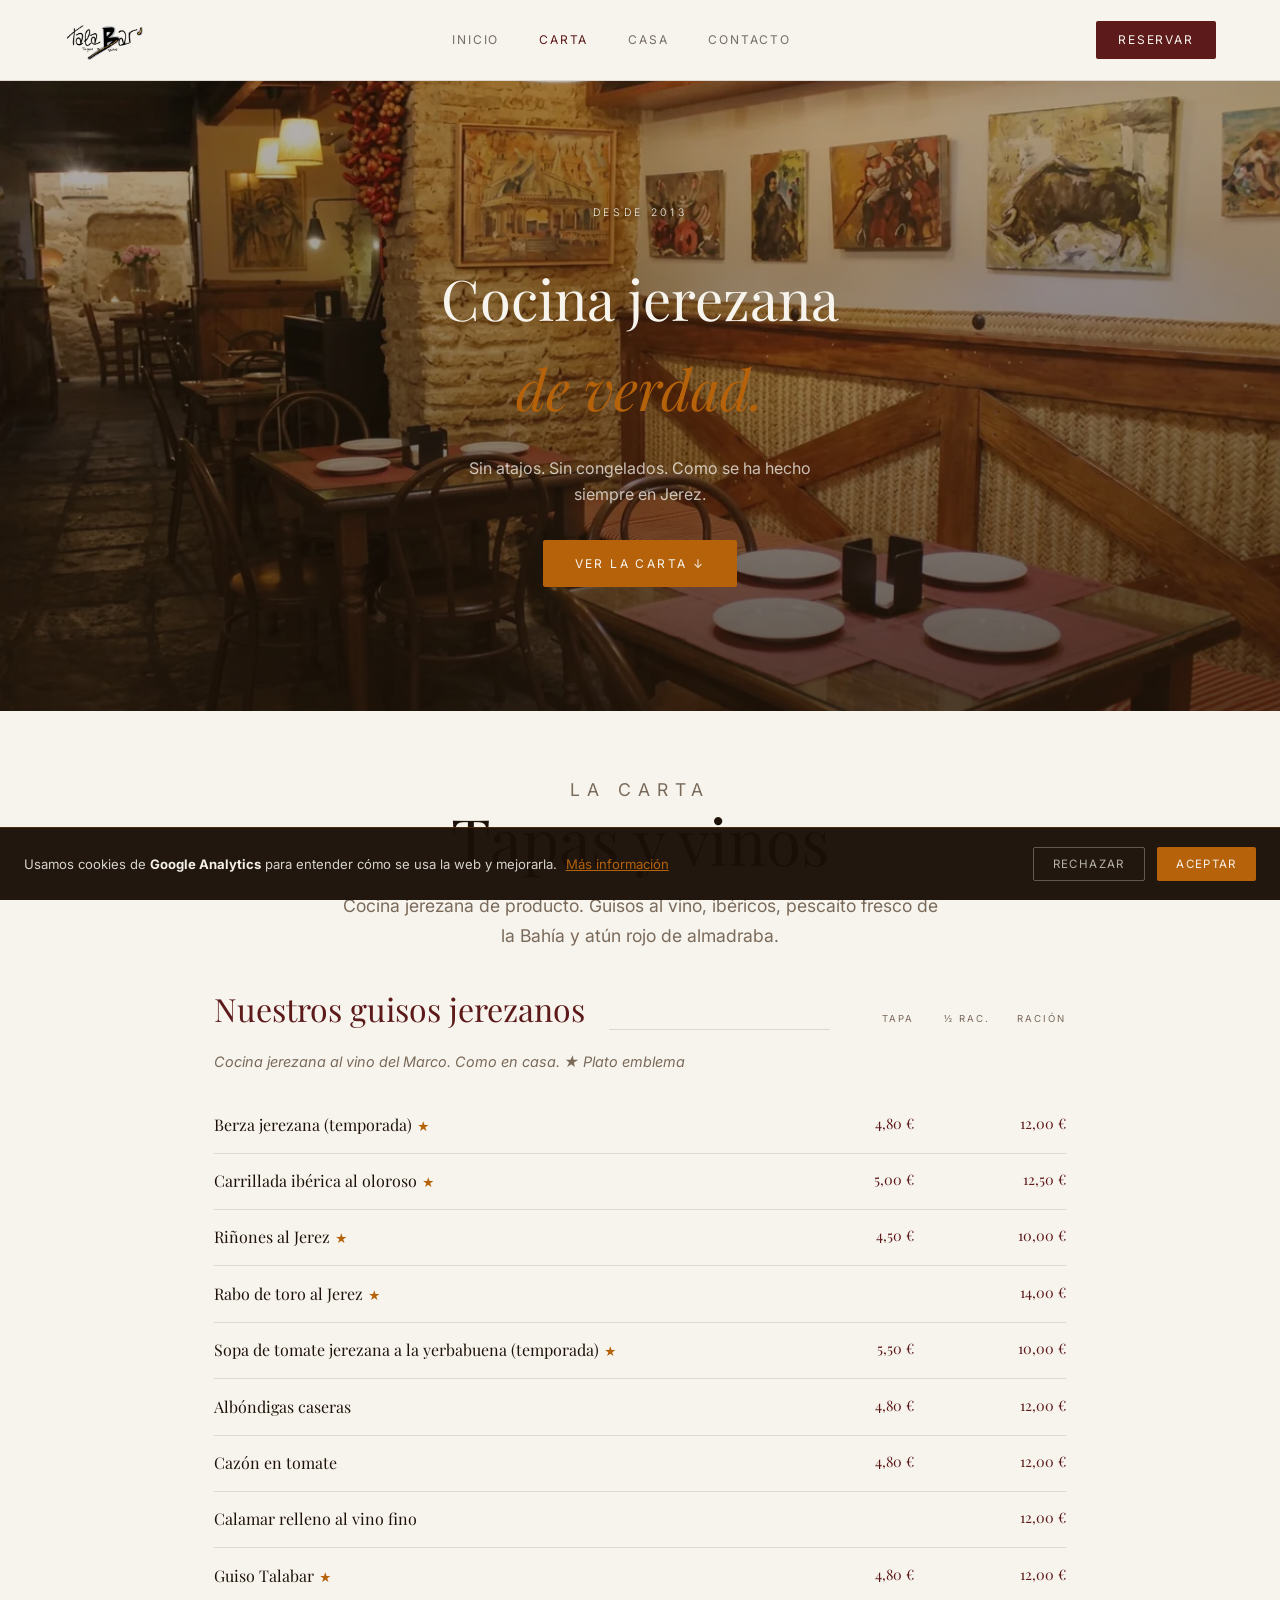
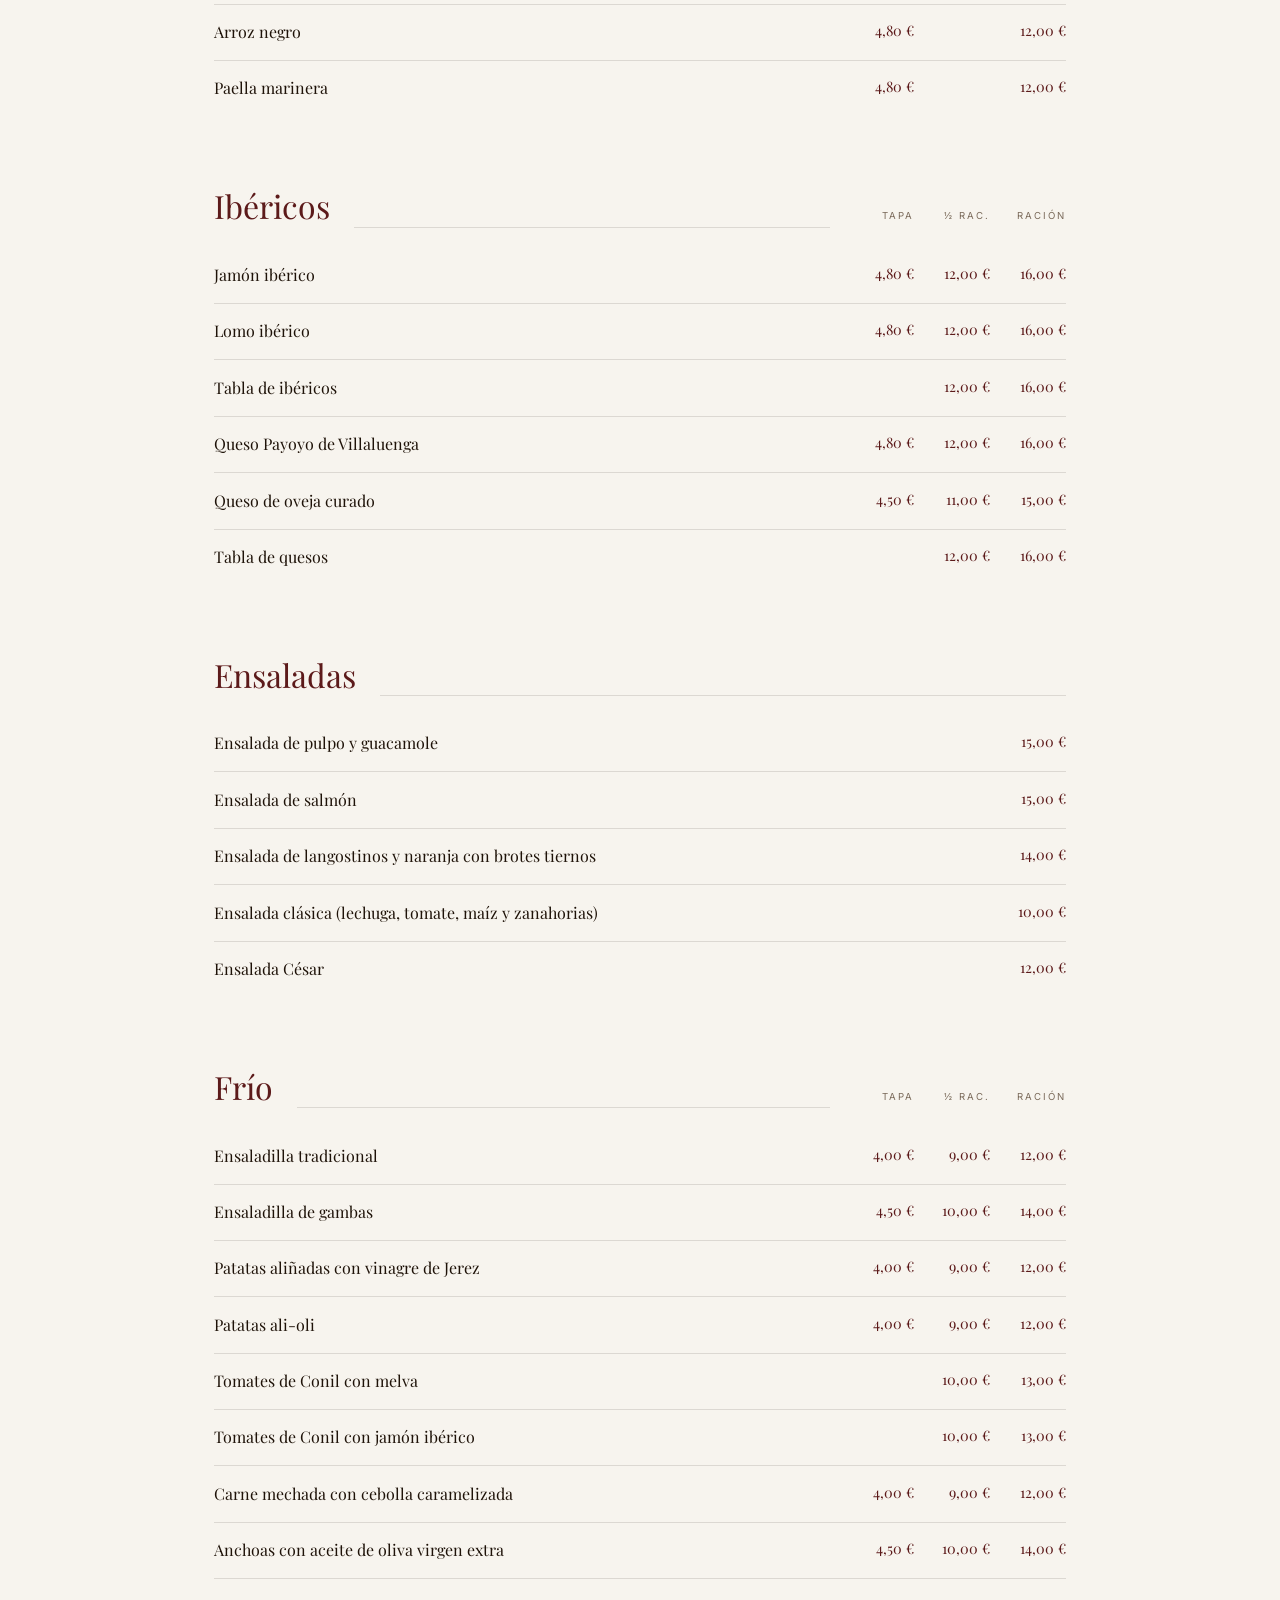
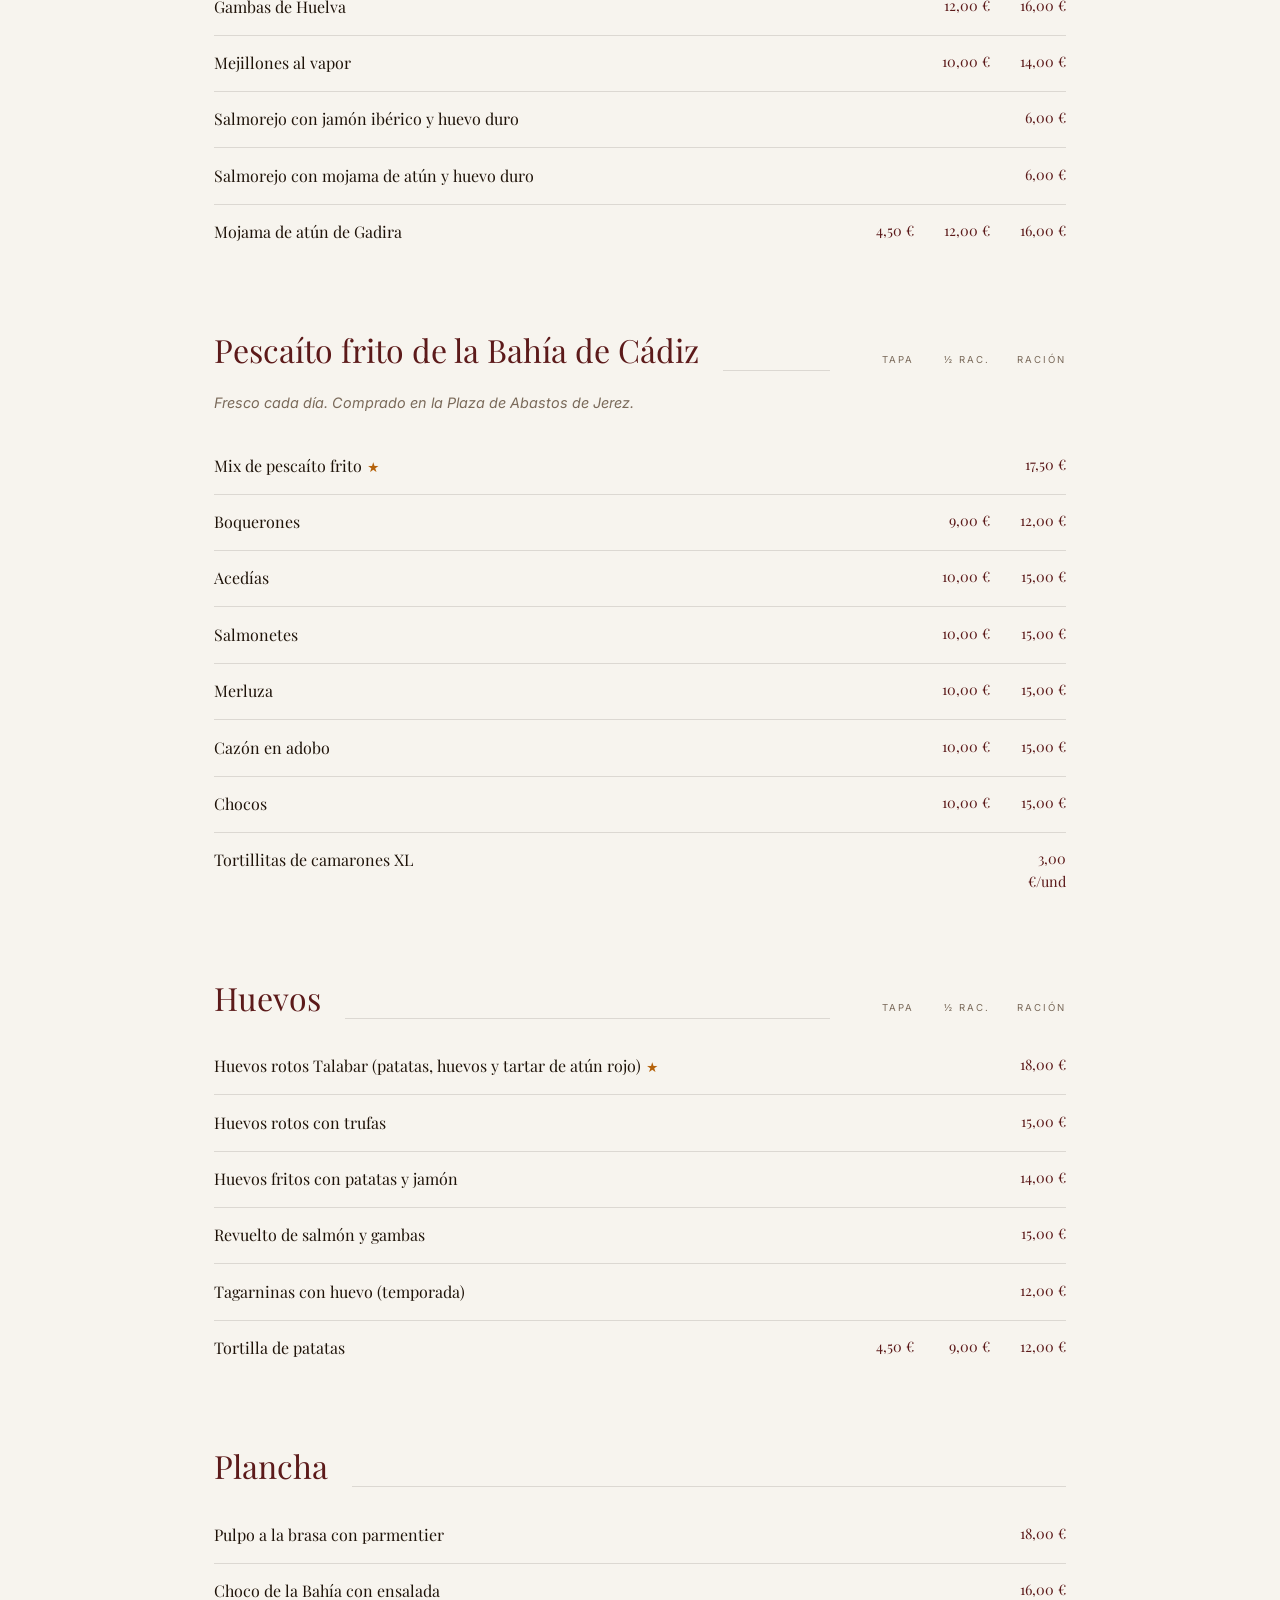
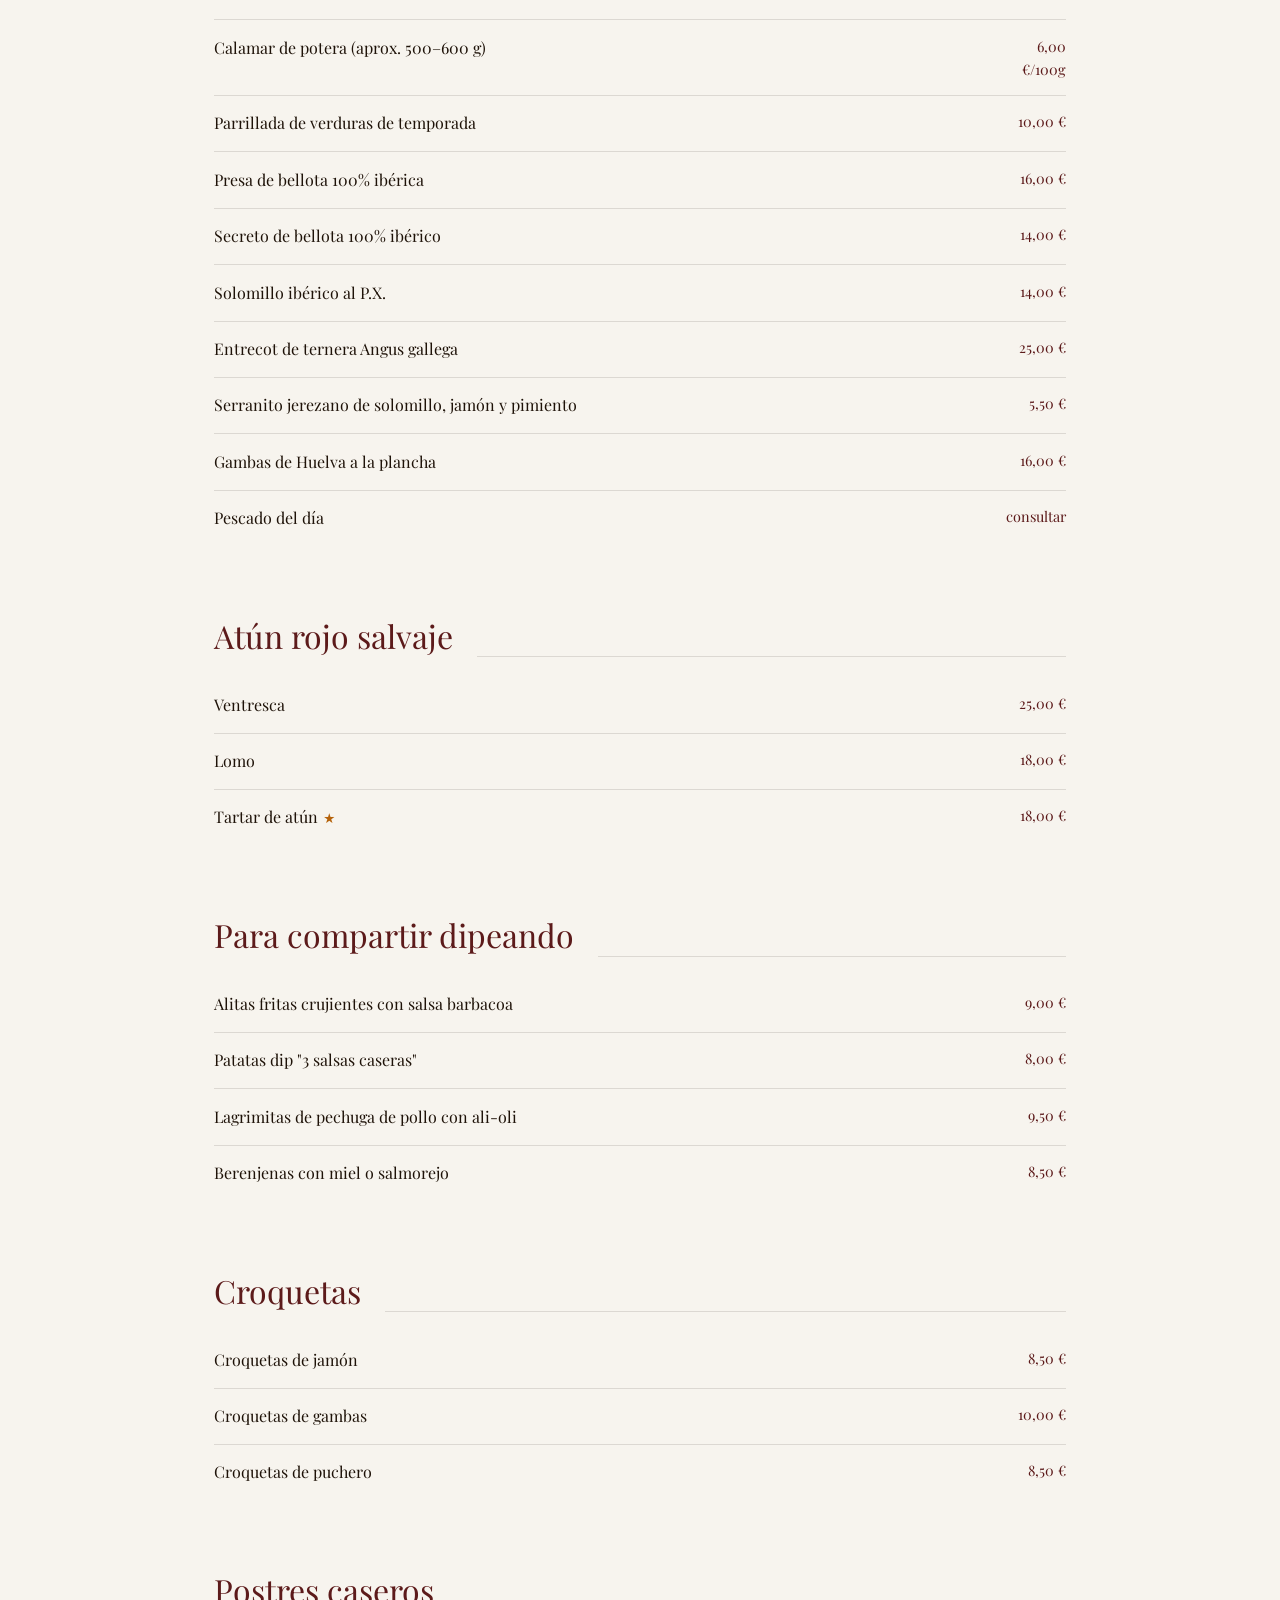
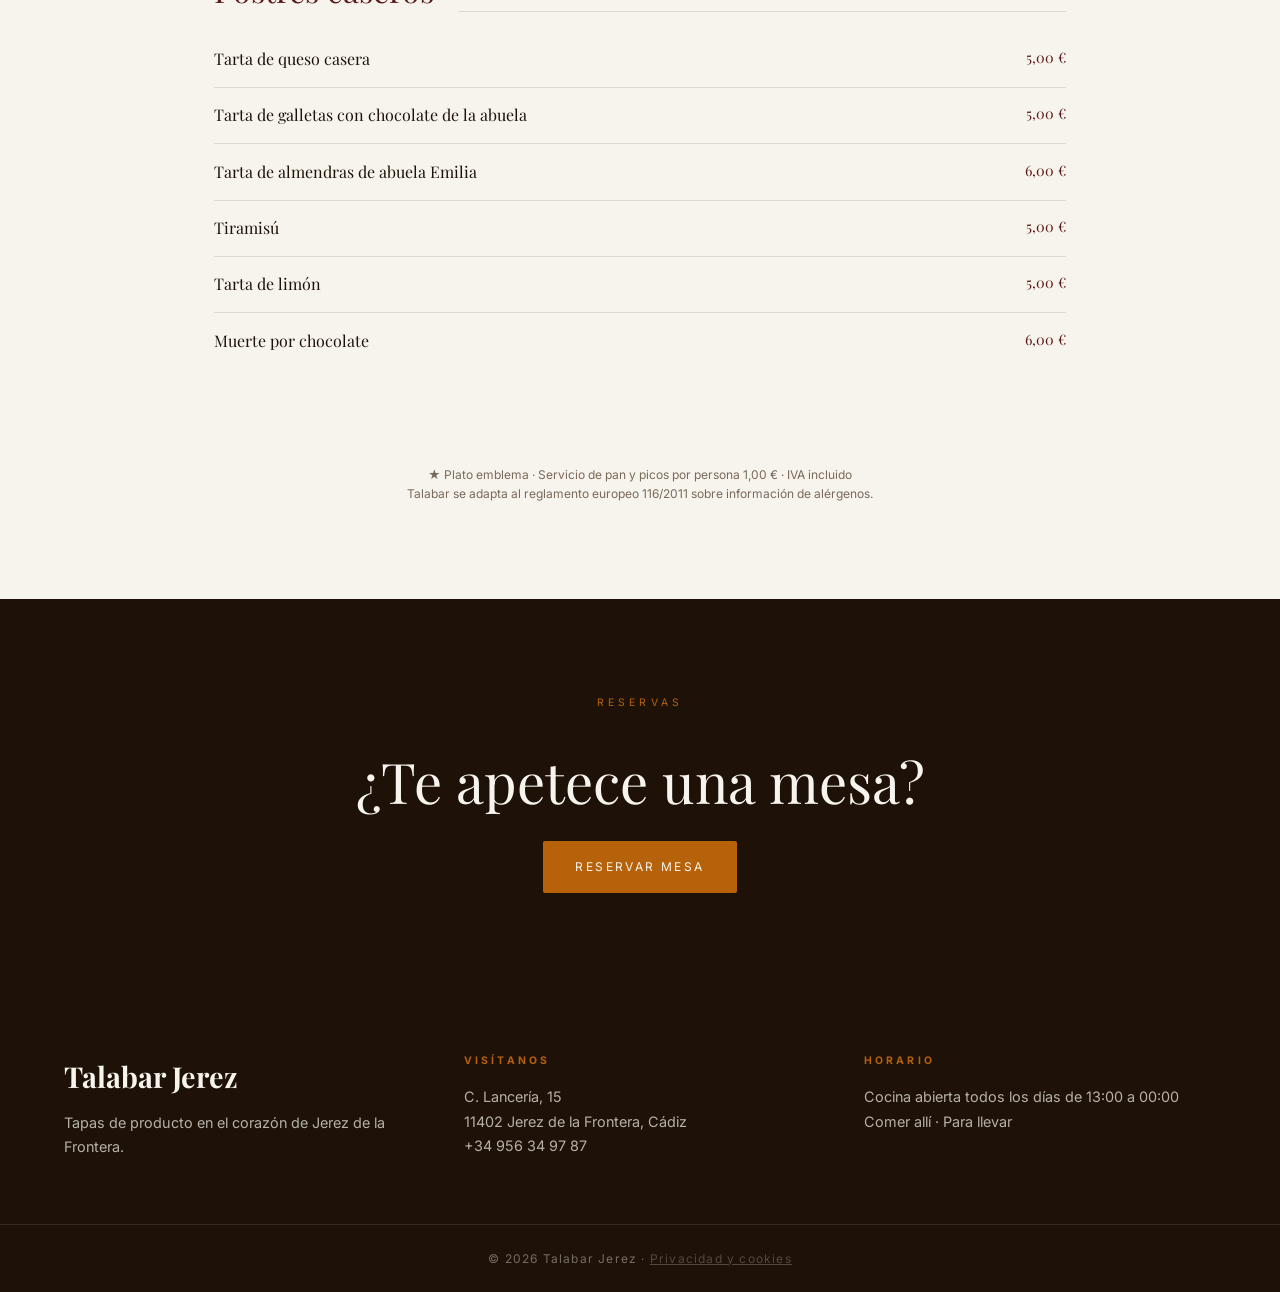
==== carta.html @ 1d08d0ac "Add files via upload" ====
<!DOCTYPE html>
<html lang="es">
<head>
  <!-- Google Tag Manager -->
  <script>(function(w,d,s,l,i){w[l]=w[l]||[];w[l].push({'gtm.start':
  new Date().getTime(),event:'gtm.js'});var f=d.getElementsByTagName(s)[0],
  j=d.createElement(s),dl=l!='dataLayer'?'&l='+l:'';j.async=true;j.src=
  'https://www.googletagmanager.com/gtm.js?id='+i+dl;f.parentNode.insertBefore(j,f);
  })(window,document,'script','dataLayer','GTM-5RXHSVJ4');</script>
  <!-- End Google Tag Manager -->

  <meta charset="utf-8"><meta name="viewport" content="width=device-width, initial-scale=1">
  <title>Carta · Talabar Jerez · Tapas, guisos y vinos de Jerez</title>
  <link rel="icon" type="image/x-icon" href="/favicon.ico">
  <link rel="icon" type="image/png" sizes="32x32" href="/favicon_32.png">
  <link rel="apple-touch-icon" sizes="180x180" href="/favicon_180.png">
  <link rel="icon" type="image/png" sizes="192x192" href="/favicon_192.png">
  <meta name="description" content="Carta completa de Talabar Jerez. Guisos jerezanos, ibéricos, pescaíto frito de la Bahía, huevos rotos, atún rojo y vinos de Jerez. C/ Lancería 15, Jerez de la Frontera.">
  <link rel="canonical" href="https://www.talabarjerez.com/carta.html">
  <link rel="preconnect" href="https://fonts.googleapis.com"><link rel="preconnect" href="https://fonts.gstatic.com" crossorigin><link href="https://fonts.googleapis.com/css2?family=Playfair+Display:ital,wght@0,400;0,600;1,400&family=Inter:wght@300;400;500&display=swap" rel="stylesheet"><link rel="stylesheet" href="style.css">
  <style>
    .carta-video {
      position: relative; width: 100%; height: 70vh; overflow: hidden;
      display: flex; align-items: center; justify-content: center;
    }
    .carta-video video {
      position: absolute; inset: 0; width: 100%; height: 100%;
      object-fit: cover; object-position: center;
    }
    .carta-video-overlay {
      position: relative; z-index: 2; text-align: center; padding: 2rem;
      background: linear-gradient(to bottom, rgba(30,18,8,0.3), rgba(30,18,8,0.7));
      width: 100%; height: 100%;
      display: flex; flex-direction: column; align-items: center; justify-content: center;
    }
  </style>
</head>
<body>
  <!-- Google Tag Manager (noscript) -->
  <noscript><iframe src="https://www.googletagmanager.com/ns.html?id=GTM-5RXHSVJ4"
  height="0" width="0" style="display:none;visibility:hidden"></iframe></noscript>
  <!-- End Google Tag Manager (noscript) -->

<header class="site-header"><div class="header-inner"><a href="/" aria-label="Talabar Jerez · Inicio"><img src="assets/logo.png" alt="Talabar · Tapas y vinos" class="logo"></a><nav class="main-nav"><a href="/" class="nav-link">Inicio</a>
      <a href="carta.html" class="nav-link active">Carta</a>
      <a href="casa.html" class="nav-link">Casa</a>
      <a href="contacto.html" class="nav-link">Contacto</a>
      </nav><a href="https://www.google.com/maps/reserve/v/dine/c/JcPCmgne7hU?source=pa&opi=89978449&hl=es-ES&gei=a0D_adntGJH-7M8Pyf-qqA4&sourceurl=https://www.google.com/search?q%3DTalabar%2BJerez%26stick%3DH4sIAAAAAAAA_-mgU1IxqEgxSEk2szQ0TbU0NjJMSbMyqLBINjWwNE1JMku2SDGxSDJaxMobkpiTmJRYpOCVWpRaBQB--NW2OAAAAA%26hl%3Des%26mat%3DCdPg5TbiYVehElcBTVDHnqG5Q6qwDD0koafIUenS075q8fnCwpQP_mUkiYWlAa-7-dK5sOdyFyAcqyFVtwDy60oJXaP-Bj78RO6tAwNab1A-1w59ZReJ9SiqOZ72VCgSKno%26authuser%3D0%26ved%3D2ahUKEwjGgpzRsKyUAxWfTqQEHT1LE_sQ-MgIegQIGRAm" class="btn-reservar" target="_blank" rel="noopener">Reservar</a><button class="menu-toggle" aria-label="Menú" onclick="toggleMenu()">&#9776;</button></div><div class="mobile-nav" id="mobileNav"><a href="/" class="nav-link">Inicio</a><a href="carta.html" class="nav-link">Carta</a><a href="casa.html" class="nav-link">Casa</a><a href="contacto.html" class="nav-link">Contacto</a><a href="https://www.google.com/maps/reserve/v/dine/c/JcPCmgne7hU?source=pa&opi=89978449&hl=es-ES&gei=a0D_adntGJH-7M8Pyf-qqA4&sourceurl=https://www.google.com/search?q%3DTalabar%2BJerez%26stick%3DH4sIAAAAAAAA_-mgU1IxqEgxSEk2szQ0TbU0NjJMSbMyqLBINjWwNE1JMku2SDGxSDJaxMobkpiTmJRYpOCVWpRaBQB--NW2OAAAAA%26hl%3Des%26mat%3DCdPg5TbiYVehElcBTVDHnqG5Q6qwDD0koafIUenS075q8fnCwpQP_mUkiYWlAa-7-dK5sOdyFyAcqyFVtwDy60oJXaP-Bj78RO6tAwNab1A-1w59ZReJ9SiqOZ72VCgSKno%26authuser%3D0%26ved%3D2ahUKEwjGgpzRsKyUAxWfTqQEHT1LE_sQ-MgIegQIGRAm" class="btn-reservar" style="margin-top:1rem;display:inline-block" target="_blank" rel="noopener">Reservar</a></div></header>
<main>
  <section class="carta-video">
  <video autoplay muted loop playsinline poster="assets/talabar-interior.webp">
    <source src="assets/talabar-cocina.mp4" type="video/mp4">
  </video>
  <div class="carta-video-overlay">
    <p class="eyebrow" style="text-shadow: 0 1px 4px rgba(0,0,0,0.8); color: #f5f0e8; font-weight: 300;" style="color:rgba(247,244,238,0.8)">Desde 2013</p>
    <h2 style="font-family:'Playfair Display',serif;color:#f7f4ee;font-size:clamp(2rem,5vw,3.5rem);font-weight:400;margin:0.5rem 0">Cocina jerezana<br><em style="color:#b5620a">de verdad.</em></h2>
    <p style="color:rgba(247,244,238,0.75);font-size:1rem;max-width:400px;margin:1rem auto 2rem">Sin atajos. Sin congelados. Como se ha hecho siempre en Jerez.</p>
    <a href="#guisos" style="background:#b5620a;color:#f7f4ee;padding:0.9rem 2rem;font-size:0.75rem;letter-spacing:0.2em;text-transform:uppercase;border-radius:2px;display:inline-block">Ver la carta ↓</a>
  </div>
</section>

  <div class="page-hero" style="padding-top:4rem;padding-bottom:2rem">
    <p class="label">La carta</p>
    <h1>Tapas y vinos</h1>
    <p>Cocina jerezana de producto. Guisos al vino, ibéricos, pescaíto fresco de la Bahía y atún rojo de almadraba.</p>
  </div>

  <div class="carta-body">
    <div id="guisos"><section class="carta-section"><div class="carta-section-header"><h2>Nuestros guisos jerezanos</h2><div class="carta-line"></div><div class="carta-cols-header"><span>Tapa</span><span>½ Rac.</span><span>Ración</span></div></div><p class="carta-intro">Cocina jerezana al vino del Marco. Como en casa. ★ Plato emblema</p><div class="carta-item"><div class="carta-item-name"><h3>Berza jerezana (temporada)</h3><span class="star">★</span></div><div class="carta-item-prices"><span>4,80 €</span><span></span><span>12,00 €</span></div></div><div class="carta-item"><div class="carta-item-name"><h3>Carrillada ibérica al oloroso</h3><span class="star">★</span></div><div class="carta-item-prices"><span>5,00 €</span><span></span><span>12,50 €</span></div></div><div class="carta-item"><div class="carta-item-name"><h3>Riñones al Jerez</h3><span class="star">★</span></div><div class="carta-item-prices"><span>4,50 €</span><span></span><span>10,00 €</span></div></div><div class="carta-item"><div class="carta-item-name"><h3>Rabo de toro al Jerez</h3><span class="star">★</span></div><div class="carta-item-prices"><span></span><span></span><span>14,00 €</span></div></div><div class="carta-item"><div class="carta-item-name"><h3>Sopa de tomate jerezana a la yerbabuena (temporada)</h3><span class="star">★</span></div><div class="carta-item-prices"><span>5,50 €</span><span></span><span>10,00 €</span></div></div><div class="carta-item"><div class="carta-item-name"><h3>Albóndigas caseras</h3></div><div class="carta-item-prices"><span>4,80 €</span><span></span><span>12,00 €</span></div></div><div class="carta-item"><div class="carta-item-name"><h3>Cazón en tomate</h3></div><div class="carta-item-prices"><span>4,80 €</span><span></span><span>12,00 €</span></div></div><div class="carta-item"><div class="carta-item-name"><h3>Calamar relleno al vino fino</h3></div><div class="carta-item-prices"><span></span><span></span><span>12,00 €</span></div></div><div class="carta-item"><div class="carta-item-name"><h3>Guiso Talabar</h3><span class="star">★</span></div><div class="carta-item-prices"><span>4,80 €</span><span></span><span>12,00 €</span></div></div><div class="carta-item"><div class="carta-item-name"><h3>Arroz negro</h3></div><div class="carta-item-prices"><span>4,80 €</span><span></span><span>12,00 €</span></div></div><div class="carta-item"><div class="carta-item-name"><h3>Paella marinera</h3></div><div class="carta-item-prices"><span>4,80 €</span><span></span><span>12,00 €</span></div></div></section></div>
    <section class="carta-section"><div class="carta-section-header"><h2>Ibéricos</h2><div class="carta-line"></div><div class="carta-cols-header"><span>Tapa</span><span>½ Rac.</span><span>Ración</span></div></div><div class="carta-item"><div class="carta-item-name"><h3>Jamón ibérico</h3></div><div class="carta-item-prices"><span>4,80 €</span><span>12,00 €</span><span>16,00 €</span></div></div><div class="carta-item"><div class="carta-item-name"><h3>Lomo ibérico</h3></div><div class="carta-item-prices"><span>4,80 €</span><span>12,00 €</span><span>16,00 €</span></div></div><div class="carta-item"><div class="carta-item-name"><h3>Tabla de ibéricos</h3></div><div class="carta-item-prices"><span></span><span>12,00 €</span><span>16,00 €</span></div></div><div class="carta-item"><div class="carta-item-name"><h3>Queso Payoyo de Villaluenga</h3></div><div class="carta-item-prices"><span>4,80 €</span><span>12,00 €</span><span>16,00 €</span></div></div><div class="carta-item"><div class="carta-item-name"><h3>Queso de oveja curado</h3></div><div class="carta-item-prices"><span>4,50 €</span><span>11,00 €</span><span>15,00 €</span></div></div><div class="carta-item"><div class="carta-item-name"><h3>Tabla de quesos</h3></div><div class="carta-item-prices"><span></span><span>12,00 €</span><span>16,00 €</span></div></div></section>
    <section class="carta-section"><div class="carta-section-header"><h2>Ensaladas</h2><div class="carta-line"></div></div><div class="carta-item"><div class="carta-item-name"><h3>Ensalada de pulpo y guacamole</h3></div><div class="carta-item-prices"><span></span><span></span><span>15,00 €</span></div></div><div class="carta-item"><div class="carta-item-name"><h3>Ensalada de salmón</h3></div><div class="carta-item-prices"><span></span><span></span><span>15,00 €</span></div></div><div class="carta-item"><div class="carta-item-name"><h3>Ensalada de langostinos y naranja con brotes tiernos</h3></div><div class="carta-item-prices"><span></span><span></span><span>14,00 €</span></div></div><div class="carta-item"><div class="carta-item-name"><h3>Ensalada clásica (lechuga, tomate, maíz y zanahorias)</h3></div><div class="carta-item-prices"><span></span><span></span><span>10,00 €</span></div></div><div class="carta-item"><div class="carta-item-name"><h3>Ensalada César</h3></div><div class="carta-item-prices"><span></span><span></span><span>12,00 €</span></div></div></section>
    <section class="carta-section"><div class="carta-section-header"><h2>Frío</h2><div class="carta-line"></div><div class="carta-cols-header"><span>Tapa</span><span>½ Rac.</span><span>Ración</span></div></div><div class="carta-item"><div class="carta-item-name"><h3>Ensaladilla tradicional</h3></div><div class="carta-item-prices"><span>4,00 €</span><span>9,00 €</span><span>12,00 €</span></div></div><div class="carta-item"><div class="carta-item-name"><h3>Ensaladilla de gambas</h3></div><div class="carta-item-prices"><span>4,50 €</span><span>10,00 €</span><span>14,00 €</span></div></div><div class="carta-item"><div class="carta-item-name"><h3>Patatas aliñadas con vinagre de Jerez</h3></div><div class="carta-item-prices"><span>4,00 €</span><span>9,00 €</span><span>12,00 €</span></div></div><div class="carta-item"><div class="carta-item-name"><h3>Patatas ali-oli</h3></div><div class="carta-item-prices"><span>4,00 €</span><span>9,00 €</span><span>12,00 €</span></div></div><div class="carta-item"><div class="carta-item-name"><h3>Tomates de Conil con melva</h3></div><div class="carta-item-prices"><span></span><span>10,00 €</span><span>13,00 €</span></div></div><div class="carta-item"><div class="carta-item-name"><h3>Tomates de Conil con jamón ibérico</h3></div><div class="carta-item-prices"><span></span><span>10,00 €</span><span>13,00 €</span></div></div><div class="carta-item"><div class="carta-item-name"><h3>Carne mechada con cebolla caramelizada</h3></div><div class="carta-item-prices"><span>4,00 €</span><span>9,00 €</span><span>12,00 €</span></div></div><div class="carta-item"><div class="carta-item-name"><h3>Anchoas con aceite de oliva virgen extra</h3></div><div class="carta-item-prices"><span>4,50 €</span><span>10,00 €</span><span>14,00 €</span></div></div><div class="carta-item"><div class="carta-item-name"><h3>Gambas de Huelva</h3></div><div class="carta-item-prices"><span></span><span>12,00 €</span><span>16,00 €</span></div></div><div class="carta-item"><div class="carta-item-name"><h3>Mejillones al vapor</h3></div><div class="carta-item-prices"><span></span><span>10,00 €</span><span>14,00 €</span></div></div><div class="carta-item"><div class="carta-item-name"><h3>Salmorejo con jamón ibérico y huevo duro</h3></div><div class="carta-item-prices"><span></span><span></span><span>6,00 €</span></div></div><div class="carta-item"><div class="carta-item-name"><h3>Salmorejo con mojama de atún y huevo duro</h3></div><div class="carta-item-prices"><span></span><span></span><span>6,00 €</span></div></div><div class="carta-item"><div class="carta-item-name"><h3>Mojama de atún de Gadira</h3></div><div class="carta-item-prices"><span>4,50 €</span><span>12,00 €</span><span>16,00 €</span></div></div></section>
    <section class="carta-section"><div class="carta-section-header"><h2>Pescaíto frito de la Bahía de Cádiz</h2><div class="carta-line"></div><div class="carta-cols-header"><span>Tapa</span><span>½ Rac.</span><span>Ración</span></div></div><p class="carta-intro">Fresco cada día. Comprado en la Plaza de Abastos de Jerez.</p><div class="carta-item"><div class="carta-item-name"><h3>Mix de pescaíto frito</h3><span class="star">★</span></div><div class="carta-item-prices"><span></span><span></span><span>17,50 €</span></div></div><div class="carta-item"><div class="carta-item-name"><h3>Boquerones</h3></div><div class="carta-item-prices"><span></span><span>9,00 €</span><span>12,00 €</span></div></div><div class="carta-item"><div class="carta-item-name"><h3>Acedías</h3></div><div class="carta-item-prices"><span></span><span>10,00 €</span><span>15,00 €</span></div></div><div class="carta-item"><div class="carta-item-name"><h3>Salmonetes</h3></div><div class="carta-item-prices"><span></span><span>10,00 €</span><span>15,00 €</span></div></div><div class="carta-item"><div class="carta-item-name"><h3>Merluza</h3></div><div class="carta-item-prices"><span></span><span>10,00 €</span><span>15,00 €</span></div></div><div class="carta-item"><div class="carta-item-name"><h3>Cazón en adobo</h3></div><div class="carta-item-prices"><span></span><span>10,00 €</span><span>15,00 €</span></div></div><div class="carta-item"><div class="carta-item-name"><h3>Chocos</h3></div><div class="carta-item-prices"><span></span><span>10,00 €</span><span>15,00 €</span></div></div><div class="carta-item"><div class="carta-item-name"><h3>Tortillitas de camarones XL</h3></div><div class="carta-item-prices"><span></span><span></span><span>3,00 €/und</span></div></div></section>
    <section class="carta-section"><div class="carta-section-header"><h2>Huevos</h2><div class="carta-line"></div><div class="carta-cols-header"><span>Tapa</span><span>½ Rac.</span><span>Ración</span></div></div><div class="carta-item"><div class="carta-item-name"><h3>Huevos rotos Talabar (patatas, huevos y tartar de atún rojo)</h3><span class="star">★</span></div><div class="carta-item-prices"><span></span><span></span><span>18,00 €</span></div></div><div class="carta-item"><div class="carta-item-name"><h3>Huevos rotos con trufas</h3></div><div class="carta-item-prices"><span></span><span></span><span>15,00 €</span></div></div><div class="carta-item"><div class="carta-item-name"><h3>Huevos fritos con patatas y jamón</h3></div><div class="carta-item-prices"><span></span><span></span><span>14,00 €</span></div></div><div class="carta-item"><div class="carta-item-name"><h3>Revuelto de salmón y gambas</h3></div><div class="carta-item-prices"><span></span><span></span><span>15,00 €</span></div></div><div class="carta-item"><div class="carta-item-name"><h3>Tagarninas con huevo (temporada)</h3></div><div class="carta-item-prices"><span></span><span></span><span>12,00 €</span></div></div><div class="carta-item"><div class="carta-item-name"><h3>Tortilla de patatas</h3></div><div class="carta-item-prices"><span>4,50 €</span><span>9,00 €</span><span>12,00 €</span></div></div></section>
    <section class="carta-section"><div class="carta-section-header"><h2>Plancha</h2><div class="carta-line"></div></div><div class="carta-item"><div class="carta-item-name"><h3>Pulpo a la brasa con parmentier</h3></div><div class="carta-item-prices"><span></span><span></span><span>18,00 €</span></div></div><div class="carta-item"><div class="carta-item-name"><h3>Choco de la Bahía con ensalada</h3></div><div class="carta-item-prices"><span></span><span></span><span>16,00 €</span></div></div><div class="carta-item"><div class="carta-item-name"><h3>Calamar de potera (aprox. 500–600 g)</h3></div><div class="carta-item-prices"><span></span><span></span><span>6,00 €/100g</span></div></div><div class="carta-item"><div class="carta-item-name"><h3>Parrillada de verduras de temporada</h3></div><div class="carta-item-prices"><span></span><span></span><span>10,00 €</span></div></div><div class="carta-item"><div class="carta-item-name"><h3>Presa de bellota 100% ibérica</h3></div><div class="carta-item-prices"><span></span><span></span><span>16,00 €</span></div></div><div class="carta-item"><div class="carta-item-name"><h3>Secreto de bellota 100% ibérico</h3></div><div class="carta-item-prices"><span></span><span></span><span>14,00 €</span></div></div><div class="carta-item"><div class="carta-item-name"><h3>Solomillo ibérico al P.X.</h3></div><div class="carta-item-prices"><span></span><span></span><span>14,00 €</span></div></div><div class="carta-item"><div class="carta-item-name"><h3>Entrecot de ternera Angus gallega</h3></div><div class="carta-item-prices"><span></span><span></span><span>25,00 €</span></div></div><div class="carta-item"><div class="carta-item-name"><h3>Serranito jerezano de solomillo, jamón y pimiento</h3></div><div class="carta-item-prices"><span></span><span></span><span>5,50 €</span></div></div><div class="carta-item"><div class="carta-item-name"><h3>Gambas de Huelva a la plancha</h3></div><div class="carta-item-prices"><span></span><span></span><span>16,00 €</span></div></div><div class="carta-item"><div class="carta-item-name"><h3>Pescado del día</h3></div><div class="carta-item-prices"><span></span><span></span><span>consultar</span></div></div></section>
    <section class="carta-section"><div class="carta-section-header"><h2>Atún rojo salvaje</h2><div class="carta-line"></div></div><div class="carta-item"><div class="carta-item-name"><h3>Ventresca</h3></div><div class="carta-item-prices"><span></span><span></span><span>25,00 €</span></div></div><div class="carta-item"><div class="carta-item-name"><h3>Lomo</h3></div><div class="carta-item-prices"><span></span><span></span><span>18,00 €</span></div></div><div class="carta-item"><div class="carta-item-name"><h3>Tartar de atún</h3><span class="star">★</span></div><div class="carta-item-prices"><span></span><span></span><span>18,00 €</span></div></div></section>
    <section class="carta-section"><div class="carta-section-header"><h2>Para compartir dipeando</h2><div class="carta-line"></div></div><div class="carta-item"><div class="carta-item-name"><h3>Alitas fritas crujientes con salsa barbacoa</h3></div><div class="carta-item-prices"><span></span><span></span><span>9,00 €</span></div></div><div class="carta-item"><div class="carta-item-name"><h3>Patatas dip "3 salsas caseras"</h3></div><div class="carta-item-prices"><span></span><span></span><span>8,00 €</span></div></div><div class="carta-item"><div class="carta-item-name"><h3>Lagrimitas de pechuga de pollo con ali-oli</h3></div><div class="carta-item-prices"><span></span><span></span><span>9,50 €</span></div></div><div class="carta-item"><div class="carta-item-name"><h3>Berenjenas con miel o salmorejo</h3></div><div class="carta-item-prices"><span></span><span></span><span>8,50 €</span></div></div></section>
    <section class="carta-section"><div class="carta-section-header"><h2>Croquetas</h2><div class="carta-line"></div></div><div class="carta-item"><div class="carta-item-name"><h3>Croquetas de jamón</h3></div><div class="carta-item-prices"><span></span><span></span><span>8,50 €</span></div></div><div class="carta-item"><div class="carta-item-name"><h3>Croquetas de gambas</h3></div><div class="carta-item-prices"><span></span><span></span><span>10,00 €</span></div></div><div class="carta-item"><div class="carta-item-name"><h3>Croquetas de puchero</h3></div><div class="carta-item-prices"><span></span><span></span><span>8,50 €</span></div></div></section>
    <section class="carta-section"><div class="carta-section-header"><h2>Postres caseros</h2><div class="carta-line"></div></div><div class="carta-item"><div class="carta-item-name"><h3>Tarta de queso casera</h3></div><div class="carta-item-prices"><span></span><span></span><span>5,00 €</span></div></div><div class="carta-item"><div class="carta-item-name"><h3>Tarta de galletas con chocolate de la abuela</h3></div><div class="carta-item-prices"><span></span><span></span><span>5,00 €</span></div></div><div class="carta-item"><div class="carta-item-name"><h3>Tarta de almendras de abuela Emilia</h3></div><div class="carta-item-prices"><span></span><span></span><span>6,00 €</span></div></div><div class="carta-item"><div class="carta-item-name"><h3>Tiramisú</h3></div><div class="carta-item-prices"><span></span><span></span><span>5,00 €</span></div></div><div class="carta-item"><div class="carta-item-name"><h3>Tarta de limón</h3></div><div class="carta-item-prices"><span></span><span></span><span>5,00 €</span></div></div><div class="carta-item"><div class="carta-item-name"><h3>Muerte por chocolate</h3></div><div class="carta-item-prices"><span></span><span></span><span>6,00 €</span></div></div></section>
    <p class="carta-nota">★ Plato emblema · Servicio de pan y picos por persona 1,00 € · IVA incluido<br>Talabar se adapta al reglamento europeo 116/2011 sobre información de alérgenos.</p>
  </div>

  <div class="cta-section">
    <p class="label accent">Reservas</p>
    <h2>¿Te apetece una mesa?</h2>
    <a href="https://www.google.com/maps/reserve/v/dine/c/JcPCmgne7hU?source=pa&opi=89978449&hl=es-ES&gei=a0D_adntGJH-7M8Pyf-qqA4&sourceurl=https://www.google.com/search?q%3DTalabar%2BJerez%26stick%3DH4sIAAAAAAAA_-mgU1IxqEgxSEk2szQ0TbU0NjJMSbMyqLBINjWwNE1JMku2SDGxSDJaxMobkpiTmJRYpOCVWpRaBQB--NW2OAAAAA%26hl%3Des%26mat%3DCdPg5TbiYVehElcBTVDHnqG5Q6qwDD0koafIUenS075q8fnCwpQP_mUkiYWlAa-7-dK5sOdyFyAcqyFVtwDy60oJXaP-Bj78RO6tAwNab1A-1w59ZReJ9SiqOZ72VCgSKno%26authuser%3D0%26ved%3D2ahUKEwjGgpzRsKyUAxWfTqQEHT1LE_sQ-MgIegQIGRAm" class="btn-primary" target="_blank" rel="noopener">Reservar mesa</a>
  </div>
</main>
<footer class="site-footer"><div class="footer-inner"><div><h3>Talabar Jerez</h3><p>Tapas de producto en el corazón de Jerez de la Frontera.</p></div><div><h4>Visítanos</h4><p>C. Lancería, 15<br>11402 Jerez de la Frontera, Cádiz<br><a href="tel:+34956349787">+34 956 34 97 87</a></p></div><div><h4>Horario</h4><p>Cocina abierta todos los días de 13:00 a 00:00<br>Comer allí · Para llevar</p></div></div><div class="footer-copy">© 2026 Talabar Jerez · <a href="/privacidad.html" style="color:inherit;opacity:0.6;text-decoration:underline">Privacidad y cookies</a></div></footer><script>function toggleMenu(){document.getElementById('mobileNav').classList.toggle('open');}</script>






<!-- BOTÓN STICKY RESERVA MÓVIL -->
<style>
#sticky-reserva {
  position: fixed;
  bottom: 1.2rem;
  left: 1rem;
  right: 1rem;
  z-index: 8888;
  background: #5c1a1a;
  color: #f5f0e8;
  text-decoration: none;
  padding: 1rem;
  font-family: 'Inter', sans-serif;
  font-size: 0.75rem;
  font-weight: 500;
  letter-spacing: 0.18em;
  text-transform: uppercase;
  border-radius: 2px;
  box-shadow: 0 4px 24px rgba(0,0,0,0.3);
  text-align: center;
  box-sizing: border-box;
  display: none;
}
</style>
<a href="https://www.google.com/maps/reserve/v/dine/c/JcPCmgne7hU?source=pa&opi=89978449&hl=es-ES&gei=a0D_adntGJH-7M8Pyf-qqA4&sourceurl=https://www.google.com/search?q%3DTalabar%2BJerez%26stick%3DH4sIAAAAAAAA_-mgU1IxqEgxSEk2szQ0TbU0NjJMSbMyqLBINjWwNE1JMku2SDGxSDJaxMobkpiTmJRYpOCVWpRaBQB--NW2OAAAAA%26hl%3Des%26mat%3DCdPg5TbiYVehElcBTVDHnqG5Q6qwDD0koafIUenS075q8fnCwpQP_mUkiYWlAa-7-dK5sOdyFyAcqyFVtwDy60oJXaP-Bj78RO6tAwNab1A-1w59ZReJ9SiqOZ72VCgSKno%26authuser%3D0%26ved%3D2ahUKEwjGgpzRsKyUAxWfTqQEHT1LE_sQ-MgIegQIGRAm" id="sticky-reserva" target="_blank" rel="noopener">Reservar mesa</a>
<script>
(function() {
  var btn = document.getElementById('sticky-reserva');
  function check() {
    if (window.innerWidth <= 768) {
      btn.style.display = 'block';
    } else {
      btn.style.display = 'none';
    }
  }
  window.addEventListener('load', check);
  window.addEventListener('resize', check);
  check();
})();
</script>

<!-- BANNER DE COOKIES -->
<div id="cookie-banner" style="display:none;position:fixed;bottom:0;left:0;right:0;z-index:9999;background:rgba(26,16,8,0.97);color:#f5f0e8;padding:1.2rem 1.5rem;align-items:center;justify-content:space-between;flex-wrap:wrap;gap:1rem;border-top:1px solid rgba(181,98,10,0.3);">
  <p style="margin:0;font-size:0.82rem;line-height:1.6;max-width:700px;font-family:'Inter',sans-serif;color:rgba(247,244,238,0.85);">
    Usamos cookies de <strong style="color:#f5f0e8">Google Analytics</strong> para entender cómo se usa la web y mejorarla.
    <a href="/privacidad.html" style="color:#b5620a;text-decoration:underline;margin-left:0.3rem">Más información</a>
  </p>
  <div style="display:flex;gap:0.75rem;flex-shrink:0">
    <button onclick="cerrarCookies()" style="background:transparent;border:1px solid rgba(247,244,238,0.3);color:rgba(247,244,238,0.7);padding:0.55rem 1.2rem;font-size:0.72rem;letter-spacing:0.12em;text-transform:uppercase;cursor:pointer;border-radius:2px;font-family:'Inter',sans-serif;">Rechazar</button>
    <button onclick="cerrarCookies()" style="background:#b5620a;border:none;color:#f5f0e8;padding:0.55rem 1.2rem;font-size:0.72rem;letter-spacing:0.12em;text-transform:uppercase;cursor:pointer;border-radius:2px;font-family:'Inter',sans-serif;">Aceptar</button>
  </div>
</div>
<script>
(function() {
  try {
    var consent = localStorage.getItem('talabar_cookie_consent');
    if (!consent) {
      setTimeout(function() {
        var b = document.getElementById('cookie-banner');
        if (b) b.style.display = 'flex';
      }, 1000);
    }
  } catch(e) {}
  window.cerrarCookies = function() {
    try { localStorage.setItem('talabar_cookie_consent', 'done'); } catch(e) {}
    var b = document.getElementById('cookie-banner');
    if (b) b.style.display = 'none';
  };
})();
  // Sticky header shadow on scroll
  const siteHeader = document.querySelector(".site-header");
  window.addEventListener("scroll", () => {
    siteHeader.classList.toggle("scrolled", window.scrollY > 10);
  }, { passive: true });
</script>
</body>
</html>
---- style.css ----
/* ===== RESET & BASE ===== */
*, *::before, *::after { box-sizing: border-box; margin: 0; padding: 0; }
html { scroll-behavior: smooth; }
body { overflow-x: hidden; }
body {
  overflow-x: hidden;
  font-family: 'Inter', sans-serif;
  font-weight: 400;
  background: #f7f4ee;
  color: #1e1208;
  line-height: 1.6;
}
img { display: block; max-width: 100%; }
a { color: inherit; text-decoration: none; }

/* ===== VARIABLES ===== */
:root {
  --cream: #f7f4ee;
  --dark: #1e1208;
  --wine: #5c1a1a;
  --amber: #b5620a;
  --muted: #7a6a5a;
  --border: rgba(30,18,8,0.12);
  --font-display: 'Playfair Display', serif;
}

/* ===== HEADER ===== */
.site-header {
  position: sticky; top: 0; z-index: 100;
  background: rgba(247,244,238,0.92);
  backdrop-filter: blur(12px);
  border-bottom: 1px solid var(--border);
  transition: box-shadow 0.3s ease;
}
.site-header.scrolled {
  box-shadow: 0 2px 16px rgba(30,18,8,0.12);
}
.header-inner {
  max-width: 1200px; margin: 0 auto;
  padding: 1rem 1.5rem;
  display: flex; align-items: center; justify-content: space-between;
}
.logo { height: 48px; width: auto; }
.main-nav { display: flex; gap: 2.5rem; }
.nav-link {
  font-size: 0.75rem; letter-spacing: 0.15em; text-transform: uppercase;
  color: rgba(30,18,8,0.6); transition: color 0.2s;
}
.nav-link:hover, .nav-link.active { color: var(--wine); }
.btn-reservar {
  background: var(--wine); color: var(--cream);
  padding: 0.6rem 1.4rem; font-size: 0.75rem;
  letter-spacing: 0.15em; text-transform: uppercase;
  border-radius: 2px; transition: background 0.2s;
}
.btn-reservar:hover { background: #4a1414; }
.menu-toggle {
  display: none; background: none; border: none;
  font-size: 1.4rem; cursor: pointer; color: var(--dark);
}
.mobile-nav {
  display: none; flex-direction: column; gap: 1rem;
  padding: 1.5rem; border-top: 1px solid var(--border);
}
.mobile-nav.open { display: flex; }

@media (max-width: 768px) {
  .main-nav, .btn-reservar { display: none; }
  .menu-toggle { display: block; }
}

/* ===== HERO ===== */
.hero {
  position: relative; min-height: 92vh;
  display: flex; align-items: flex-end; overflow: hidden;
}
.hero-img {
  position: absolute; inset: 0;
  width: 100%; height: 100%; object-fit: cover;
}
.hero-overlay {
  position: absolute; inset: 0;
  background: linear-gradient(to bottom, rgba(30,18,8,0.35) 0%, rgba(30,18,8,0.3) 40%, rgba(30,18,8,0.92) 100%);
}
.hero-content {
  position: relative; max-width: 1200px; margin: 0 auto;
  padding: 10rem 1.5rem 6rem; width: 100%;
}
.eyebrow {
  font-size: 0.65rem; letter-spacing: 0.35em; text-transform: uppercase;
  color: var(--amber); margin-bottom: 1.5rem;
  text-shadow: 0 1px 6px rgba(0,0,0,0.85), 0 0 20px rgba(0,0,0,0.5);
  font-weight: 300;
}
.hero-content h1 {
  font-family: var(--font-display);
  font-size: clamp(3rem, 8vw, 5.5rem);
  font-weight: 400; line-height: 0.95;
  color: var(--cream); max-width: 900px;
}
.hero-content h1 em { color: var(--amber); font-style: italic; }
.hero-sub {
  margin-top: 2rem; max-width: 520px;
  color: rgba(247,244,238,0.82); font-size: 1.05rem; line-height: 1.65;
}
.hero-ctas { margin-top: 2.5rem; display: flex; flex-wrap: wrap; gap: 1rem; }
.btn-primary {
  background: var(--amber); color: var(--cream);
  padding: 1rem 2rem; font-size: 0.75rem;
  letter-spacing: 0.2em; text-transform: uppercase;
  border-radius: 2px; transition: background 0.2s; display: inline-block;
}
.btn-primary:hover { background: #9a520a; }
.btn-outline {
  border: 1px solid rgba(247,244,238,0.4); color: var(--cream);
  padding: 1rem 2rem; font-size: 0.75rem;
  letter-spacing: 0.2em; text-transform: uppercase;
  border-radius: 2px; transition: background 0.2s; display: inline-block;
}
.btn-outline:hover { background: rgba(247,244,238,0.1); }
.hero-stats {
  margin-top: 3.5rem; display: flex; flex-wrap: wrap;
  align-items: baseline; gap: 1.5rem;
  color: rgba(247,244,238,0.75); font-size: 0.9rem;
}
.stat-num {
  font-family: var(--font-display); font-size: 2rem; color: var(--amber);
}
.divider { width: 1px; height: 1.5rem; background: rgba(247,244,238,0.3); }
@media (max-width: 600px) { .divider { display: none; } }

/* ===== HISTORIA ===== */
.historia { padding: 7rem 1.5rem; max-width: 1000px; margin: 0 auto; overflow: hidden; }
.historia-inner { display: grid; grid-template-columns: 2fr 3fr; gap: 3rem; align-items: start; }
.label {
  font-size: 0.65rem; letter-spacing: 0.4em; text-transform: uppercase;
  color: var(--wine); margin-bottom: 1.5rem; display: block;
}
.historia-left h2 {
  font-family: var(--font-display);
  font-size: clamp(2.5rem, 5vw, 3.5rem); font-weight: 400; line-height: 1.1;
}
.historia-right p { font-size: 1.05rem; line-height: 1.7; color: rgba(30,18,8,0.82); margin-bottom: 1.2rem; }
.quote {
  font-family: var(--font-display); font-size: 1.4rem;
  color: var(--wine); font-style: italic; margin-top: 1rem !important;
}
@media (max-width: 700px) {
  .historia-inner { grid-template-columns: 1fr; }
}

/* ===== PLATOS ===== */
.platos { padding: 6rem 1.5rem; background: rgba(181,98,10,0.06); }
.platos-inner { max-width: 1200px; margin: 0 auto; }
.platos-header { text-align: center; margin-bottom: 4rem; }
.platos-header h2 {
  font-family: var(--font-display);
  font-size: clamp(2.5rem, 5vw, 3.5rem); font-weight: 400;
}
.platos-grid { display: grid; grid-template-columns: repeat(4, 1fr); gap: 2rem; }
@media (max-width: 900px) { .platos-grid { grid-template-columns: repeat(2, 1fr); } }
@media (max-width: 500px) { .platos-grid { grid-template-columns: 1fr; } }
.plato-img-wrap {
  aspect-ratio: 1; overflow: hidden; background: #e8e2d8; margin-bottom: 1.2rem;
}
.plato-img-wrap img {
  width: 100%; height: 100%; object-fit: cover;
  transition: transform 0.6s ease;
}
.plato:hover .plato-img-wrap img { transform: scale(1.05); }
.plato-info { display: flex; align-items: baseline; justify-content: flex-start; gap: 0.5rem; margin-bottom: 0.3rem; }
.plato-info h3 { font-family: var(--font-display); font-size: 1.15rem; color: var(--wine); }
.precio { font-family: var(--font-display); font-size: 0.9rem; color: rgba(30,18,8,0.6); white-space: nowrap; }
.plato-desc { font-size: 0.85rem; color: var(--muted); line-height: 1.5; }
.platos-cta { text-align: center; margin-top: 3.5rem; }
.link-arrow {
  font-size: 0.8rem; letter-spacing: 0.2em; text-transform: uppercase;
  border-bottom: 1px solid var(--wine); padding-bottom: 0.2rem;
  transition: color 0.2s;
}
.link-arrow:hover { color: var(--wine); }

/* ===== BODEGA ===== */
.bodega { padding: 7rem 1.5rem; overflow: hidden; }
.bodega-inner { max-width: 1200px; margin: 0 auto; display: grid; grid-template-columns: 1fr 1fr; gap: 4rem; align-items: center; }
@media (max-width: 800px) { .bodega-inner { grid-template-columns: 1fr; } }
.bodega-img-col { position: relative; }
.bodega-img-col img { width: 100%; aspect-ratio: 4/5; object-fit: cover; }
.bodega-quote {
  position: absolute; bottom: -1.5rem; right: -1.5rem;
  background: var(--wine); color: var(--cream);
  padding: 2rem; max-width: 260px;
  font-family: var(--font-display); font-size: 1.1rem; line-height: 1.4;
}
@media (max-width: 800px) { .bodega-quote { position: static; margin-top: 1rem; } }
.bodega-text h2 {
  font-family: var(--font-display);
  font-size: clamp(2.5rem, 5vw, 3.5rem); font-weight: 400;
  margin-bottom: 2rem; line-height: 1.1;
}
.bodega-text p { font-size: 1.05rem; line-height: 1.7; color: rgba(30,18,8,0.82); margin-bottom: 1.2rem; }
.muted { color: var(--muted) !important; font-style: italic; }
.terraza-img { margin-top: 2rem; width: 100%; aspect-ratio: 16/10; object-fit: cover; }

/* ===== CTA SECTION ===== */
.cta-section {
  padding: 6rem 1.5rem; background: var(--dark);
  color: var(--cream); text-align: center;
}
.cta-section .label.accent { color: var(--amber); }
.cta-section h2 {
  font-family: var(--font-display);
  font-size: clamp(2.5rem, 5vw, 3.5rem); font-weight: 400;
  margin-bottom: 1rem;
}
.cta-sub { color: rgba(247,244,238,0.7); font-size: 1.05rem; margin-bottom: 2.5rem; }

/* ===== FOOTER ===== */
.site-footer { background: var(--dark); color: var(--cream); }
.footer-inner {
  max-width: 1200px; margin: 0 auto;
  padding: 4rem 1.5rem;
  display: grid; grid-template-columns: repeat(3, 1fr); gap: 3rem;
}
@media (max-width: 700px) { .footer-inner { grid-template-columns: 1fr; } }
.footer-inner h3 { font-family: var(--font-display); font-size: 1.8rem; margin-bottom: 0.75rem; }
.footer-inner h4 {
  font-size: 0.65rem; letter-spacing: 0.3em; text-transform: uppercase;
  color: var(--amber); margin-bottom: 1rem;
}
.footer-inner p { color: rgba(247,244,238,0.7); font-size: 0.9rem; line-height: 1.7; }
.footer-inner a:hover { color: var(--amber); }
.footer-copy {
  border-top: 1px solid rgba(247,244,238,0.1);
  padding: 1.5rem; text-align: center;
  font-size: 0.75rem; color: rgba(247,244,238,0.4); letter-spacing: 0.1em;
}

/* ===== INNER PAGES ===== */
.page-hero {
  padding: 7rem 1.5rem 4rem; text-align: center;
  max-width: 800px; margin: 0 auto;
}
.page-hero h1 {
  font-family: var(--font-display);
  font-size: clamp(2.5rem, 6vw, 4rem); font-weight: 400;
  margin-bottom: 1rem; line-height: 1.1;
}
.page-hero h1 em { color: var(--wine); }
.page-hero p { font-size: 1.1rem; color: var(--muted); line-height: 1.7; max-width: 600px; margin: 0 auto; }

/* ===== CARTA PAGE ===== */
.carta-body { max-width: 900px; margin: 0 auto; padding: 0 1.5rem 6rem; }
.carta-section { margin-bottom: 4rem; }
.carta-section-header {
  display: flex; align-items: flex-end; gap: 1.5rem; margin-bottom: 1rem;
}
.carta-section-header h2 {
  font-family: var(--font-display); font-size: clamp(1.5rem, 3vw, 2rem);
  color: var(--wine); white-space: nowrap; font-weight: 400;
}
.carta-line { flex: 1; height: 1px; background: var(--border); margin-bottom: 4px; }
.carta-cols-header {
  display: flex; gap: 1rem; justify-content: flex-end;
  font-size: 0.6rem; letter-spacing: 0.2em; text-transform: uppercase;
  color: var(--muted); margin-bottom: 0.5rem;
}
.carta-cols-header span { width: 60px; text-align: right; }
.carta-intro { font-size: 0.9rem; color: var(--muted); font-style: italic; margin-bottom: 1.5rem; }
.carta-item {
  display: flex; gap: 1rem; align-items: flex-start;
  padding: 0.9rem 0; border-bottom: 1px solid var(--border);
}
.carta-item:last-child { border-bottom: none; }
.carta-item-name { flex: 1; }
.carta-item-name h3 { font-family: var(--font-display); font-size: 1rem; font-weight: 400; display: inline; }
.carta-item-name .star { color: var(--amber); font-size: 0.75rem; margin-left: 0.3rem; }
.carta-item-prices { display: flex; gap: 1rem; font-family: var(--font-display); font-size: 0.9rem; color: var(--wine); }
.carta-item-prices span { width: 60px; text-align: right; }
.carta-nota { font-size: 0.75rem; color: var(--muted); text-align: center; padding-top: 2rem; }

/* ===== SOBRE NOSOTROS ===== */
.sobre-text { max-width: 720px; margin: 0 auto; padding: 0 1.5rem 4rem; }
.sobre-text p { font-size: 1.1rem; line-height: 1.8; color: rgba(30,18,8,0.82); margin-bottom: 1.5rem; }
.sobre-img-full { width: 100%; height: 55vh; object-fit: cover; }
.sobre-pilares { max-width: 1100px; margin: 0 auto; padding: 5rem 1.5rem; display: grid; grid-template-columns: repeat(4,1fr); gap: 2rem; }
@media (max-width: 800px) { .sobre-pilares { grid-template-columns: repeat(2,1fr); } }
@media (max-width: 500px) { .sobre-pilares { grid-template-columns: 1fr; } }
.pilar { padding: 2rem; border: 1px solid var(--border); }
.pilar-num { font-family: var(--font-display); font-size: 2rem; color: var(--wine); margin-bottom: 0.75rem; }
.pilar h3 { font-family: var(--font-display); font-size: 1.2rem; font-weight: 400; margin-bottom: 0.5rem; }
.pilar p { font-size: 0.9rem; color: var(--muted); line-height: 1.6; }

/* ===== CONTACTO ===== */
.contacto-grid { max-width: 1000px; margin: 0 auto; padding: 0 1.5rem 4rem; display: grid; grid-template-columns: 1fr 1fr; gap: 1px; background: var(--border); }
@media (max-width: 650px) { .contacto-grid { grid-template-columns: 1fr; } }
.contacto-cell { background: var(--cream); padding: 3rem; }
.contacto-cell .cell-label { font-size: 0.65rem; letter-spacing: 0.3em; text-transform: uppercase; color: var(--muted); margin-bottom: 0.75rem; }
.contacto-cell .cell-main { font-family: var(--font-display); font-size: 1.6rem; color: var(--wine); line-height: 1.3; }
.contacto-cell .cell-main a:hover { color: var(--amber); }
.contacto-cell .cell-sub { margin-top: 0.75rem; font-size: 0.9rem; color: var(--muted); }
.contacto-cell .cell-sub a { border-bottom: 1px solid var(--wine); padding-bottom: 0.1rem; }
.map-wrap { width: 100%; height: 420px; }
.map-wrap iframe { width: 100%; height: 100%; border: 0; filter: grayscale(0.3); }

/* ===== CARTA MÓVIL ===== */
@media (max-width: 600px) {
  .carta-cols-header { display: none; }
  .carta-section-header { flex-wrap: wrap; gap: 0.5rem; }
  .carta-section-header h2 { font-size: 1.4rem; white-space: normal; }
  .carta-line { display: none; }
  .carta-item { flex-direction: column; gap: 0.3rem; }
  .carta-item-prices { justify-content: flex-start; gap: 0.75rem; font-size: 0.85rem; }
  .carta-item-prices span { width: auto; text-align: left; }
  .carta-item-prices span:empty { display: none; }
  .carta-body { padding: 0 1rem 4rem; }
}

/* ===== TABANCO SECTION ===== */
.tabanco-section {
  background: var(--dark); color: var(--cream);
  padding: 6rem 1.5rem;
}
.tabanco-inner {
  max-width: 1000px; margin: 0 auto;
  display: grid; grid-template-columns: 1fr 2fr; gap: 4rem; align-items: start;
}
@media (max-width: 700px) { .tabanco-inner { grid-template-columns: 1fr; gap: 2rem; } }
.tabanco-inner .label { color: var(--amber); }
.tabanco-inner h2 {
  font-family: var(--font-display);
  font-size: clamp(2rem, 4vw, 3rem); font-weight: 400; line-height: 1.1;
}
.tabanco-text p {
  font-size: 1.1rem; line-height: 1.8;
  color: rgba(247,244,238,0.82); margin-bottom: 1.2rem;
}
.tabanco-text p:last-child {
  font-family: var(--font-display); font-size: 1.3rem;
  color: var(--amber); font-style: italic;
}

/* ===== RESEÑAS ===== */
.resenas { padding: 7rem 1.5rem; background: rgba(181,98,10,0.04); }
.resenas-inner { max-width: 1200px; margin: 0 auto; }
.resenas-header { text-align: center; margin-bottom: 4rem; }
.resenas-header h2 {
  font-family: var(--font-display);
  font-size: clamp(2rem, 4vw, 3rem); font-weight: 400;
}
.resenas-header h2 em { color: var(--wine); font-style: italic; }
.resenas-grid {
  display: grid; grid-template-columns: repeat(3, 1fr); gap: 1.5rem;
}
@media (max-width: 900px) { .resenas-grid { grid-template-columns: repeat(2, 1fr); } }
@media (max-width: 580px) { .resenas-grid { grid-template-columns: 1fr; } }
.resena {
  background: var(--cream); border: 0.5px solid var(--border);
  padding: 2rem; display: flex; flex-direction: column; gap: 1rem;
}
.resena-stars { color: var(--amber); font-size: 1rem; letter-spacing: 0.1em; }
.resena-texto {
  font-family: var(--font-display); font-size: 0.95rem;
  line-height: 1.6; color: rgba(30,18,8,0.82); flex: 1;
  font-style: italic;
}
.resena-autor { display: flex; align-items: center; gap: 0.75rem; margin-top: auto; }
.resena-avatar {
  width: 36px; height: 36px; border-radius: 50%;
  background: var(--wine); color: var(--cream);
  display: flex; align-items: center; justify-content: center;
  font-size: 0.85rem; font-weight: 500; flex-shrink: 0;
}
.resena-nombre { font-size: 0.85rem; font-weight: 500; color: var(--dark); }
.resena-plataforma { font-size: 0.75rem; color: var(--muted); }
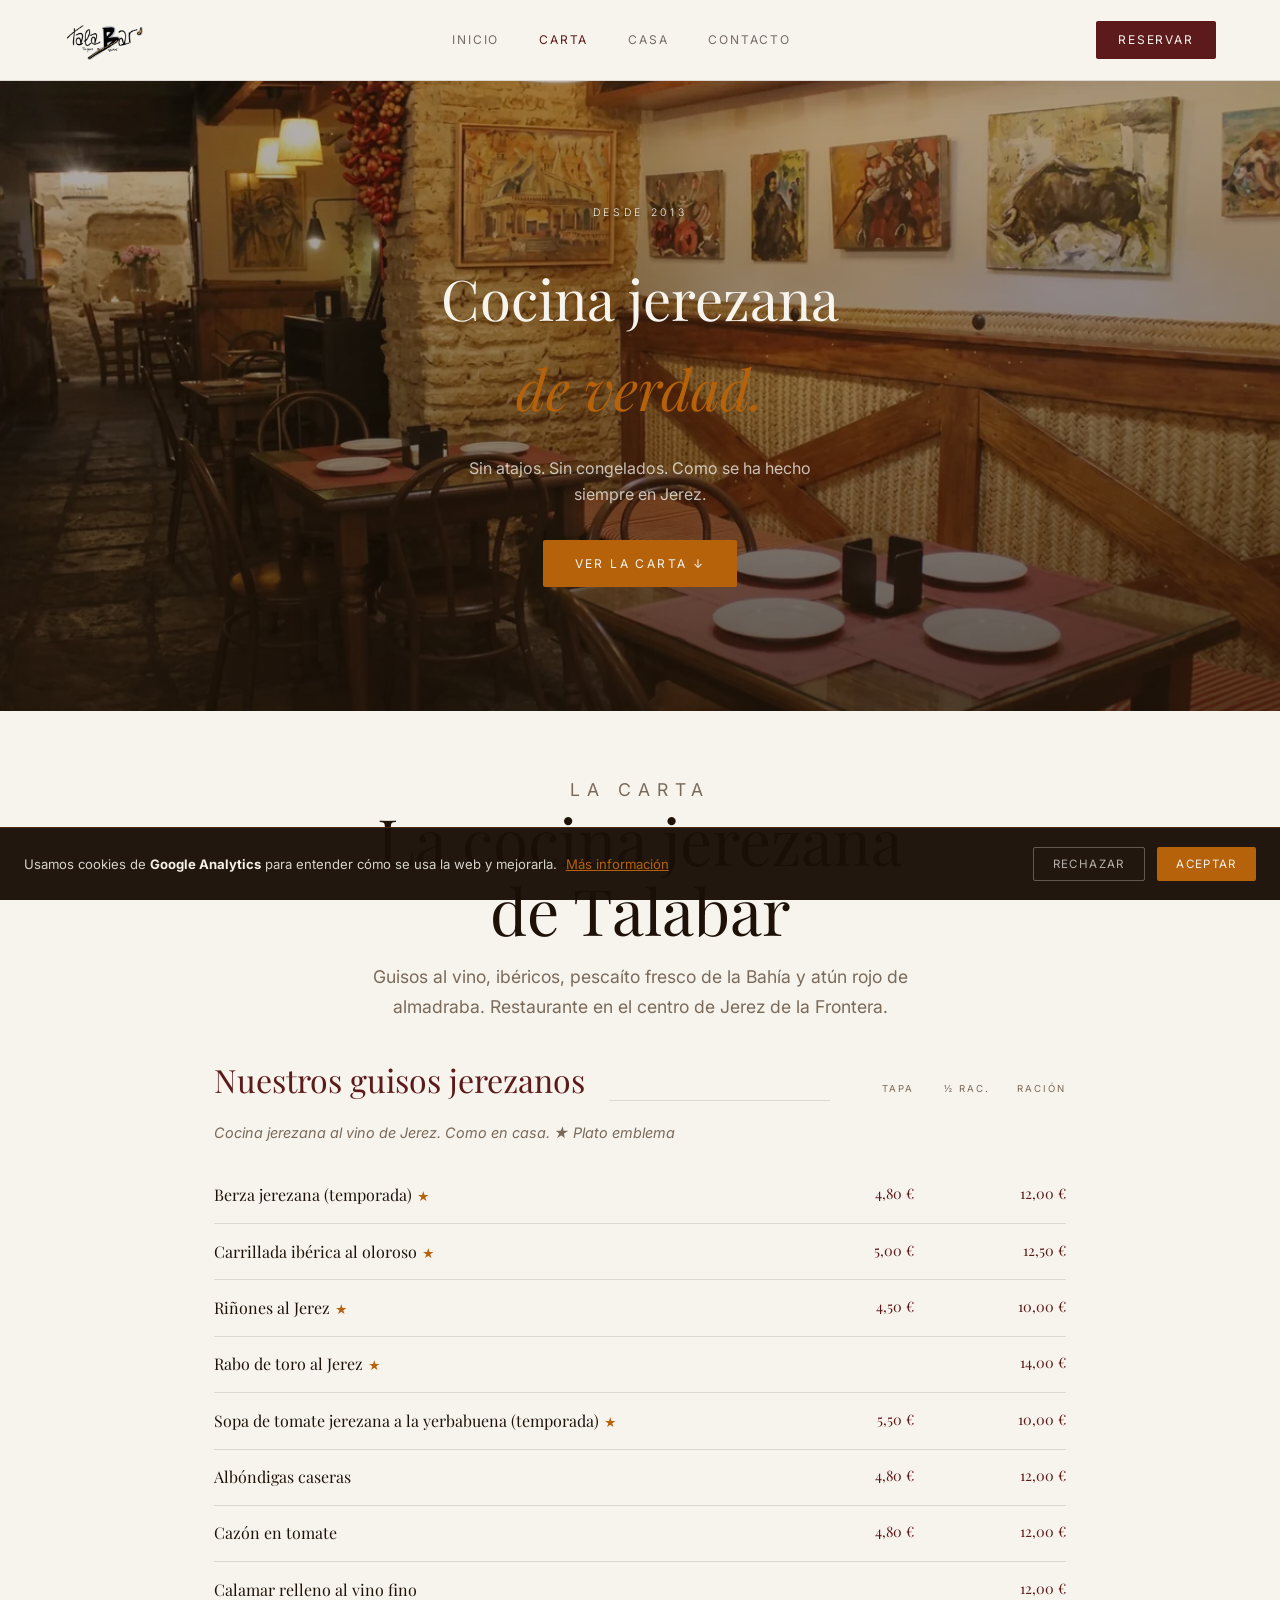
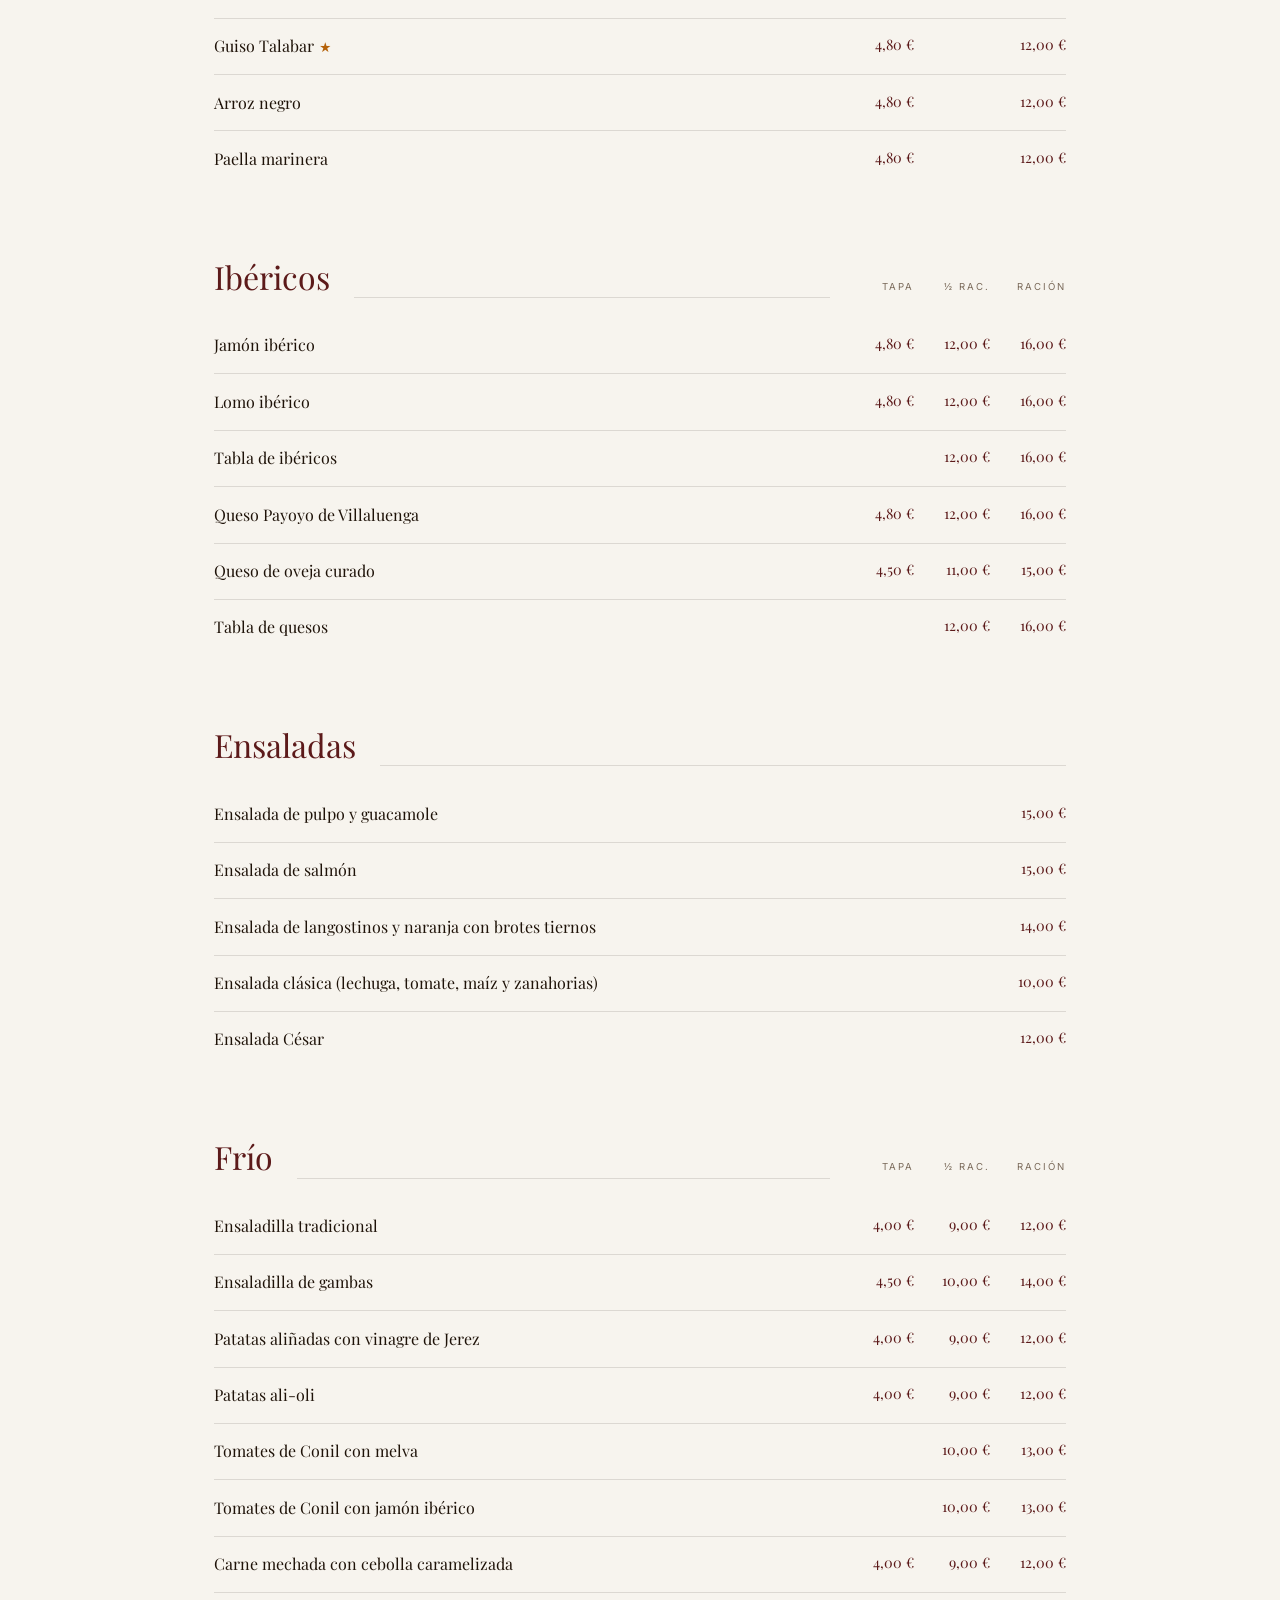
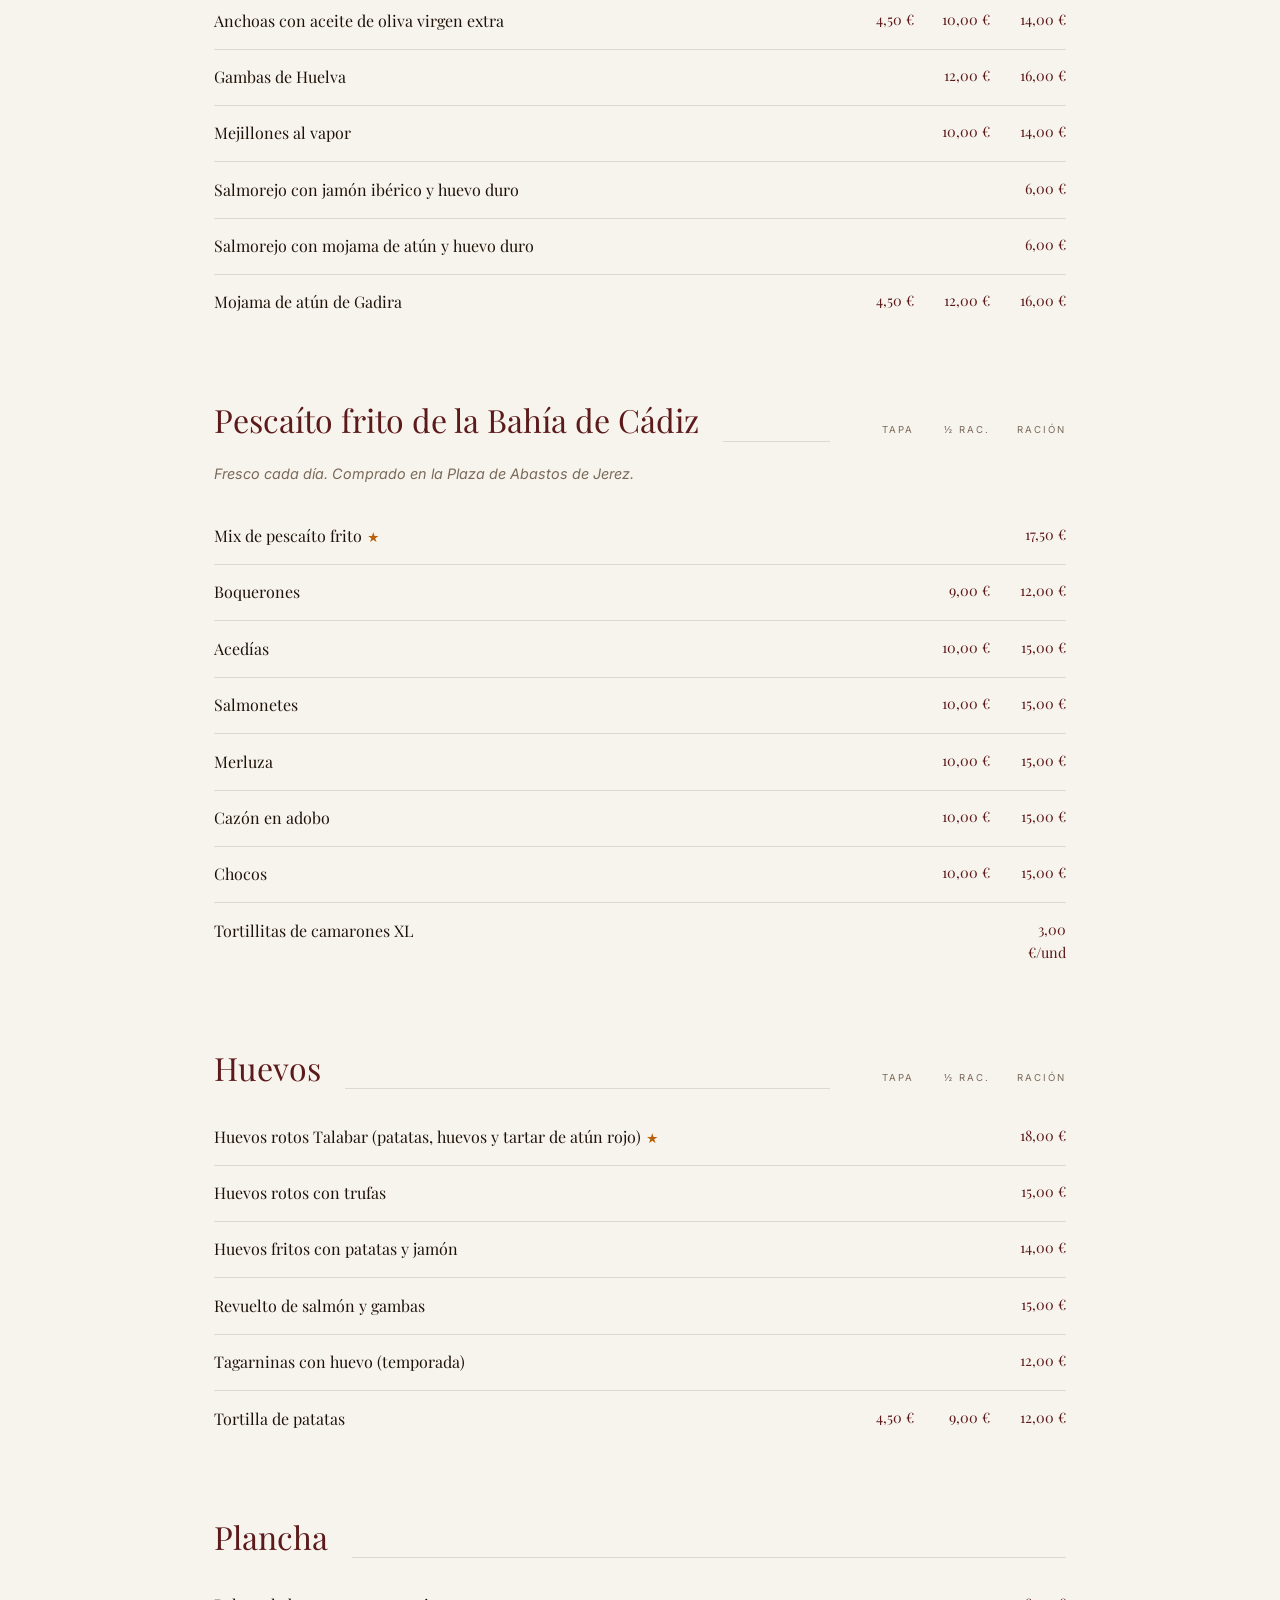
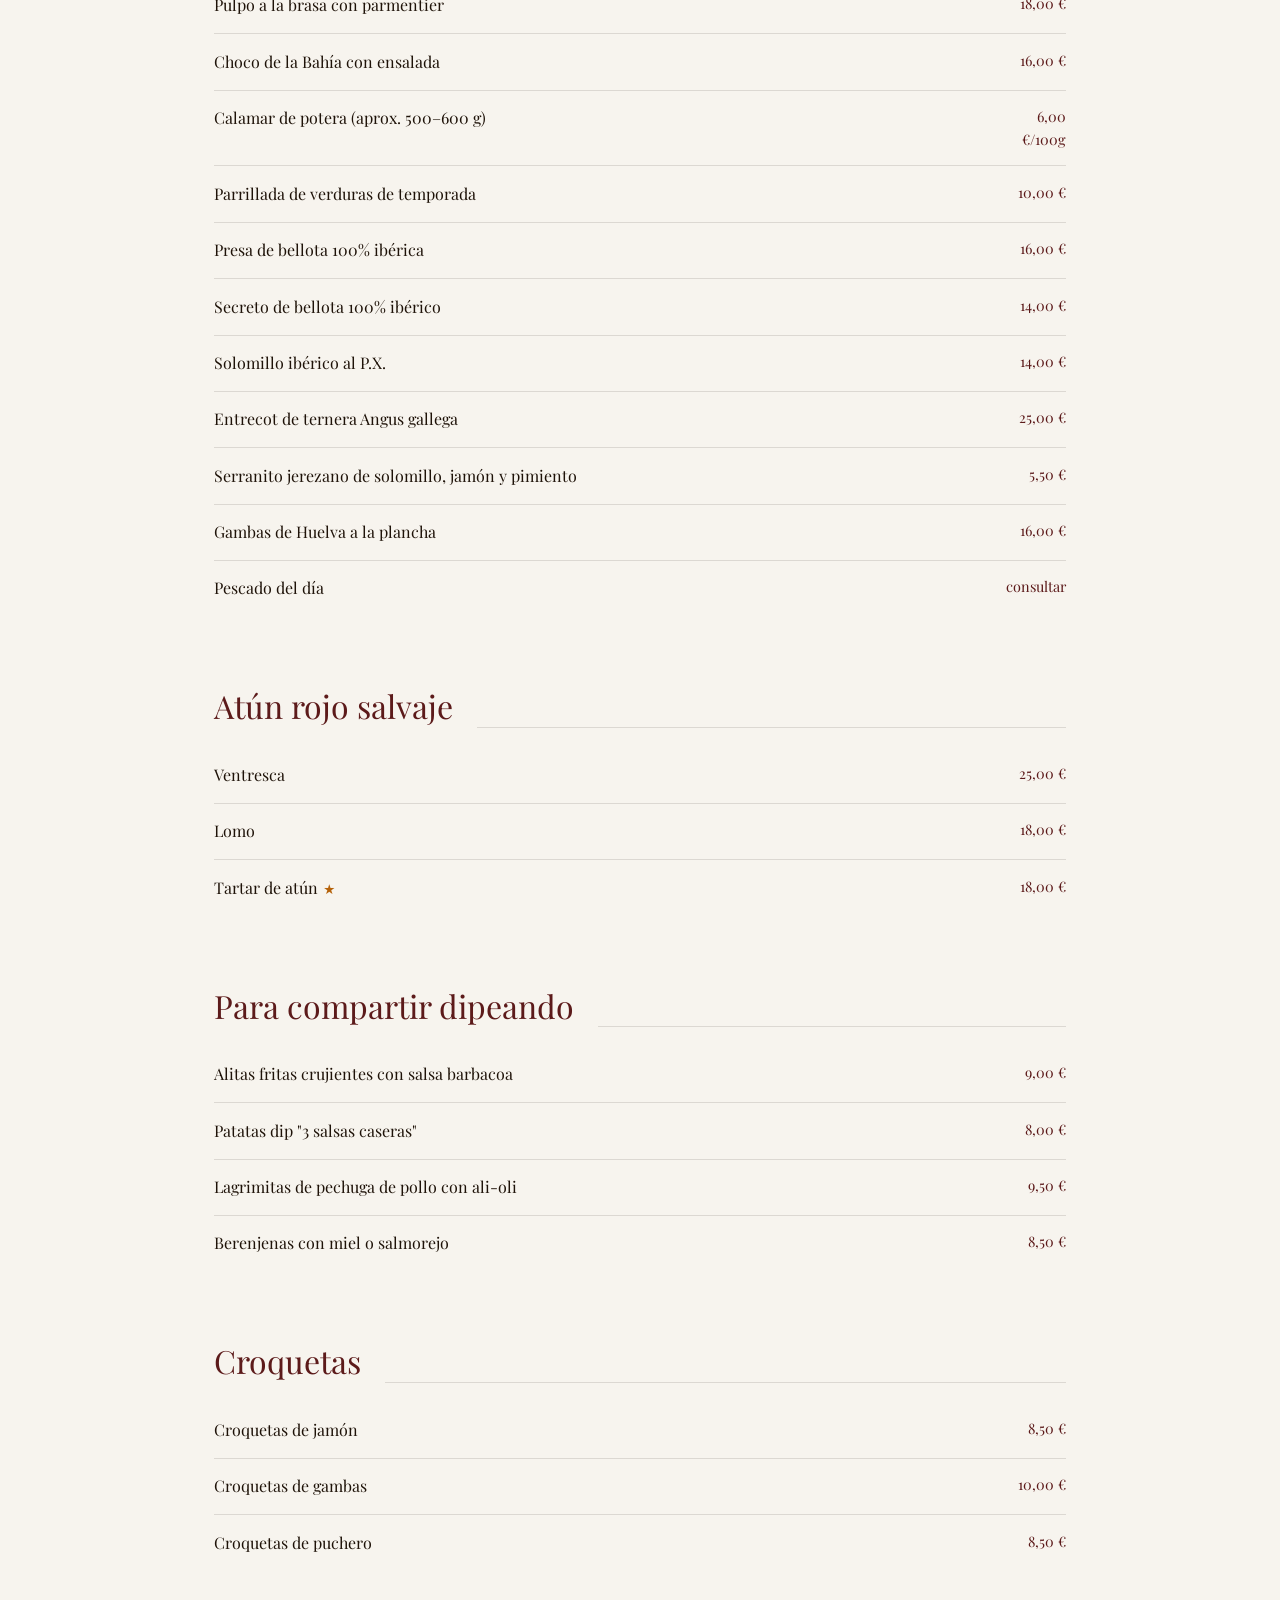
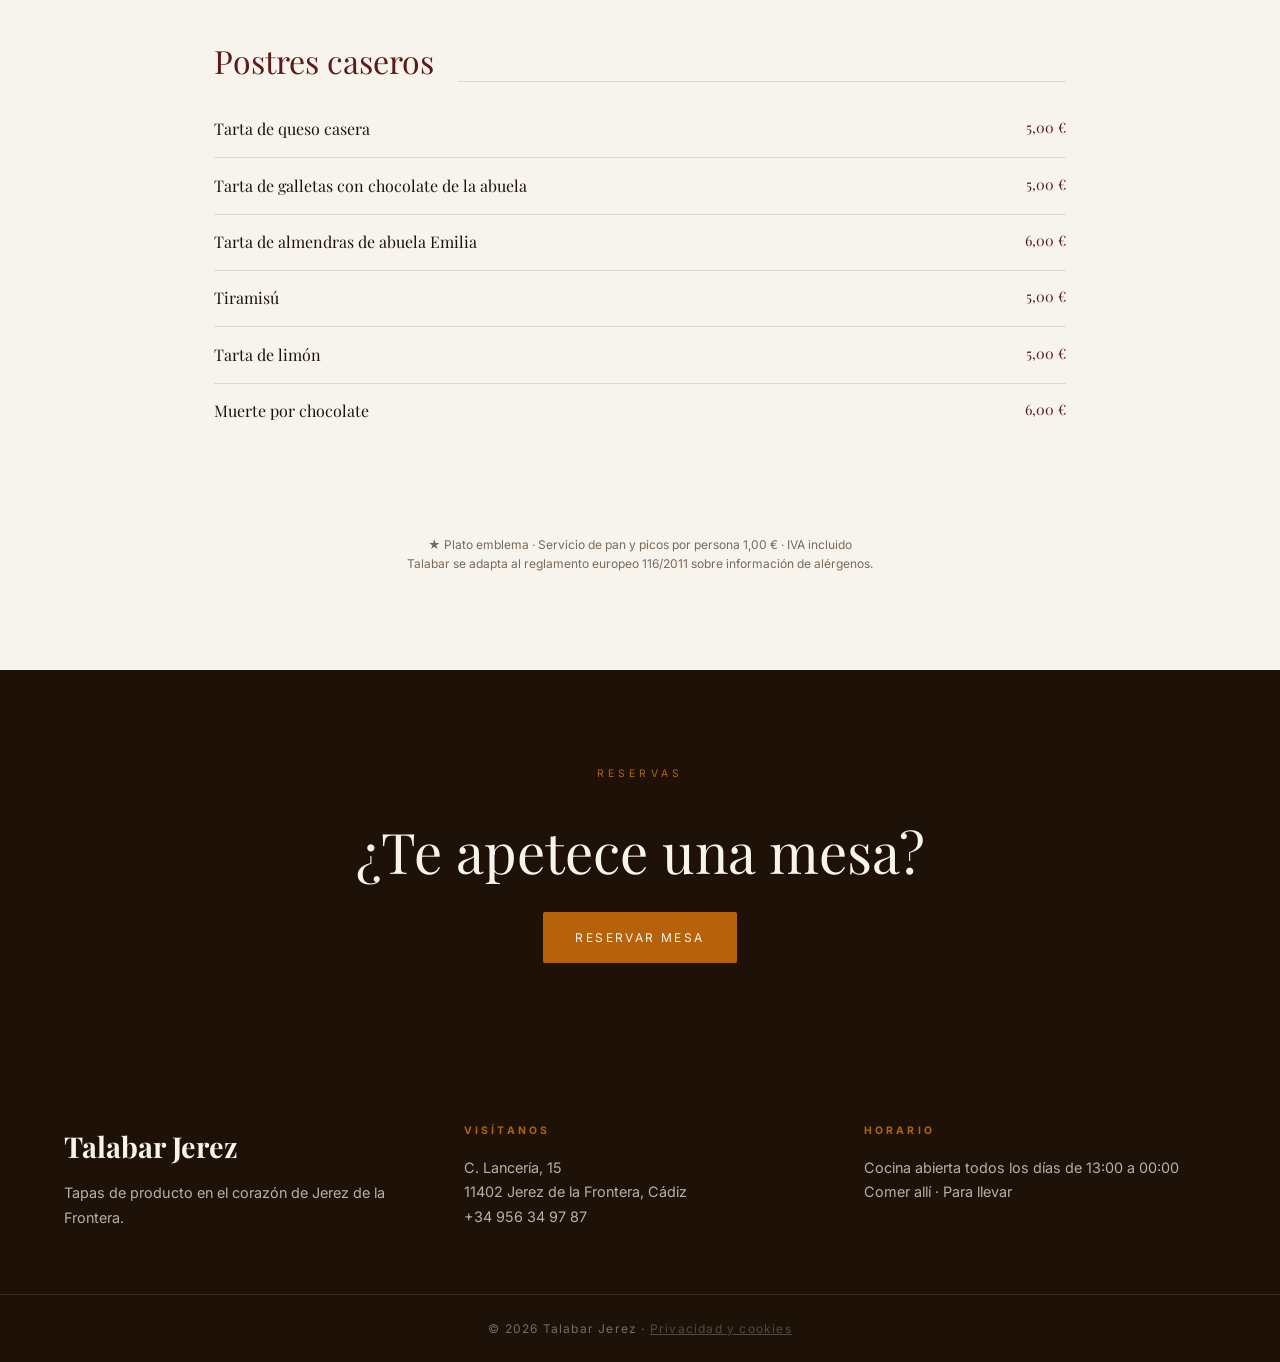
==== commit 375bf099: "Add files via upload" ====
--- a/carta.html
+++ b/carta.html
@@ -61,12 +61,12 @@
 
   <div class="page-hero" style="padding-top:4rem;padding-bottom:2rem">
     <p class="label">La carta</p>
-    <h1>Tapas y vinos</h1>
-    <p>Cocina jerezana de producto. Guisos al vino, ibéricos, pescaíto fresco de la Bahía y atún rojo de almadraba.</p>
+    <h1>La cocina jerezana<br>de Talabar</h1>
+    <p>Guisos al vino, ibéricos, pescaíto fresco de la Bahía y atún rojo de almadraba. Restaurante en el centro de Jerez de la Frontera.</p>
   </div>
 
   <div class="carta-body">
-    <div id="guisos"><section class="carta-section"><div class="carta-section-header"><h2>Nuestros guisos jerezanos</h2><div class="carta-line"></div><div class="carta-cols-header"><span>Tapa</span><span>½ Rac.</span><span>Ración</span></div></div><p class="carta-intro">Cocina jerezana al vino del Marco. Como en casa. ★ Plato emblema</p><div class="carta-item"><div class="carta-item-name"><h3>Berza jerezana (temporada)</h3><span class="star">★</span></div><div class="carta-item-prices"><span>4,80 €</span><span></span><span>12,00 €</span></div></div><div class="carta-item"><div class="carta-item-name"><h3>Carrillada ibérica al oloroso</h3><span class="star">★</span></div><div class="carta-item-prices"><span>5,00 €</span><span></span><span>12,50 €</span></div></div><div class="carta-item"><div class="carta-item-name"><h3>Riñones al Jerez</h3><span class="star">★</span></div><div class="carta-item-prices"><span>4,50 €</span><span></span><span>10,00 €</span></div></div><div class="carta-item"><div class="carta-item-name"><h3>Rabo de toro al Jerez</h3><span class="star">★</span></div><div class="carta-item-prices"><span></span><span></span><span>14,00 €</span></div></div><div class="carta-item"><div class="carta-item-name"><h3>Sopa de tomate jerezana a la yerbabuena (temporada)</h3><span class="star">★</span></div><div class="carta-item-prices"><span>5,50 €</span><span></span><span>10,00 €</span></div></div><div class="carta-item"><div class="carta-item-name"><h3>Albóndigas caseras</h3></div><div class="carta-item-prices"><span>4,80 €</span><span></span><span>12,00 €</span></div></div><div class="carta-item"><div class="carta-item-name"><h3>Cazón en tomate</h3></div><div class="carta-item-prices"><span>4,80 €</span><span></span><span>12,00 €</span></div></div><div class="carta-item"><div class="carta-item-name"><h3>Calamar relleno al vino fino</h3></div><div class="carta-item-prices"><span></span><span></span><span>12,00 €</span></div></div><div class="carta-item"><div class="carta-item-name"><h3>Guiso Talabar</h3><span class="star">★</span></div><div class="carta-item-prices"><span>4,80 €</span><span></span><span>12,00 €</span></div></div><div class="carta-item"><div class="carta-item-name"><h3>Arroz negro</h3></div><div class="carta-item-prices"><span>4,80 €</span><span></span><span>12,00 €</span></div></div><div class="carta-item"><div class="carta-item-name"><h3>Paella marinera</h3></div><div class="carta-item-prices"><span>4,80 €</span><span></span><span>12,00 €</span></div></div></section></div>
+    <div id="guisos"><section class="carta-section"><div class="carta-section-header"><h2>Nuestros guisos jerezanos</h2><div class="carta-line"></div><div class="carta-cols-header"><span>Tapa</span><span>½ Rac.</span><span>Ración</span></div></div><p class="carta-intro">Cocina jerezana al vino de Jerez. Como en casa. ★ Plato emblema</p><div class="carta-item"><div class="carta-item-name"><h3>Berza jerezana (temporada)</h3><span class="star">★</span></div><div class="carta-item-prices"><span>4,80 €</span><span></span><span>12,00 €</span></div></div><div class="carta-item"><div class="carta-item-name"><h3>Carrillada ibérica al oloroso</h3><span class="star">★</span></div><div class="carta-item-prices"><span>5,00 €</span><span></span><span>12,50 €</span></div></div><div class="carta-item"><div class="carta-item-name"><h3>Riñones al Jerez</h3><span class="star">★</span></div><div class="carta-item-prices"><span>4,50 €</span><span></span><span>10,00 €</span></div></div><div class="carta-item"><div class="carta-item-name"><h3>Rabo de toro al Jerez</h3><span class="star">★</span></div><div class="carta-item-prices"><span></span><span></span><span>14,00 €</span></div></div><div class="carta-item"><div class="carta-item-name"><h3>Sopa de tomate jerezana a la yerbabuena (temporada)</h3><span class="star">★</span></div><div class="carta-item-prices"><span>5,50 €</span><span></span><span>10,00 €</span></div></div><div class="carta-item"><div class="carta-item-name"><h3>Albóndigas caseras</h3></div><div class="carta-item-prices"><span>4,80 €</span><span></span><span>12,00 €</span></div></div><div class="carta-item"><div class="carta-item-name"><h3>Cazón en tomate</h3></div><div class="carta-item-prices"><span>4,80 €</span><span></span><span>12,00 €</span></div></div><div class="carta-item"><div class="carta-item-name"><h3>Calamar relleno al vino fino</h3></div><div class="carta-item-prices"><span></span><span></span><span>12,00 €</span></div></div><div class="carta-item"><div class="carta-item-name"><h3>Guiso Talabar</h3><span class="star">★</span></div><div class="carta-item-prices"><span>4,80 €</span><span></span><span>12,00 €</span></div></div><div class="carta-item"><div class="carta-item-name"><h3>Arroz negro</h3></div><div class="carta-item-prices"><span>4,80 €</span><span></span><span>12,00 €</span></div></div><div class="carta-item"><div class="carta-item-name"><h3>Paella marinera</h3></div><div class="carta-item-prices"><span>4,80 €</span><span></span><span>12,00 €</span></div></div></section></div>
     <section class="carta-section"><div class="carta-section-header"><h2>Ibéricos</h2><div class="carta-line"></div><div class="carta-cols-header"><span>Tapa</span><span>½ Rac.</span><span>Ración</span></div></div><div class="carta-item"><div class="carta-item-name"><h3>Jamón ibérico</h3></div><div class="carta-item-prices"><span>4,80 €</span><span>12,00 €</span><span>16,00 €</span></div></div><div class="carta-item"><div class="carta-item-name"><h3>Lomo ibérico</h3></div><div class="carta-item-prices"><span>4,80 €</span><span>12,00 €</span><span>16,00 €</span></div></div><div class="carta-item"><div class="carta-item-name"><h3>Tabla de ibéricos</h3></div><div class="carta-item-prices"><span></span><span>12,00 €</span><span>16,00 €</span></div></div><div class="carta-item"><div class="carta-item-name"><h3>Queso Payoyo de Villaluenga</h3></div><div class="carta-item-prices"><span>4,80 €</span><span>12,00 €</span><span>16,00 €</span></div></div><div class="carta-item"><div class="carta-item-name"><h3>Queso de oveja curado</h3></div><div class="carta-item-prices"><span>4,50 €</span><span>11,00 €</span><span>15,00 €</span></div></div><div class="carta-item"><div class="carta-item-name"><h3>Tabla de quesos</h3></div><div class="carta-item-prices"><span></span><span>12,00 €</span><span>16,00 €</span></div></div></section>
     <section class="carta-section"><div class="carta-section-header"><h2>Ensaladas</h2><div class="carta-line"></div></div><div class="carta-item"><div class="carta-item-name"><h3>Ensalada de pulpo y guacamole</h3></div><div class="carta-item-prices"><span></span><span></span><span>15,00 €</span></div></div><div class="carta-item"><div class="carta-item-name"><h3>Ensalada de salmón</h3></div><div class="carta-item-prices"><span></span><span></span><span>15,00 €</span></div></div><div class="carta-item"><div class="carta-item-name"><h3>Ensalada de langostinos y naranja con brotes tiernos</h3></div><div class="carta-item-prices"><span></span><span></span><span>14,00 €</span></div></div><div class="carta-item"><div class="carta-item-name"><h3>Ensalada clásica (lechuga, tomate, maíz y zanahorias)</h3></div><div class="carta-item-prices"><span></span><span></span><span>10,00 €</span></div></div><div class="carta-item"><div class="carta-item-name"><h3>Ensalada César</h3></div><div class="carta-item-prices"><span></span><span></span><span>12,00 €</span></div></div></section>
     <section class="carta-section"><div class="carta-section-header"><h2>Frío</h2><div class="carta-line"></div><div class="carta-cols-header"><span>Tapa</span><span>½ Rac.</span><span>Ración</span></div></div><div class="carta-item"><div class="carta-item-name"><h3>Ensaladilla tradicional</h3></div><div class="carta-item-prices"><span>4,00 €</span><span>9,00 €</span><span>12,00 €</span></div></div><div class="carta-item"><div class="carta-item-name"><h3>Ensaladilla de gambas</h3></div><div class="carta-item-prices"><span>4,50 €</span><span>10,00 €</span><span>14,00 €</span></div></div><div class="carta-item"><div class="carta-item-name"><h3>Patatas aliñadas con vinagre de Jerez</h3></div><div class="carta-item-prices"><span>4,00 €</span><span>9,00 €</span><span>12,00 €</span></div></div><div class="carta-item"><div class="carta-item-name"><h3>Patatas ali-oli</h3></div><div class="carta-item-prices"><span>4,00 €</span><span>9,00 €</span><span>12,00 €</span></div></div><div class="carta-item"><div class="carta-item-name"><h3>Tomates de Conil con melva</h3></div><div class="carta-item-prices"><span></span><span>10,00 €</span><span>13,00 €</span></div></div><div class="carta-item"><div class="carta-item-name"><h3>Tomates de Conil con jamón ibérico</h3></div><div class="carta-item-prices"><span></span><span>10,00 €</span><span>13,00 €</span></div></div><div class="carta-item"><div class="carta-item-name"><h3>Carne mechada con cebolla caramelizada</h3></div><div class="carta-item-prices"><span>4,00 €</span><span>9,00 €</span><span>12,00 €</span></div></div><div class="carta-item"><div class="carta-item-name"><h3>Anchoas con aceite de oliva virgen extra</h3></div><div class="carta-item-prices"><span>4,50 €</span><span>10,00 €</span><span>14,00 €</span></div></div><div class="carta-item"><div class="carta-item-name"><h3>Gambas de Huelva</h3></div><div class="carta-item-prices"><span></span><span>12,00 €</span><span>16,00 €</span></div></div><div class="carta-item"><div class="carta-item-name"><h3>Mejillones al vapor</h3></div><div class="carta-item-prices"><span></span><span>10,00 €</span><span>14,00 €</span></div></div><div class="carta-item"><div class="carta-item-name"><h3>Salmorejo con jamón ibérico y huevo duro</h3></div><div class="carta-item-prices"><span></span><span></span><span>6,00 €</span></div></div><div class="carta-item"><div class="carta-item-name"><h3>Salmorejo con mojama de atún y huevo duro</h3></div><div class="carta-item-prices"><span></span><span></span><span>6,00 €</span></div></div><div class="carta-item"><div class="carta-item-name"><h3>Mojama de atún de Gadira</h3></div><div class="carta-item-prices"><span>4,50 €</span><span>12,00 €</span><span>16,00 €</span></div></div></section>
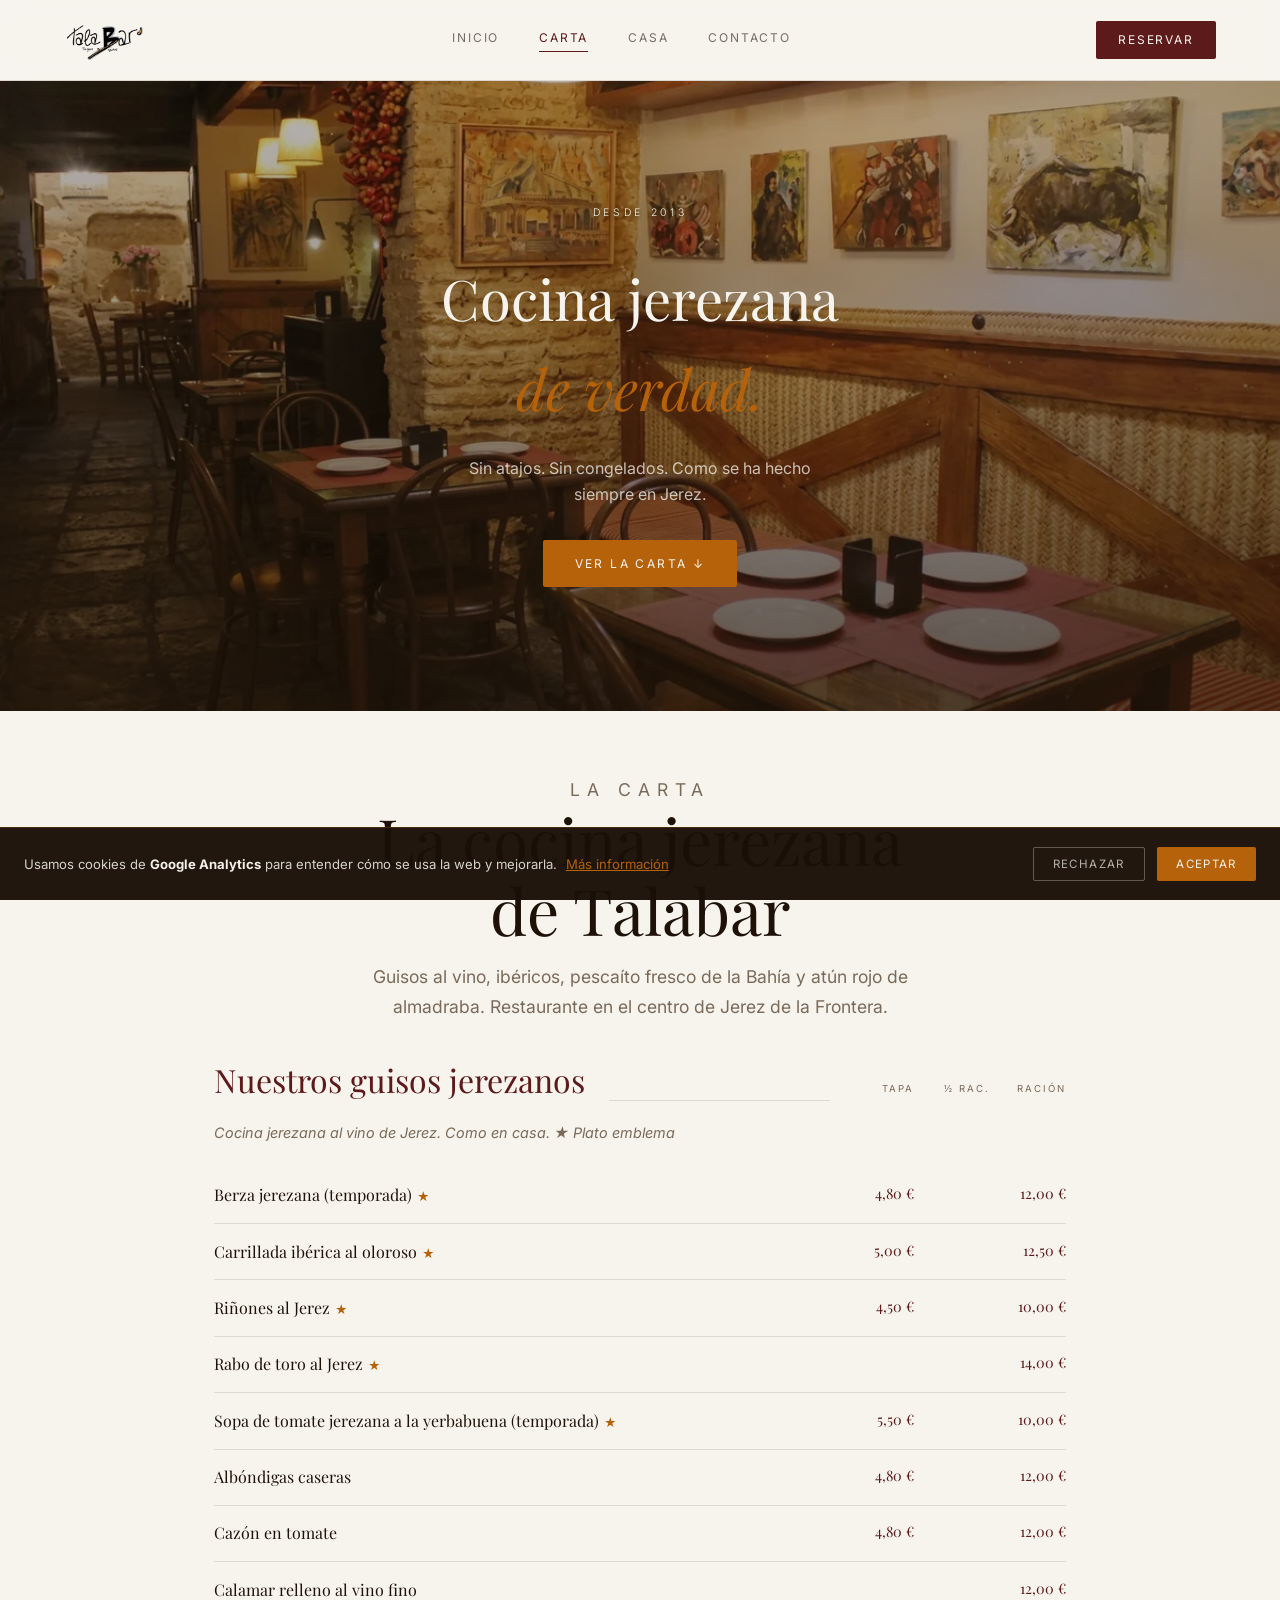
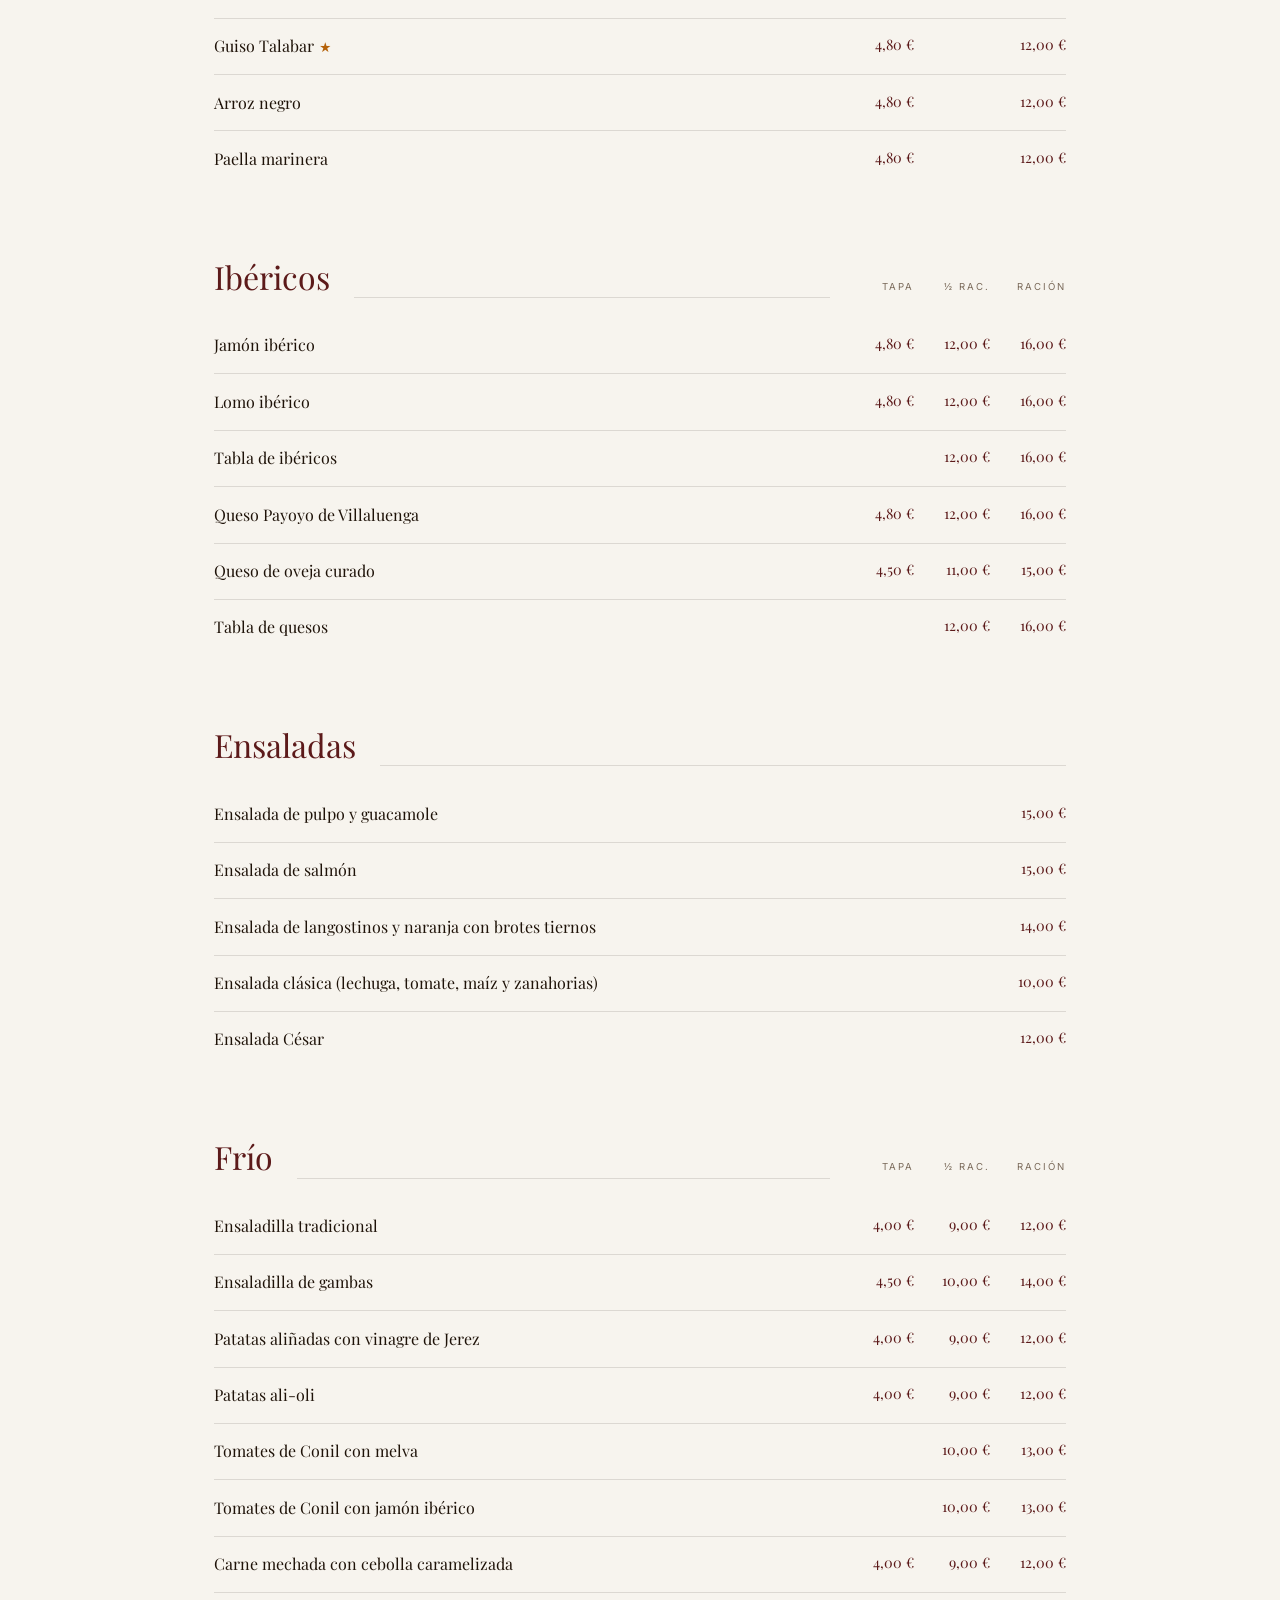
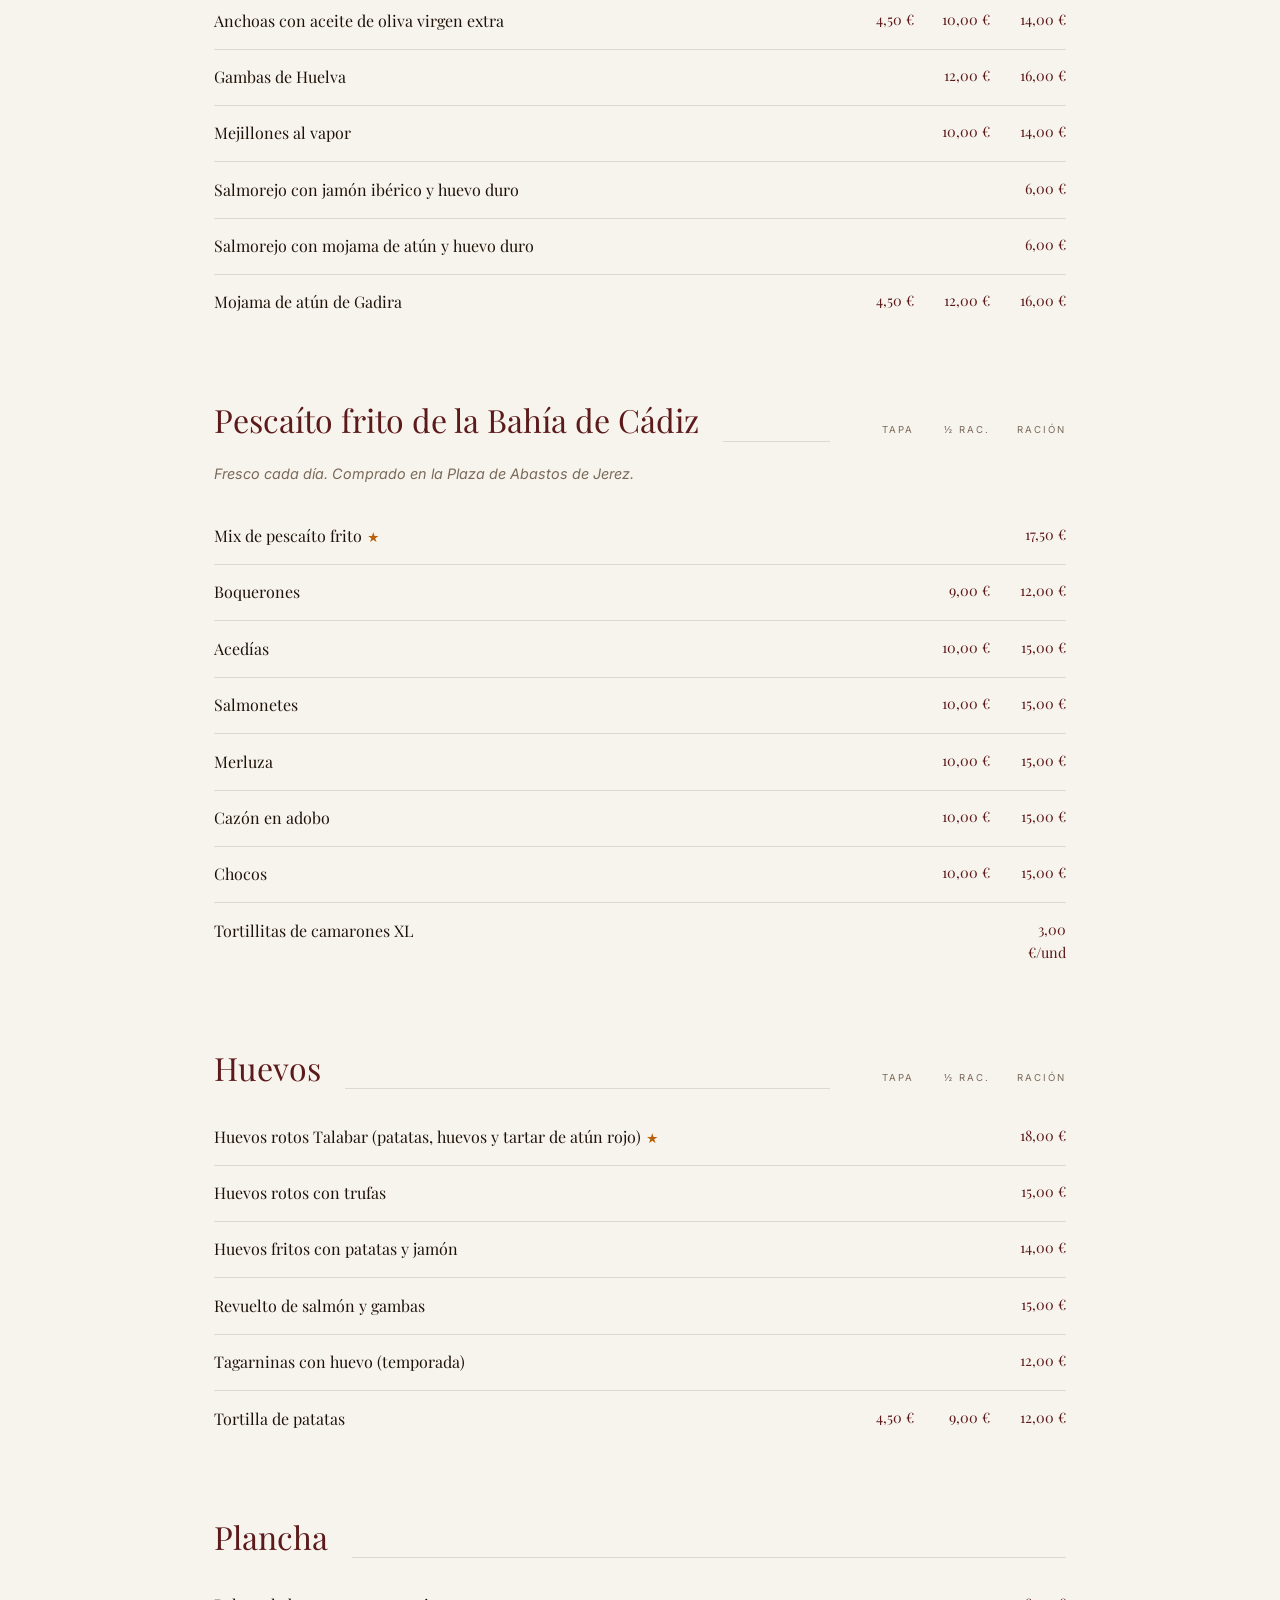
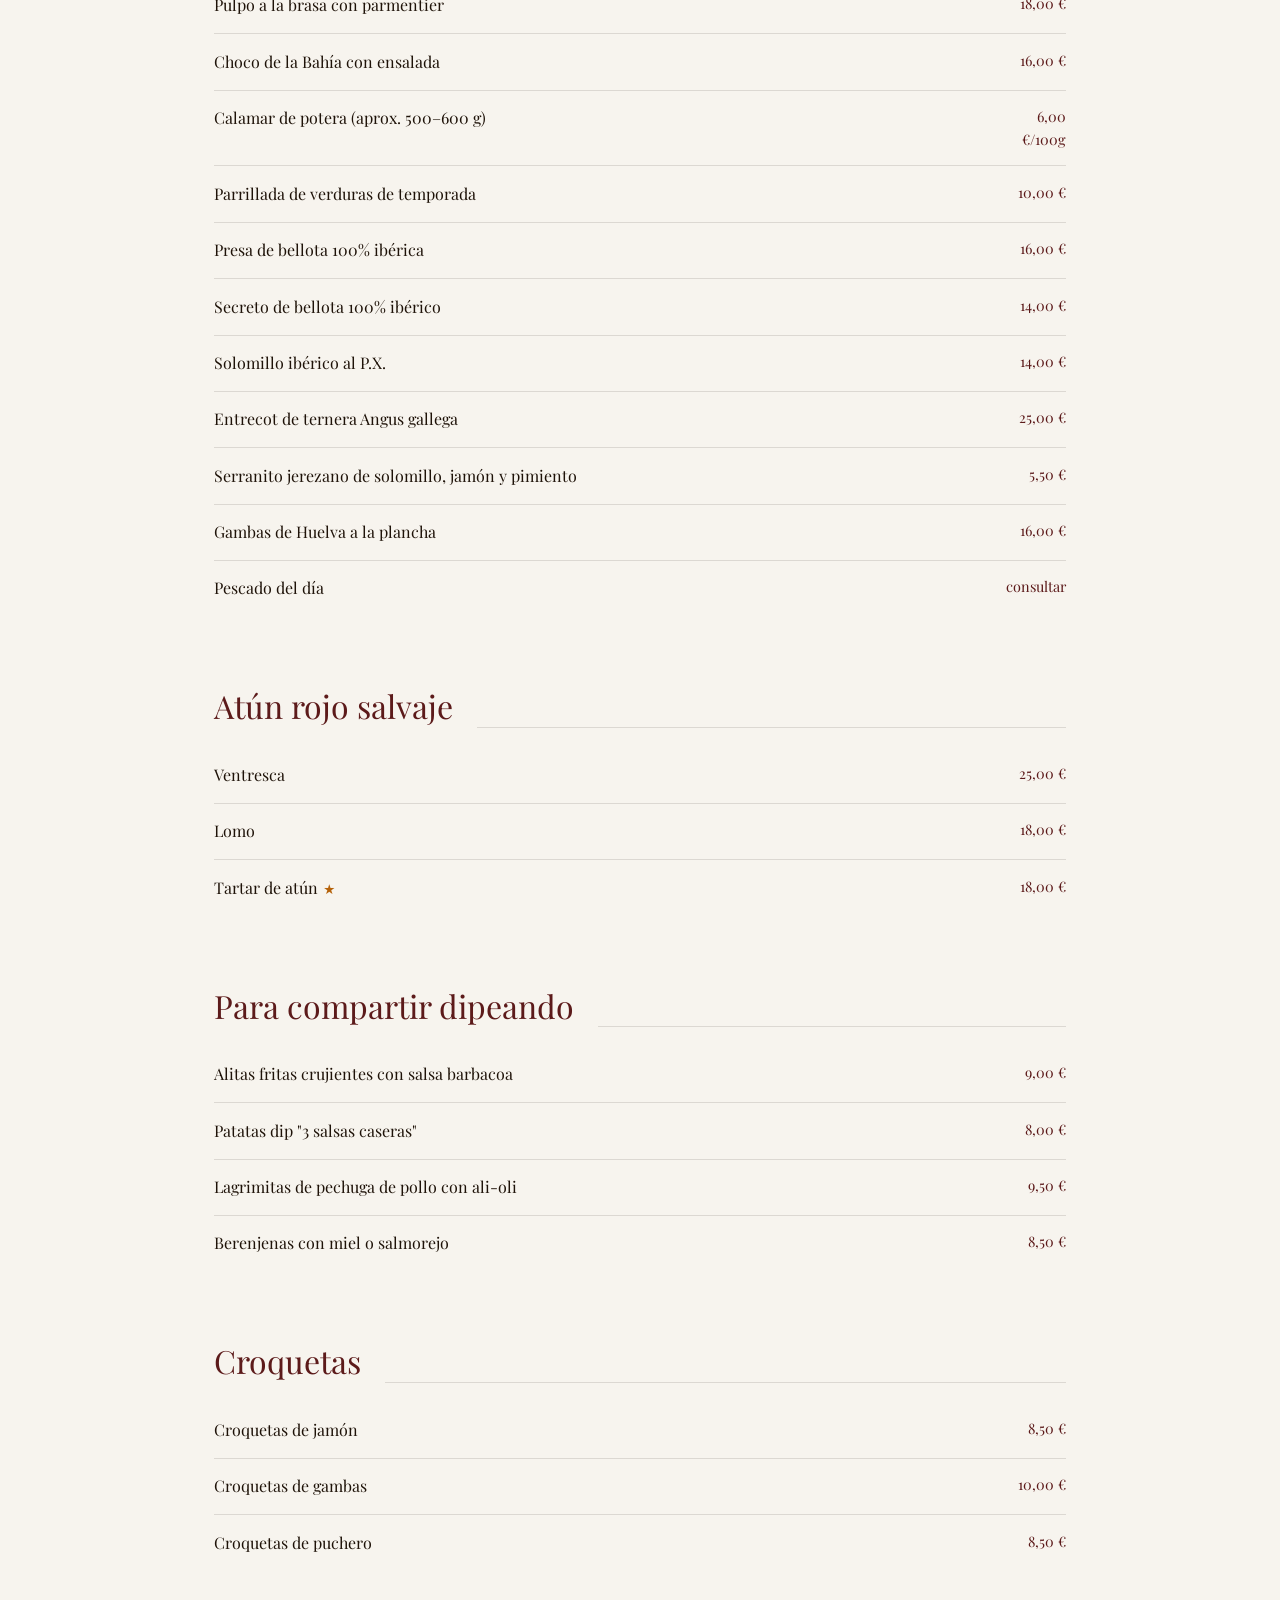
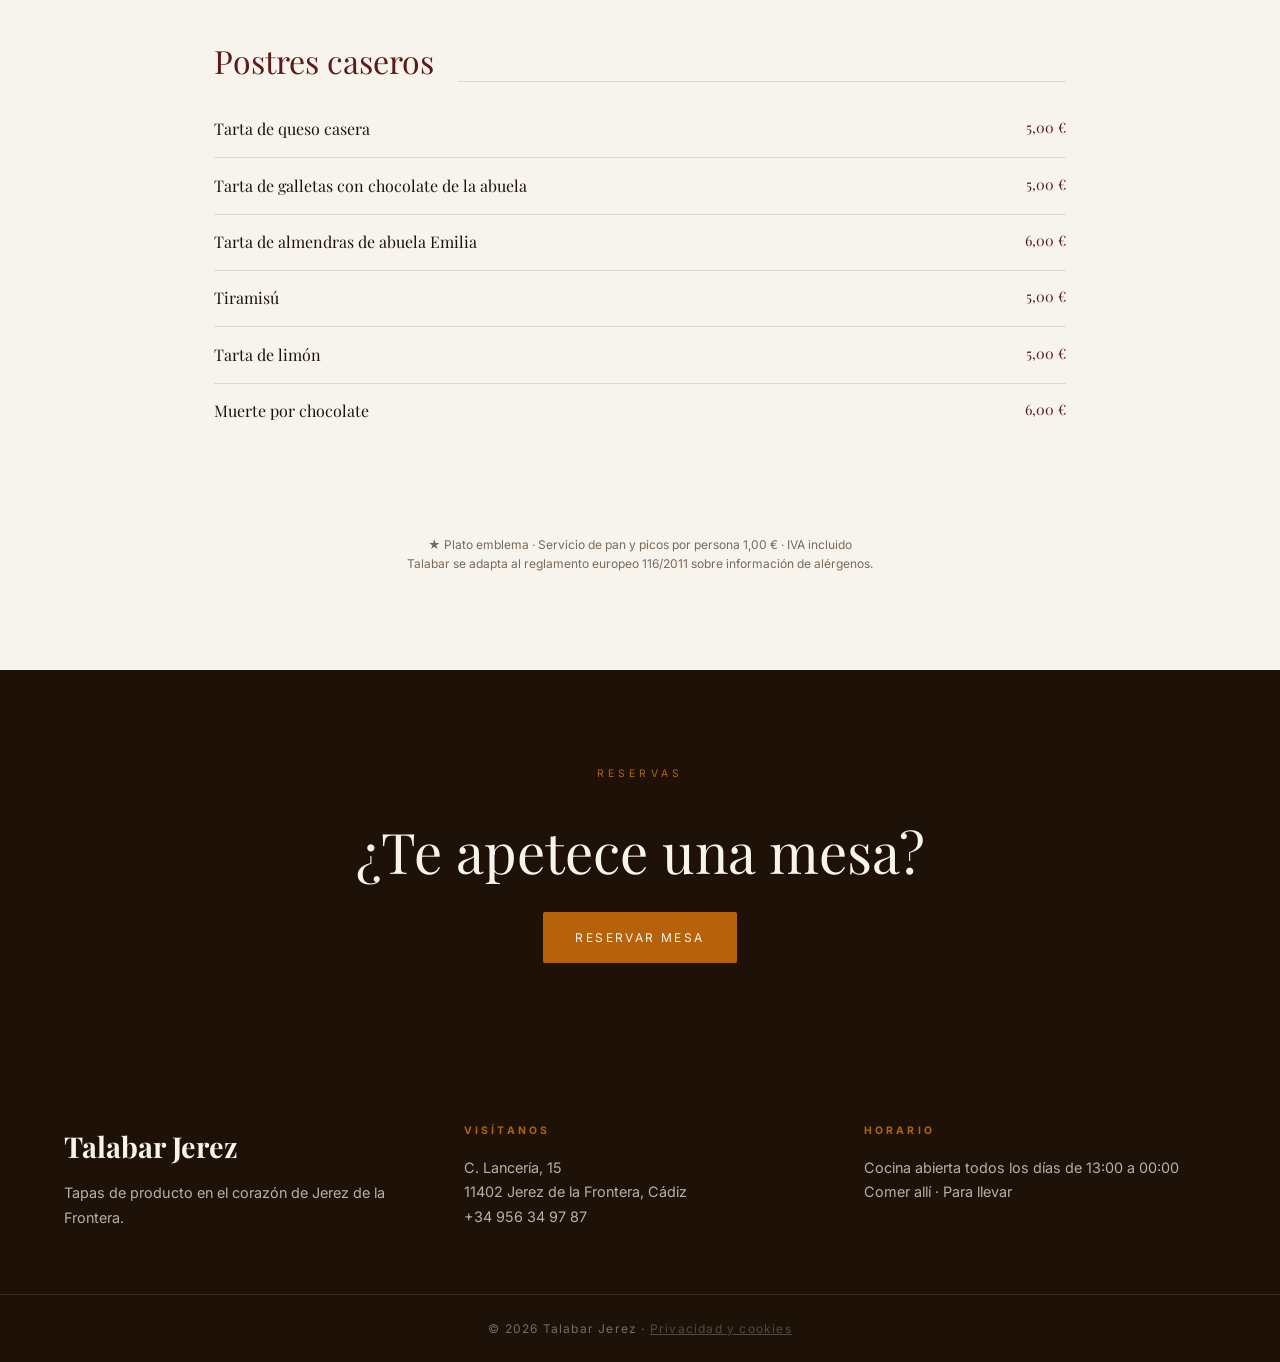
==== commit 20d94d9e: "Add files via upload" ====
--- a/carta.html
+++ b/carta.html
@@ -17,6 +17,15 @@
   <link rel="icon" type="image/png" sizes="192x192" href="/favicon_192.png">
   <meta name="description" content="Carta completa de Talabar Jerez. Guisos jerezanos, ibéricos, pescaíto frito de la Bahía, huevos rotos, atún rojo y vinos de Jerez. C/ Lancería 15, Jerez de la Frontera.">
   <link rel="canonical" href="https://www.talabarjerez.com/carta.html">
+  <meta property="og:title" content="Carta de Talabar Jerez — Cocina jerezana, guisos y vinos de Jerez">
+  <meta property="og:description" content="La carta de Talabar: berza jerezana, carrillada al oloroso, pescaíto frito de la Bahía, atún rojo y vinos de Jerez. Cocina jerezana de producto en el centro de Jerez de la Frontera.">
+  <meta property="og:type" content="website"><meta property="og:url" content="https://www.talabarjerez.com/carta.html">
+  <meta property="og:image" content="https://www.talabarjerez.com/assets/dish-berza.webp">
+  <meta property="og:locale" content="es_ES"><meta property="og:site_name" content="Talabar Jerez">
+  <meta name="twitter:card" content="summary_large_image">
+  <meta name="twitter:title" content="Carta de Talabar Jerez — Cocina jerezana, guisos y vinos de Jerez">
+  <meta name="twitter:description" content="La carta de Talabar: berza jerezana, carrillada al oloroso, pescaíto frito de la Bahía, atún rojo y vinos de Jerez. Cocina jerezana de producto en el centro de Jerez de la Frontera.">
+  <meta name="twitter:image" content="https://www.talabarjerez.com/assets/dish-berza.webp">
   <link rel="preconnect" href="https://fonts.googleapis.com"><link rel="preconnect" href="https://fonts.gstatic.com" crossorigin><link href="https://fonts.googleapis.com/css2?family=Playfair+Display:ital,wght@0,400;0,600;1,400&family=Inter:wght@300;400;500&display=swap" rel="stylesheet"><link rel="stylesheet" href="style.css">
   <style>
     .carta-video {
@@ -34,6 +43,14 @@
       display: flex; flex-direction: column; align-items: center; justify-content: center;
     }
   </style>
+  <script type="application/ld+json">{
+    "@context": "https://schema.org",
+    "@type": "BreadcrumbList",
+    "itemListElement": [
+      {"@type": "ListItem","position": 1,"name": "Inicio","item": "https://www.talabarjerez.com/"},
+      {"@type": "ListItem","position": 2,"name": "Carta","item": "https://www.talabarjerez.com/carta.html"}
+    ]
+  }</script>
 </head>
 <body>
   <!-- Google Tag Manager (noscript) -->
@@ -41,7 +58,7 @@
   height="0" width="0" style="display:none;visibility:hidden"></iframe></noscript>
   <!-- End Google Tag Manager (noscript) -->
 
-<header class="site-header"><div class="header-inner"><a href="/" aria-label="Talabar Jerez · Inicio"><img src="assets/logo.png" alt="Talabar · Tapas y vinos" class="logo"></a><nav class="main-nav"><a href="/" class="nav-link">Inicio</a>
+<header class="site-header"><div class="header-inner"><a href="/" aria-label="Talabar Jerez · Inicio"><img src="assets/logo.png" alt="Talabar · Tapas y vinos" class="logo" width="140" height="40"></a><nav class="main-nav"><a href="/" class="nav-link">Inicio</a>
       <a href="carta.html" class="nav-link active">Carta</a>
       <a href="casa.html" class="nav-link">Casa</a>
       <a href="contacto.html" class="nav-link">Contacto</a>
--- a/style.css
+++ b/style.css
@@ -45,15 +45,23 @@
 .nav-link {
   font-size: 0.75rem; letter-spacing: 0.15em; text-transform: uppercase;
   color: rgba(30,18,8,0.6); transition: color 0.2s;
-}
+  position: relative; padding-bottom: 4px;
+}
+.nav-link::after {
+  content: ""; position: absolute; left: 0; bottom: 0;
+  width: 100%; height: 1px; background: var(--wine);
+  transform: scaleX(0); transform-origin: left;
+  transition: transform 0.3s ease;
+}
+.nav-link:hover::after, .nav-link.active::after { transform: scaleX(1); }
 .nav-link:hover, .nav-link.active { color: var(--wine); }
 .btn-reservar {
   background: var(--wine); color: var(--cream);
   padding: 0.6rem 1.4rem; font-size: 0.75rem;
   letter-spacing: 0.15em; text-transform: uppercase;
-  border-radius: 2px; transition: background 0.2s;
-}
-.btn-reservar:hover { background: #4a1414; }
+  border-radius: 2px; transition: background 0.2s ease, transform 0.2s ease, box-shadow 0.2s ease;
+}
+.btn-reservar:hover { background: #4a1414; transform: translateY(-1px); box-shadow: 0 4px 14px rgba(74,20,20,0.25); }
 .menu-toggle {
   display: none; background: none; border: none;
   font-size: 1.4rem; cursor: pointer; color: var(--dark);
@@ -77,6 +85,11 @@
 .hero-img {
   position: absolute; inset: 0;
   width: 100%; height: 100%; object-fit: cover;
+  animation: heroZoom 12s ease-out forwards;
+}
+@keyframes heroZoom {
+  from { transform: scale(1.06); }
+  to { transform: scale(1); }
 }
 .hero-overlay {
   position: absolute; inset: 0;
@@ -108,16 +121,18 @@
   background: var(--amber); color: var(--cream);
   padding: 1rem 2rem; font-size: 0.75rem;
   letter-spacing: 0.2em; text-transform: uppercase;
-  border-radius: 2px; transition: background 0.2s; display: inline-block;
-}
-.btn-primary:hover { background: #9a520a; }
+  border-radius: 2px; display: inline-block;
+  transition: background 0.25s ease, transform 0.25s ease, box-shadow 0.25s ease;
+}
+.btn-primary:hover { background: #9a520a; transform: translateY(-2px); box-shadow: 0 6px 18px rgba(154,82,10,0.28); }
 .btn-outline {
   border: 1px solid rgba(247,244,238,0.4); color: var(--cream);
   padding: 1rem 2rem; font-size: 0.75rem;
   letter-spacing: 0.2em; text-transform: uppercase;
-  border-radius: 2px; transition: background 0.2s; display: inline-block;
-}
-.btn-outline:hover { background: rgba(247,244,238,0.1); }
+  border-radius: 2px; display: inline-block;
+  transition: background 0.25s ease, border-color 0.25s ease, transform 0.25s ease;
+}
+.btn-outline:hover { background: rgba(247,244,238,0.1); border-color: rgba(247,244,238,0.7); transform: translateY(-2px); }
 .hero-stats {
   margin-top: 3.5rem; display: flex; flex-wrap: wrap;
   align-items: baseline; gap: 1.5rem;
@@ -160,9 +175,19 @@
 .platos-grid { display: grid; grid-template-columns: repeat(4, 1fr); gap: 2rem; }
 @media (max-width: 900px) { .platos-grid { grid-template-columns: repeat(2, 1fr); } }
 @media (max-width: 500px) { .platos-grid { grid-template-columns: 1fr; } }
+.plato { transition: transform 0.3s ease; position: relative; }
+.plato:hover { transform: translateY(-4px); }
 .plato-img-wrap {
   aspect-ratio: 1; overflow: hidden; background: #e8e2d8; margin-bottom: 1.2rem;
-}
+  border-radius: 3px; position: relative;
+}
+.plato-img-wrap::after {
+  content: ""; position: absolute; left: 0; bottom: 0;
+  width: 100%; height: 3px; background: var(--amber);
+  transform: scaleX(0); transform-origin: left;
+  transition: transform 0.4s ease;
+}
+.plato:hover .plato-img-wrap::after { transform: scaleX(1); }
 .plato-img-wrap img {
   width: 100%; height: 100%; object-fit: cover;
   transition: transform 0.6s ease;
@@ -357,6 +382,12 @@
 .resena {
   background: var(--cream); border: 0.5px solid var(--border);
   padding: 2rem; display: flex; flex-direction: column; gap: 1rem;
+  position: relative; overflow: hidden;
+}
+.resena::before {
+  content: "\201C"; position: absolute; top: -0.5rem; right: 1rem;
+  font-family: var(--font-display); font-size: 5rem;
+  color: var(--amber); opacity: 0.12; line-height: 1; pointer-events: none;
 }
 .resena-stars { color: var(--amber); font-size: 1rem; letter-spacing: 0.1em; }
 .resena-texto {
@@ -373,3 +404,32 @@
 }
 .resena-nombre { font-size: 0.85rem; font-weight: 500; color: var(--dark); }
 .resena-plataforma { font-size: 0.75rem; color: var(--muted); }
+
+/* ─── Accesibilidad y pulido ─── */
+/* Foco visible para navegación con teclado */
+a:focus-visible, button:focus-visible, .btn-primary:focus-visible, .btn-outline:focus-visible, .btn-reservar:focus-visible {
+  outline: 2px solid var(--amber);
+  outline-offset: 3px;
+}
+/* Respeta a quien prefiere menos movimiento (accesibilidad + Core Web Vitals) */
+@media (prefers-reduced-motion: reduce) {
+  *, *::before, *::after {
+    animation-duration: 0.01ms !important;
+    animation-iteration-count: 1 !important;
+    transition-duration: 0.01ms !important;
+    scroll-behavior: auto !important;
+  }
+  .reveal-up, .reveal-fade, .reveal-left, .reveal-right, .split-line {
+    opacity: 1 !important;
+    transform: none !important;
+  }
+}
+
+/* ─── Kicker con trazos decorativos (solo en headers centrados) ─── */
+.platos-header .label, .resenas-header .label {
+  display: inline-flex; align-items: center; gap: 0.9rem;
+}
+.platos-header .label::before, .platos-header .label::after,
+.resenas-header .label::before, .resenas-header .label::after {
+  content: ""; width: 28px; height: 1px; background: var(--amber); opacity: 0.5;
+}
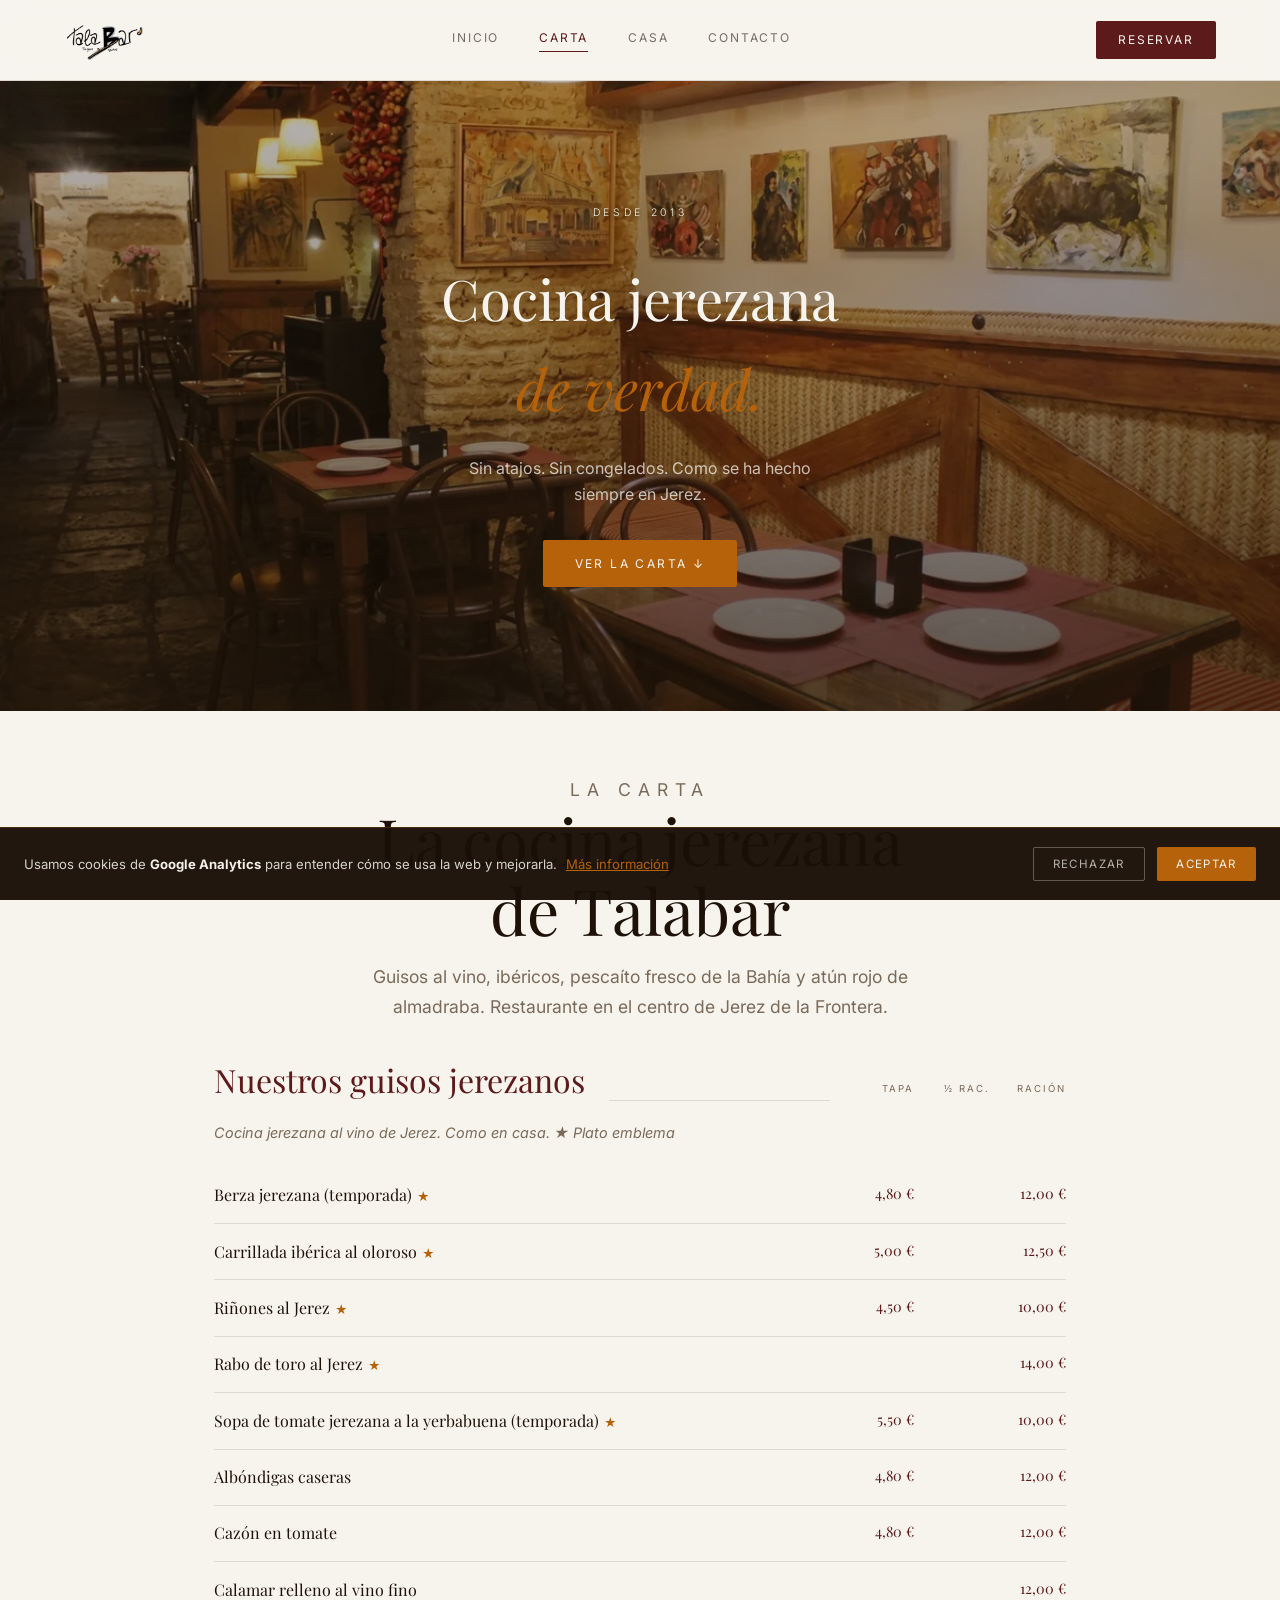
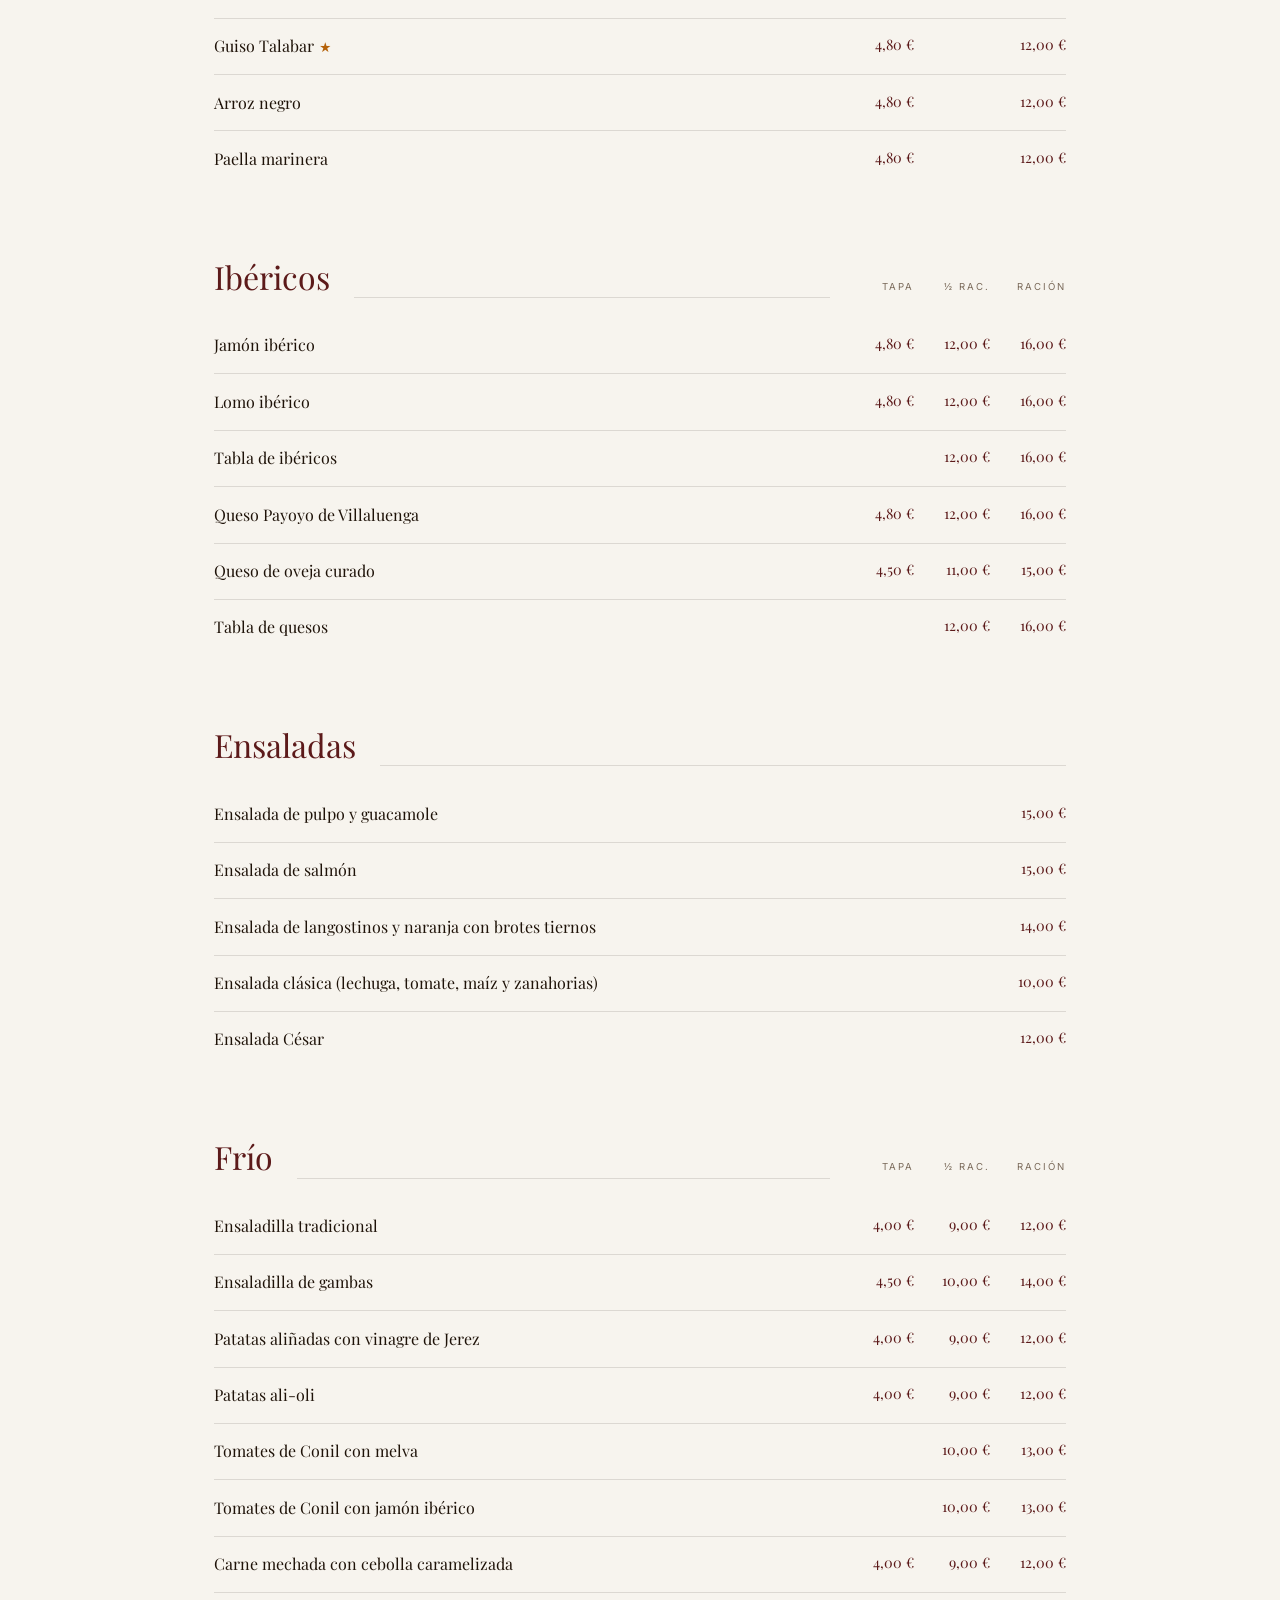
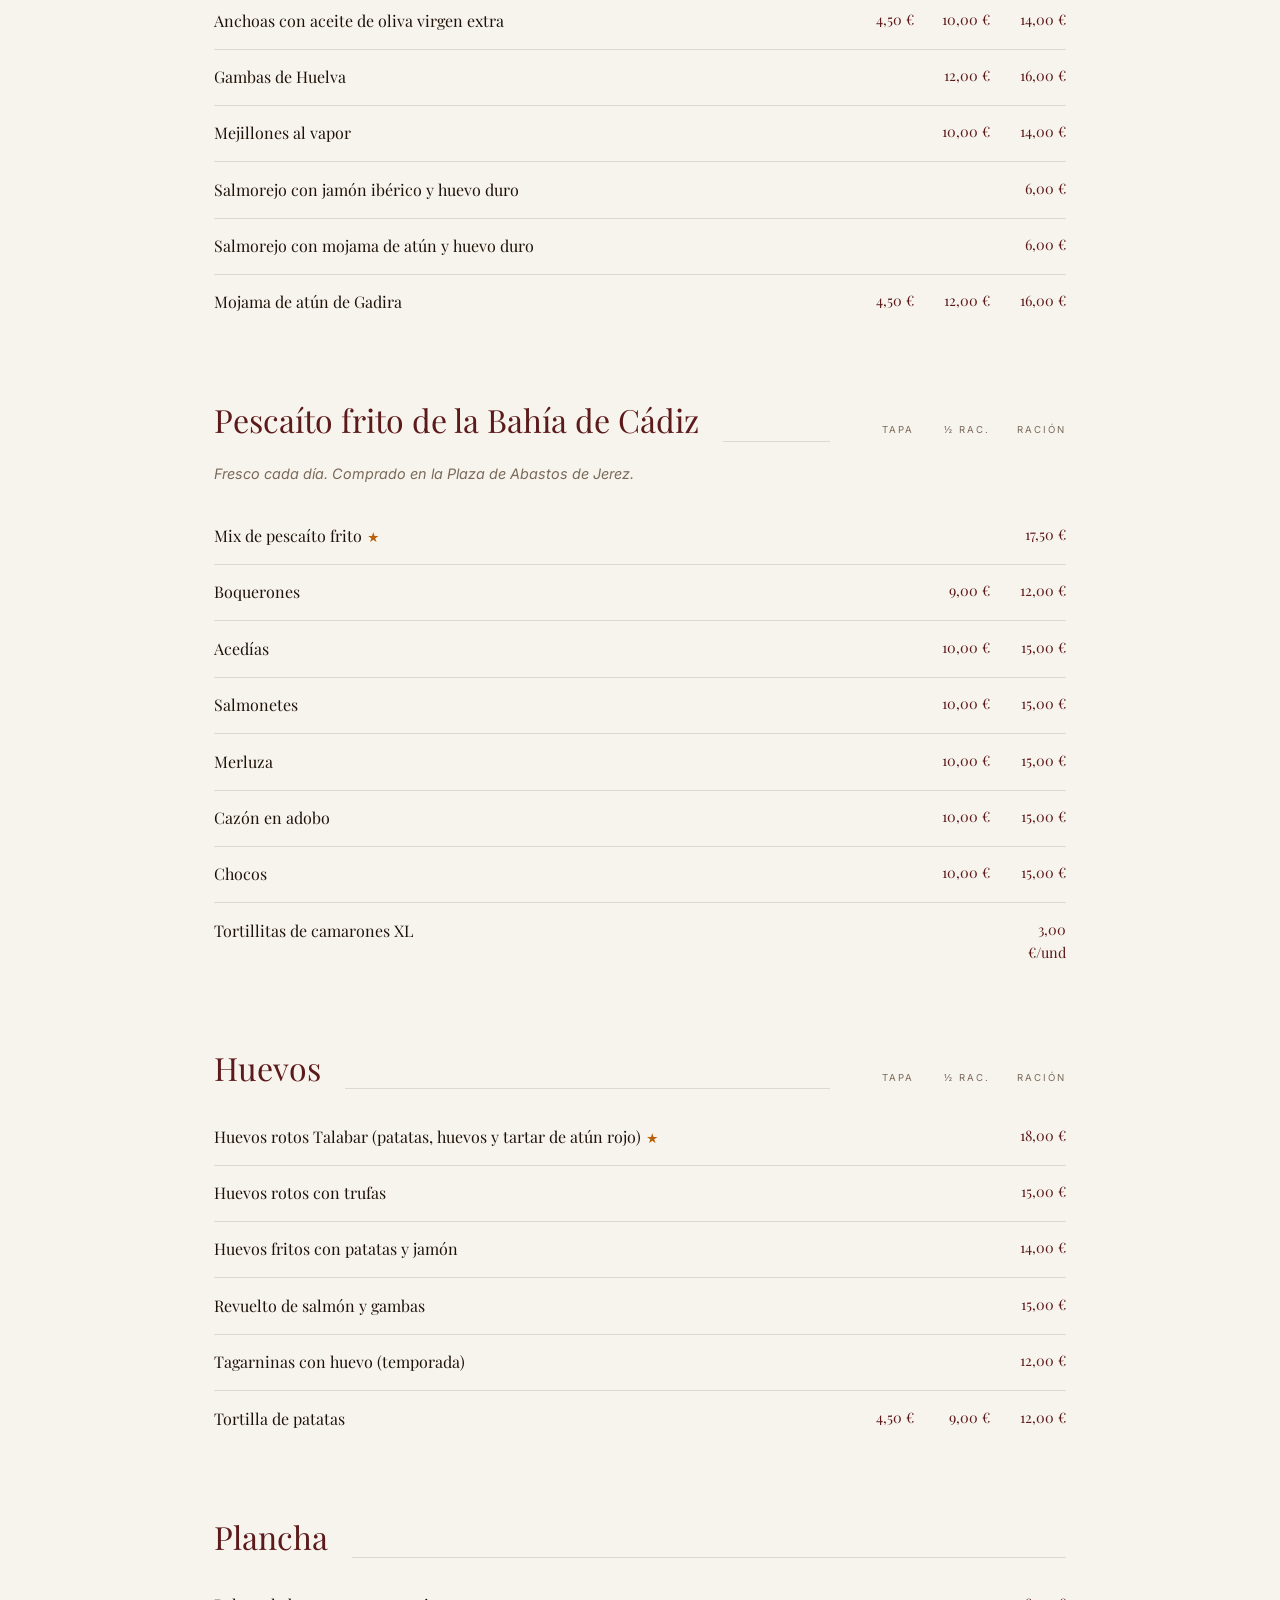
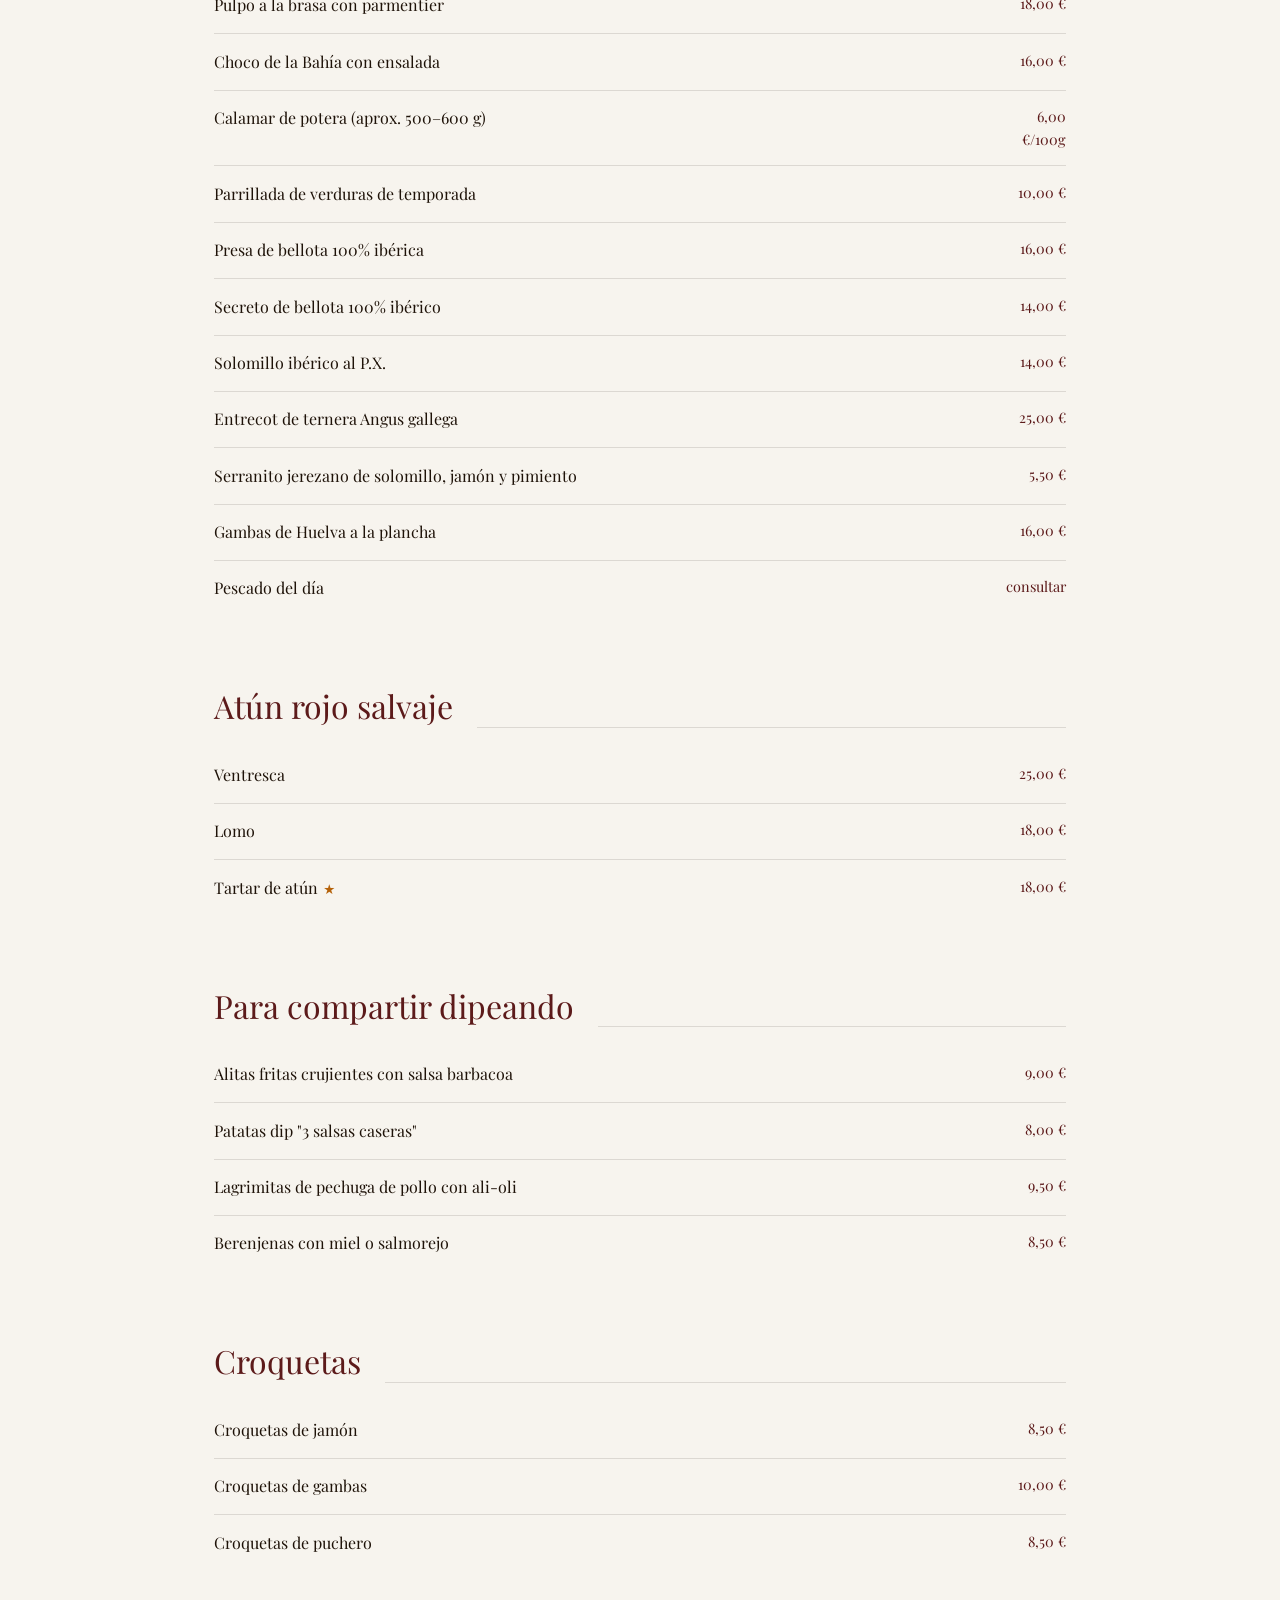
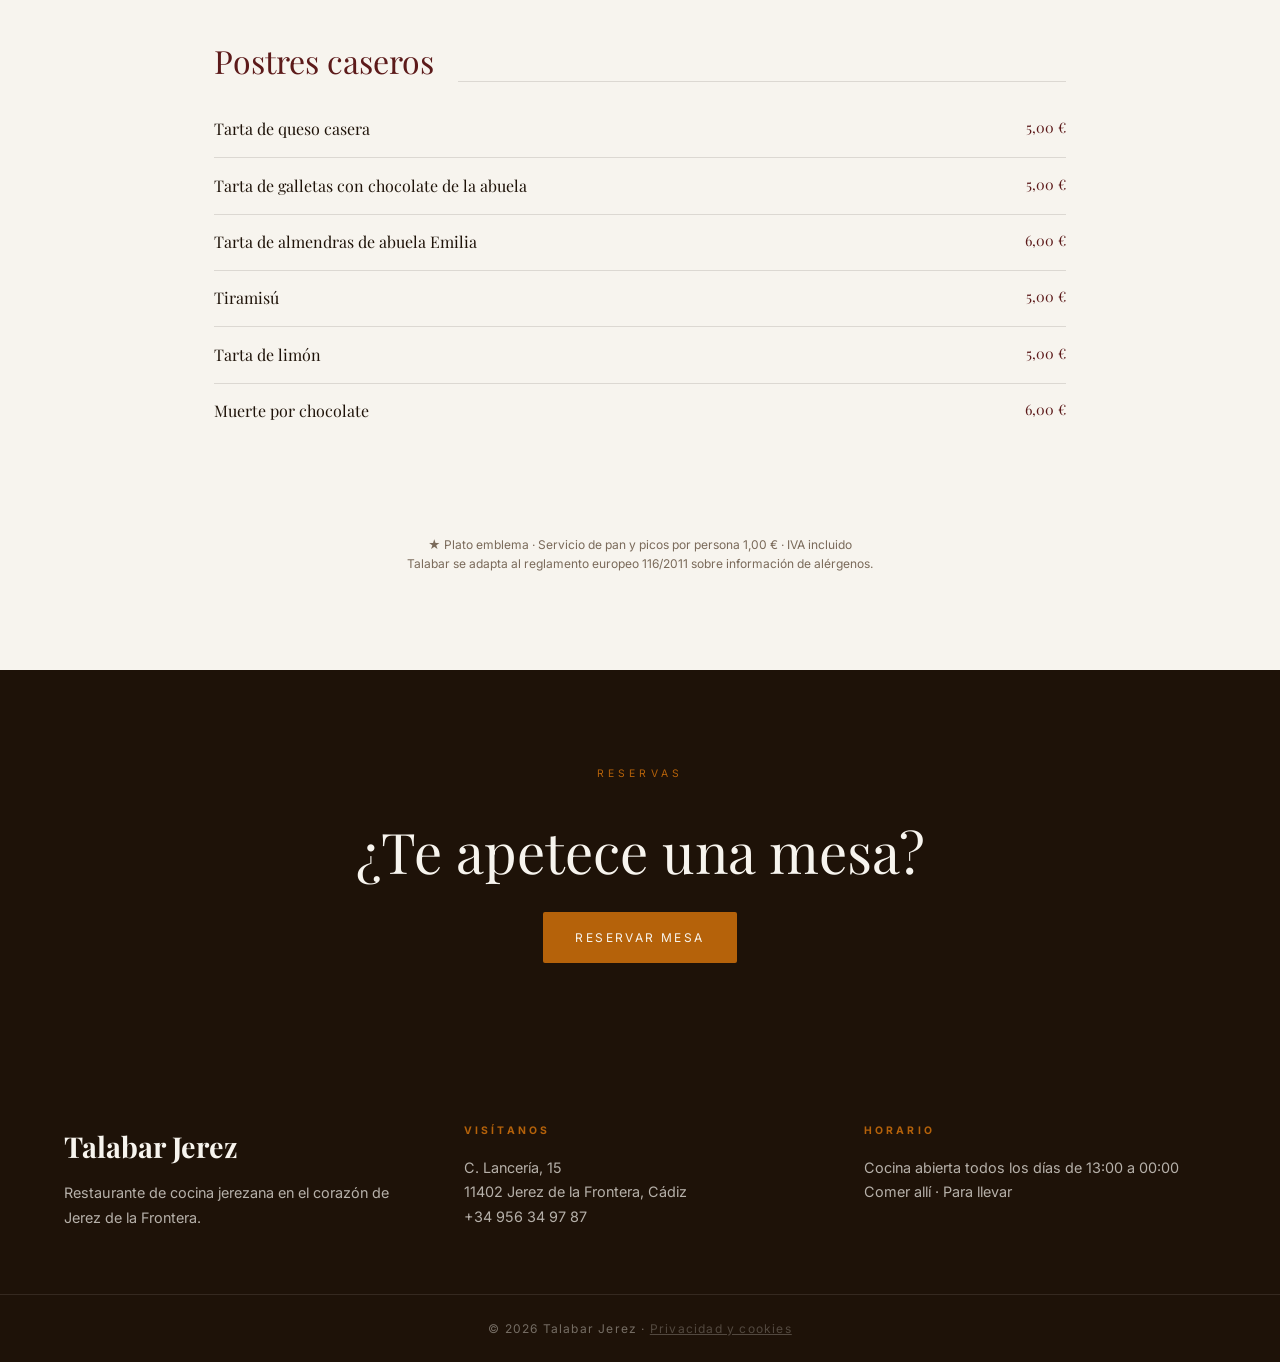
==== commit 6c28e546: "Add files via upload" ====
--- a/carta.html
+++ b/carta.html
@@ -1,6 +1,16 @@
 <!DOCTYPE html>
 <html lang="es">
 <head>
+  <script>
+  window.dataLayer = window.dataLayer || [];
+  function gtag(){dataLayer.push(arguments);}
+  gtag('consent', 'default', {
+    'ad_storage': 'denied',
+    'ad_user_data': 'denied',
+    'ad_personalization': 'denied',
+    'analytics_storage': 'denied'
+  });
+  </script>
   <!-- Google Tag Manager -->
   <script>(function(w,d,s,l,i){w[l]=w[l]||[];w[l].push({'gtm.start':
   new Date().getTime(),event:'gtm.js'});var f=d.getElementsByTagName(s)[0],
@@ -58,14 +68,14 @@
   height="0" width="0" style="display:none;visibility:hidden"></iframe></noscript>
   <!-- End Google Tag Manager (noscript) -->
 
-<header class="site-header"><div class="header-inner"><a href="/" aria-label="Talabar Jerez · Inicio"><img src="assets/logo.png" alt="Talabar · Tapas y vinos" class="logo" width="140" height="40"></a><nav class="main-nav"><a href="/" class="nav-link">Inicio</a>
+<header class="site-header"><div class="header-inner"><a href="/" aria-label="Talabar Jerez · Inicio"><img src="assets/logo.png" alt="Talabar · Restaurante en Jerez de la Frontera" class="logo" width="140" height="40"></a><nav class="main-nav"><a href="/" class="nav-link">Inicio</a>
       <a href="carta.html" class="nav-link active">Carta</a>
       <a href="casa.html" class="nav-link">Casa</a>
       <a href="contacto.html" class="nav-link">Contacto</a>
-      </nav><a href="https://www.google.com/maps/reserve/v/dine/c/JcPCmgne7hU?source=pa&opi=89978449&hl=es-ES&gei=a0D_adntGJH-7M8Pyf-qqA4&sourceurl=https://www.google.com/search?q%3DTalabar%2BJerez%26stick%3DH4sIAAAAAAAA_-mgU1IxqEgxSEk2szQ0TbU0NjJMSbMyqLBINjWwNE1JMku2SDGxSDJaxMobkpiTmJRYpOCVWpRaBQB--NW2OAAAAA%26hl%3Des%26mat%3DCdPg5TbiYVehElcBTVDHnqG5Q6qwDD0koafIUenS075q8fnCwpQP_mUkiYWlAa-7-dK5sOdyFyAcqyFVtwDy60oJXaP-Bj78RO6tAwNab1A-1w59ZReJ9SiqOZ72VCgSKno%26authuser%3D0%26ved%3D2ahUKEwjGgpzRsKyUAxWfTqQEHT1LE_sQ-MgIegQIGRAm" class="btn-reservar" target="_blank" rel="noopener">Reservar</a><button class="menu-toggle" aria-label="Menú" onclick="toggleMenu()">&#9776;</button></div><div class="mobile-nav" id="mobileNav"><a href="/" class="nav-link">Inicio</a><a href="carta.html" class="nav-link">Carta</a><a href="casa.html" class="nav-link">Casa</a><a href="contacto.html" class="nav-link">Contacto</a><a href="https://www.google.com/maps/reserve/v/dine/c/JcPCmgne7hU?source=pa&opi=89978449&hl=es-ES&gei=a0D_adntGJH-7M8Pyf-qqA4&sourceurl=https://www.google.com/search?q%3DTalabar%2BJerez%26stick%3DH4sIAAAAAAAA_-mgU1IxqEgxSEk2szQ0TbU0NjJMSbMyqLBINjWwNE1JMku2SDGxSDJaxMobkpiTmJRYpOCVWpRaBQB--NW2OAAAAA%26hl%3Des%26mat%3DCdPg5TbiYVehElcBTVDHnqG5Q6qwDD0koafIUenS075q8fnCwpQP_mUkiYWlAa-7-dK5sOdyFyAcqyFVtwDy60oJXaP-Bj78RO6tAwNab1A-1w59ZReJ9SiqOZ72VCgSKno%26authuser%3D0%26ved%3D2ahUKEwjGgpzRsKyUAxWfTqQEHT1LE_sQ-MgIegQIGRAm" class="btn-reservar" style="margin-top:1rem;display:inline-block" target="_blank" rel="noopener">Reservar</a></div></header>
+      </nav><a href="https://www.google.com/maps/reserve/v/dine/c/JcPCmgne7hU" class="btn-reservar" target="_blank" rel="noopener">Reservar</a><button class="menu-toggle" aria-label="Menú" onclick="toggleMenu()">&#9776;</button></div><div class="mobile-nav" id="mobileNav"><a href="/" class="nav-link">Inicio</a><a href="carta.html" class="nav-link">Carta</a><a href="casa.html" class="nav-link">Casa</a><a href="contacto.html" class="nav-link">Contacto</a><a href="https://www.google.com/maps/reserve/v/dine/c/JcPCmgne7hU" class="btn-reservar" style="margin-top:1rem;display:inline-block" target="_blank" rel="noopener">Reservar</a></div></header>
 <main>
   <section class="carta-video">
-  <video autoplay muted loop playsinline poster="assets/talabar-interior.webp">
+  <video autoplay muted loop playsinline preload="metadata" poster="assets/talabar-interior.webp">
     <source src="assets/talabar-cocina.mp4" type="video/mp4">
   </video>
   <div class="carta-video-overlay">
@@ -100,10 +110,10 @@
   <div class="cta-section">
     <p class="label accent">Reservas</p>
     <h2>¿Te apetece una mesa?</h2>
-    <a href="https://www.google.com/maps/reserve/v/dine/c/JcPCmgne7hU?source=pa&opi=89978449&hl=es-ES&gei=a0D_adntGJH-7M8Pyf-qqA4&sourceurl=https://www.google.com/search?q%3DTalabar%2BJerez%26stick%3DH4sIAAAAAAAA_-mgU1IxqEgxSEk2szQ0TbU0NjJMSbMyqLBINjWwNE1JMku2SDGxSDJaxMobkpiTmJRYpOCVWpRaBQB--NW2OAAAAA%26hl%3Des%26mat%3DCdPg5TbiYVehElcBTVDHnqG5Q6qwDD0koafIUenS075q8fnCwpQP_mUkiYWlAa-7-dK5sOdyFyAcqyFVtwDy60oJXaP-Bj78RO6tAwNab1A-1w59ZReJ9SiqOZ72VCgSKno%26authuser%3D0%26ved%3D2ahUKEwjGgpzRsKyUAxWfTqQEHT1LE_sQ-MgIegQIGRAm" class="btn-primary" target="_blank" rel="noopener">Reservar mesa</a>
+    <a href="https://www.google.com/maps/reserve/v/dine/c/JcPCmgne7hU" class="btn-primary" target="_blank" rel="noopener">Reservar mesa</a>
   </div>
 </main>
-<footer class="site-footer"><div class="footer-inner"><div><h3>Talabar Jerez</h3><p>Tapas de producto en el corazón de Jerez de la Frontera.</p></div><div><h4>Visítanos</h4><p>C. Lancería, 15<br>11402 Jerez de la Frontera, Cádiz<br><a href="tel:+34956349787">+34 956 34 97 87</a></p></div><div><h4>Horario</h4><p>Cocina abierta todos los días de 13:00 a 00:00<br>Comer allí · Para llevar</p></div></div><div class="footer-copy">© 2026 Talabar Jerez · <a href="/privacidad.html" style="color:inherit;opacity:0.6;text-decoration:underline">Privacidad y cookies</a></div></footer><script>function toggleMenu(){document.getElementById('mobileNav').classList.toggle('open');}</script>
+<footer class="site-footer"><div class="footer-inner"><div><h3>Talabar Jerez</h3><p>Restaurante de cocina jerezana en el corazón de Jerez de la Frontera.</p></div><div><h4>Visítanos</h4><p>C. Lancería, 15<br>11402 Jerez de la Frontera, Cádiz<br><a href="tel:+34956349787">+34 956 34 97 87</a></p></div><div><h4>Horario</h4><p>Cocina abierta todos los días de 13:00 a 00:00<br>Comer allí · Para llevar</p></div></div><div class="footer-copy">© 2026 Talabar Jerez · <a href="/privacidad.html" style="color:inherit;opacity:0.6;text-decoration:underline">Privacidad y cookies</a></div></footer><script>function toggleMenu(){document.getElementById('mobileNav').classList.toggle('open');}</script>
 
 
 
@@ -134,7 +144,7 @@
   display: none;
 }
 </style>
-<a href="https://www.google.com/maps/reserve/v/dine/c/JcPCmgne7hU?source=pa&opi=89978449&hl=es-ES&gei=a0D_adntGJH-7M8Pyf-qqA4&sourceurl=https://www.google.com/search?q%3DTalabar%2BJerez%26stick%3DH4sIAAAAAAAA_-mgU1IxqEgxSEk2szQ0TbU0NjJMSbMyqLBINjWwNE1JMku2SDGxSDJaxMobkpiTmJRYpOCVWpRaBQB--NW2OAAAAA%26hl%3Des%26mat%3DCdPg5TbiYVehElcBTVDHnqG5Q6qwDD0koafIUenS075q8fnCwpQP_mUkiYWlAa-7-dK5sOdyFyAcqyFVtwDy60oJXaP-Bj78RO6tAwNab1A-1w59ZReJ9SiqOZ72VCgSKno%26authuser%3D0%26ved%3D2ahUKEwjGgpzRsKyUAxWfTqQEHT1LE_sQ-MgIegQIGRAm" id="sticky-reserva" target="_blank" rel="noopener">Reservar mesa</a>
+<a href="https://www.google.com/maps/reserve/v/dine/c/JcPCmgne7hU" id="sticky-reserva" target="_blank" rel="noopener">Reservar mesa</a>
 <script>
 (function() {
   var btn = document.getElementById('sticky-reserva');
@@ -158,14 +168,17 @@
     <a href="/privacidad.html" style="color:#b5620a;text-decoration:underline;margin-left:0.3rem">Más información</a>
   </p>
   <div style="display:flex;gap:0.75rem;flex-shrink:0">
-    <button onclick="cerrarCookies()" style="background:transparent;border:1px solid rgba(247,244,238,0.3);color:rgba(247,244,238,0.7);padding:0.55rem 1.2rem;font-size:0.72rem;letter-spacing:0.12em;text-transform:uppercase;cursor:pointer;border-radius:2px;font-family:'Inter',sans-serif;">Rechazar</button>
-    <button onclick="cerrarCookies()" style="background:#b5620a;border:none;color:#f5f0e8;padding:0.55rem 1.2rem;font-size:0.72rem;letter-spacing:0.12em;text-transform:uppercase;cursor:pointer;border-radius:2px;font-family:'Inter',sans-serif;">Aceptar</button>
+    <button onclick="cerrarCookies(false)" style="background:transparent;border:1px solid rgba(247,244,238,0.3);color:rgba(247,244,238,0.7);padding:0.55rem 1.2rem;font-size:0.72rem;letter-spacing:0.12em;text-transform:uppercase;cursor:pointer;border-radius:2px;font-family:'Inter',sans-serif;">Rechazar</button>
+    <button onclick="cerrarCookies(true)" style="background:#b5620a;border:none;color:#f5f0e8;padding:0.55rem 1.2rem;font-size:0.72rem;letter-spacing:0.12em;text-transform:uppercase;cursor:pointer;border-radius:2px;font-family:'Inter',sans-serif;">Aceptar</button>
   </div>
 </div>
 <script>
 (function() {
   try {
     var consent = localStorage.getItem('talabar_cookie_consent');
+    if (consent === 'granted' || consent === 'done') {
+      gtag('consent', 'update', { 'analytics_storage': 'granted' });
+    }
     if (!consent) {
       setTimeout(function() {
         var b = document.getElementById('cookie-banner');
@@ -173,8 +186,9 @@
       }, 1000);
     }
   } catch(e) {}
-  window.cerrarCookies = function() {
-    try { localStorage.setItem('talabar_cookie_consent', 'done'); } catch(e) {}
+  window.cerrarCookies = function(aceptado) {
+    try { localStorage.setItem('talabar_cookie_consent', aceptado ? 'granted' : 'denied'); } catch(e) {}
+    gtag('consent', 'update', { 'analytics_storage': aceptado ? 'granted' : 'denied' });
     var b = document.getElementById('cookie-banner');
     if (b) b.style.display = 'none';
   };
--- a/style.css
+++ b/style.css
@@ -1,7 +1,6 @@
 /* ===== RESET & BASE ===== */
 *, *::before, *::after { box-sizing: border-box; margin: 0; padding: 0; }
 html { scroll-behavior: smooth; }
-body { overflow-x: hidden; }
 body {
   overflow-x: hidden;
   font-family: 'Inter', sans-serif;
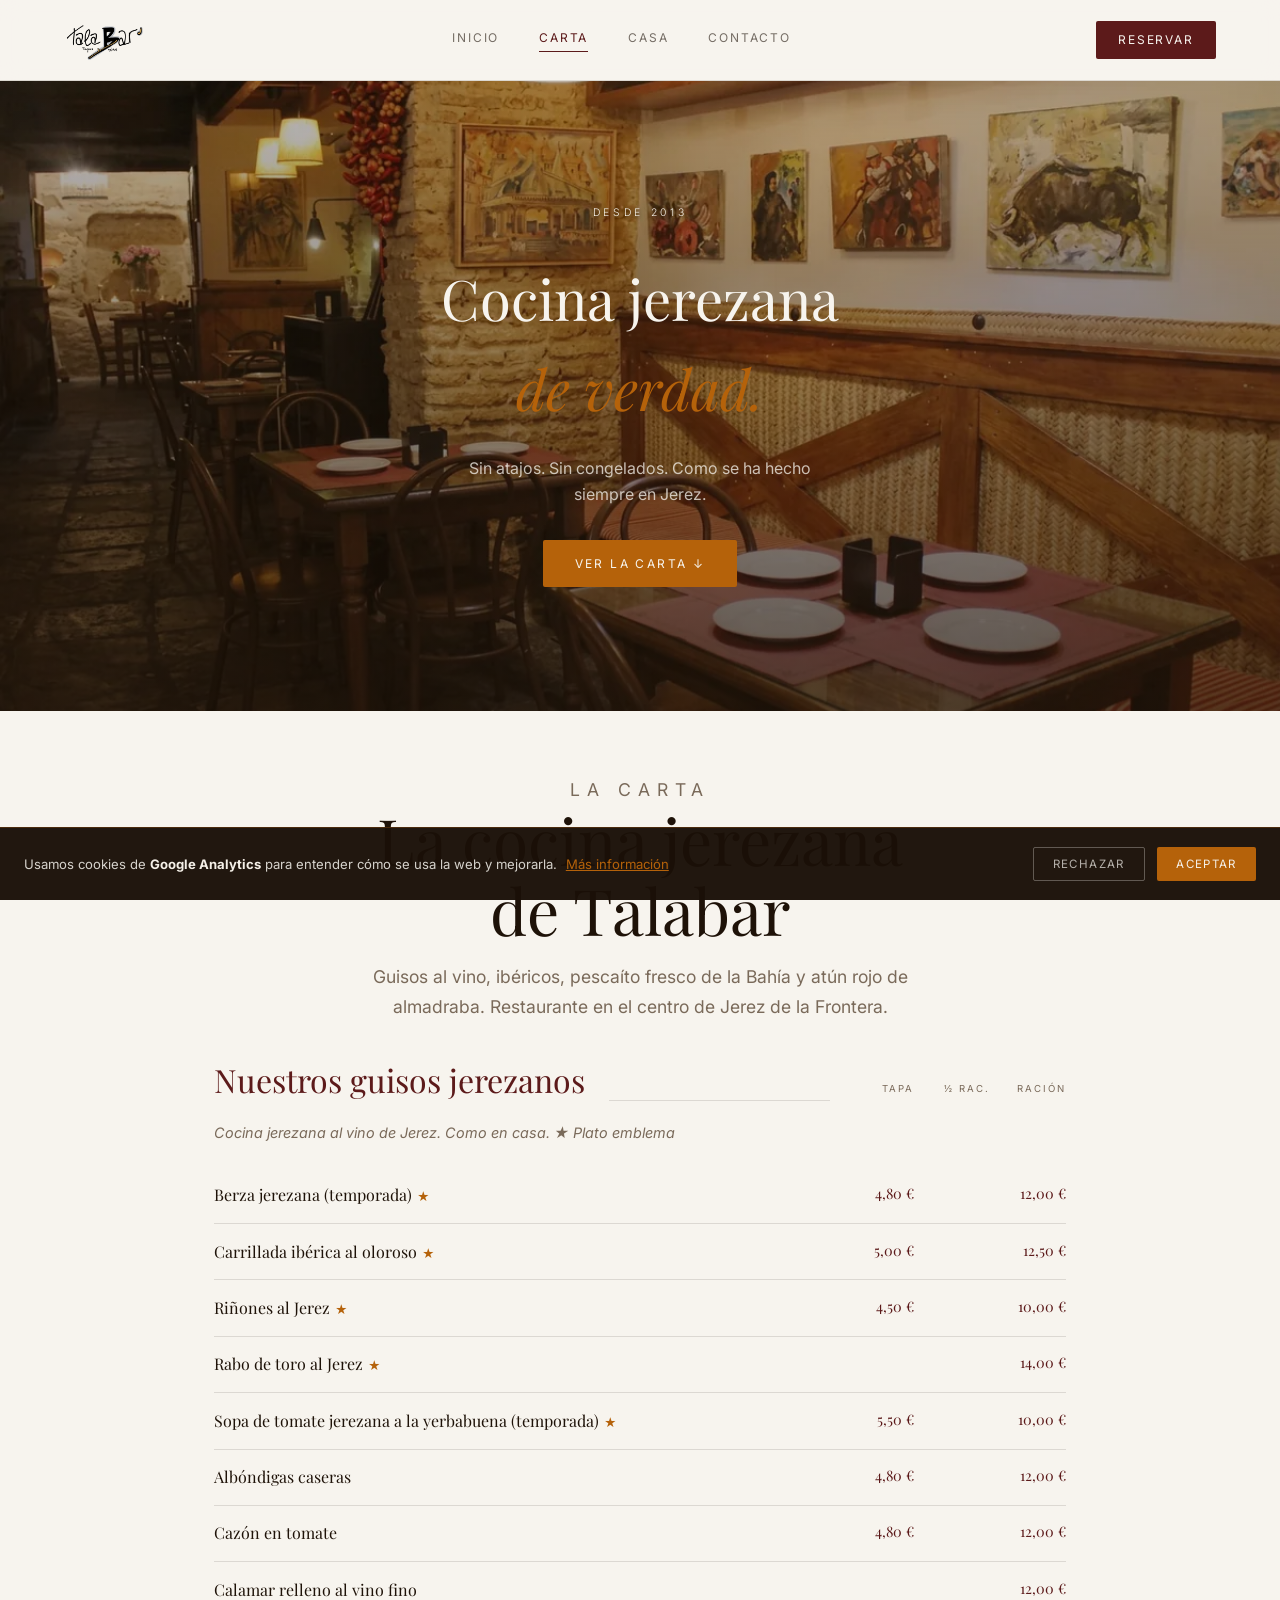
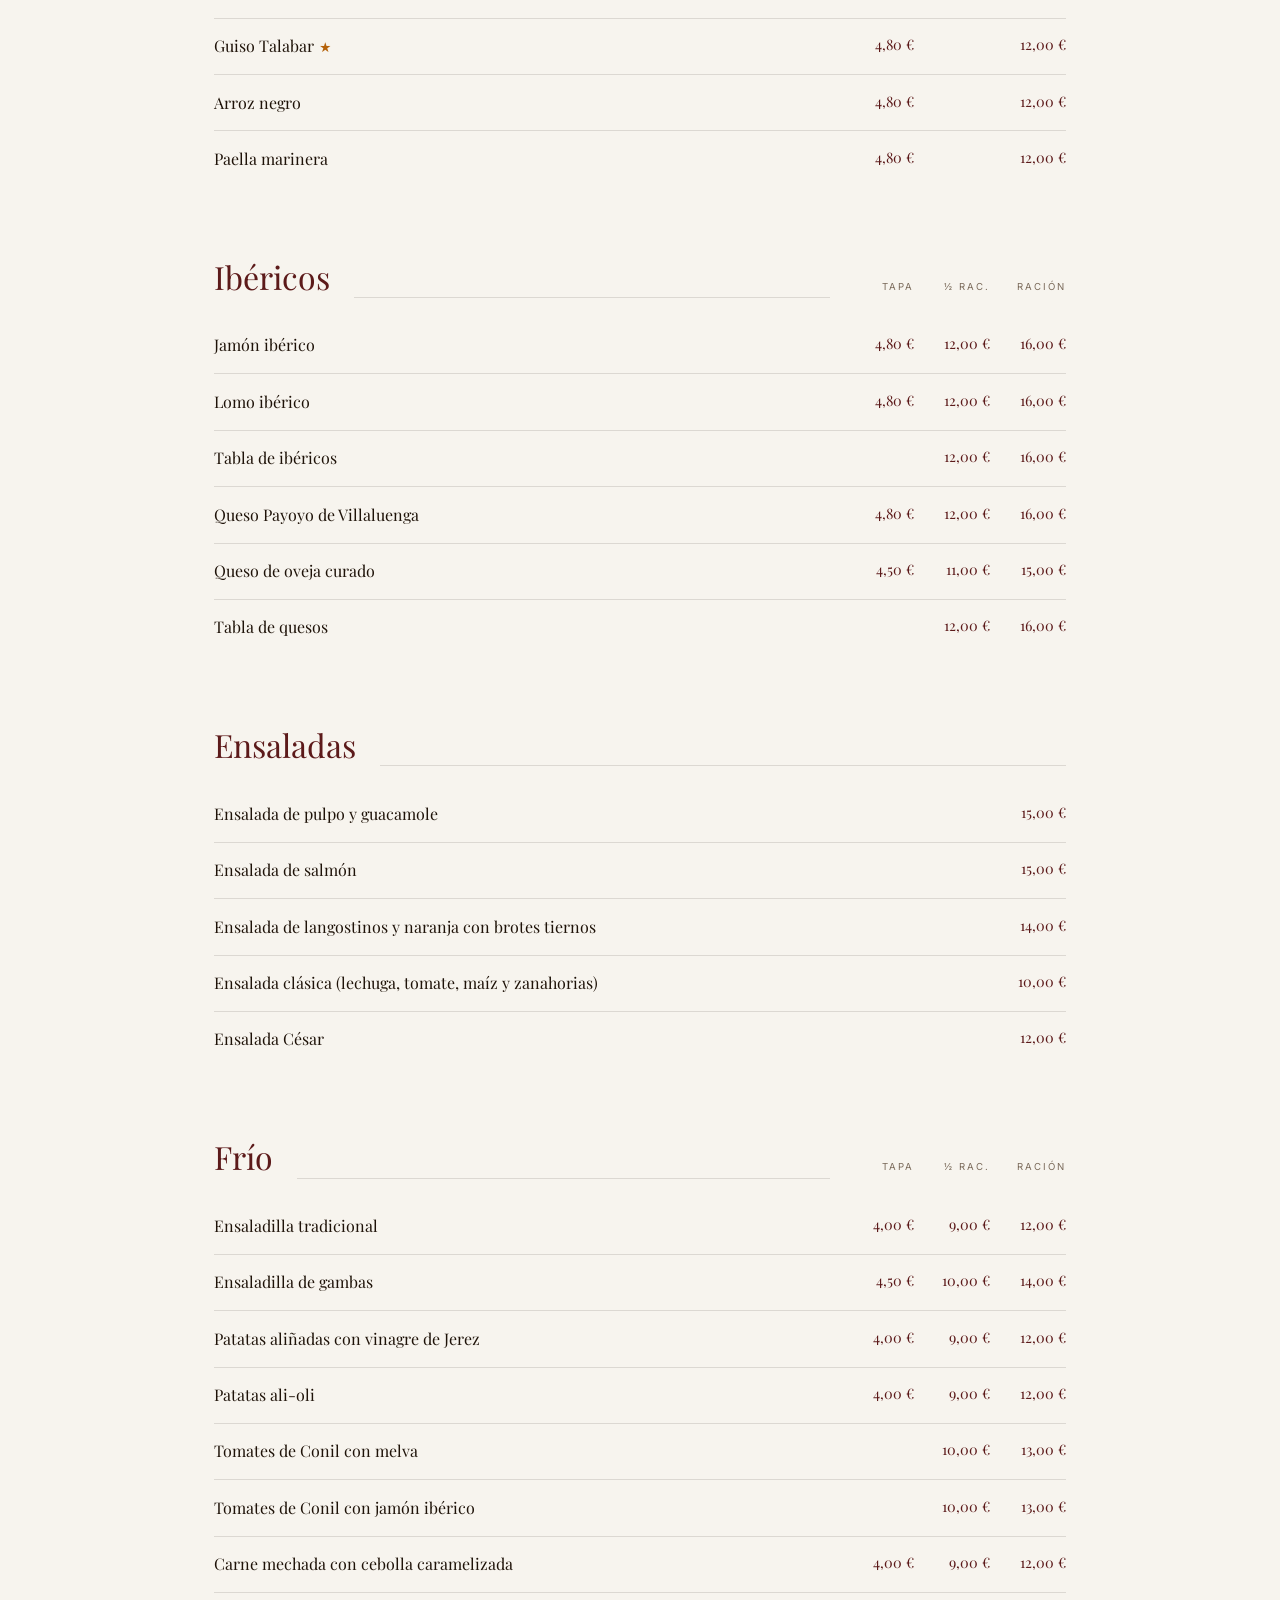
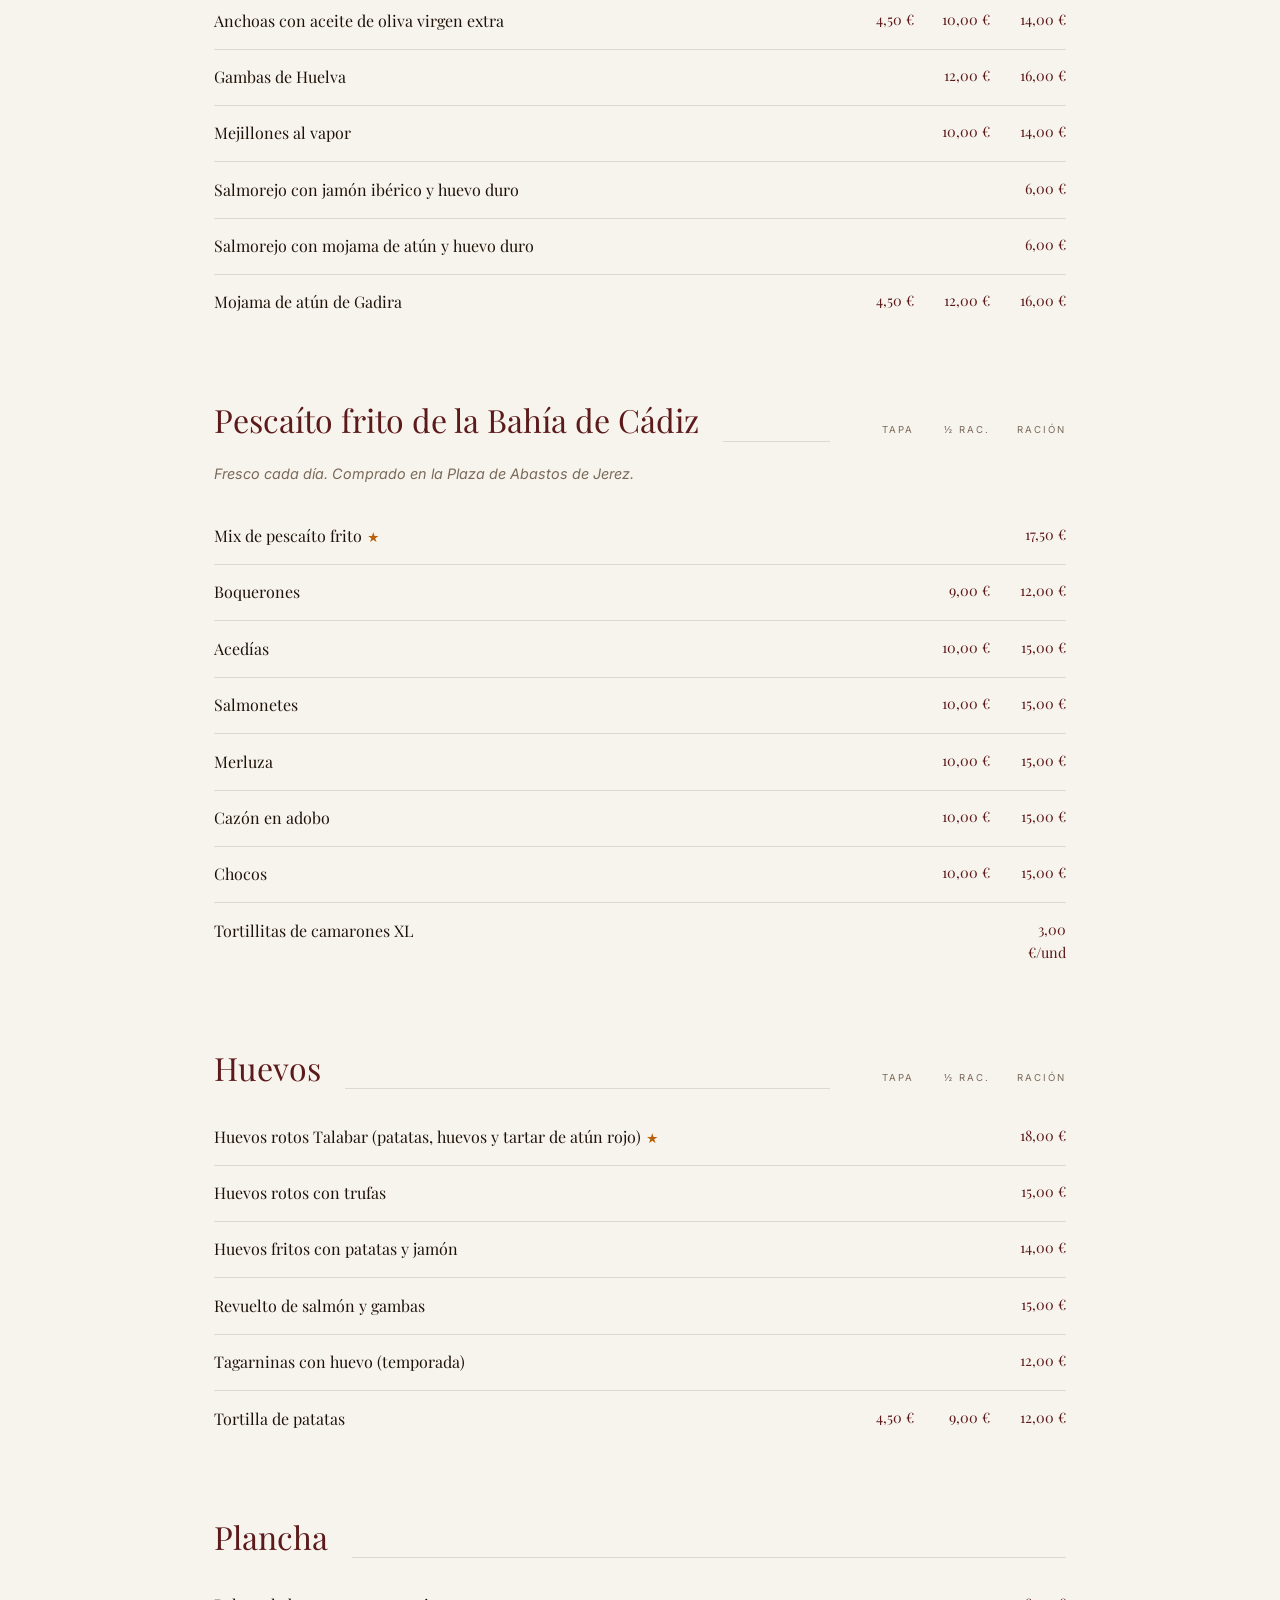
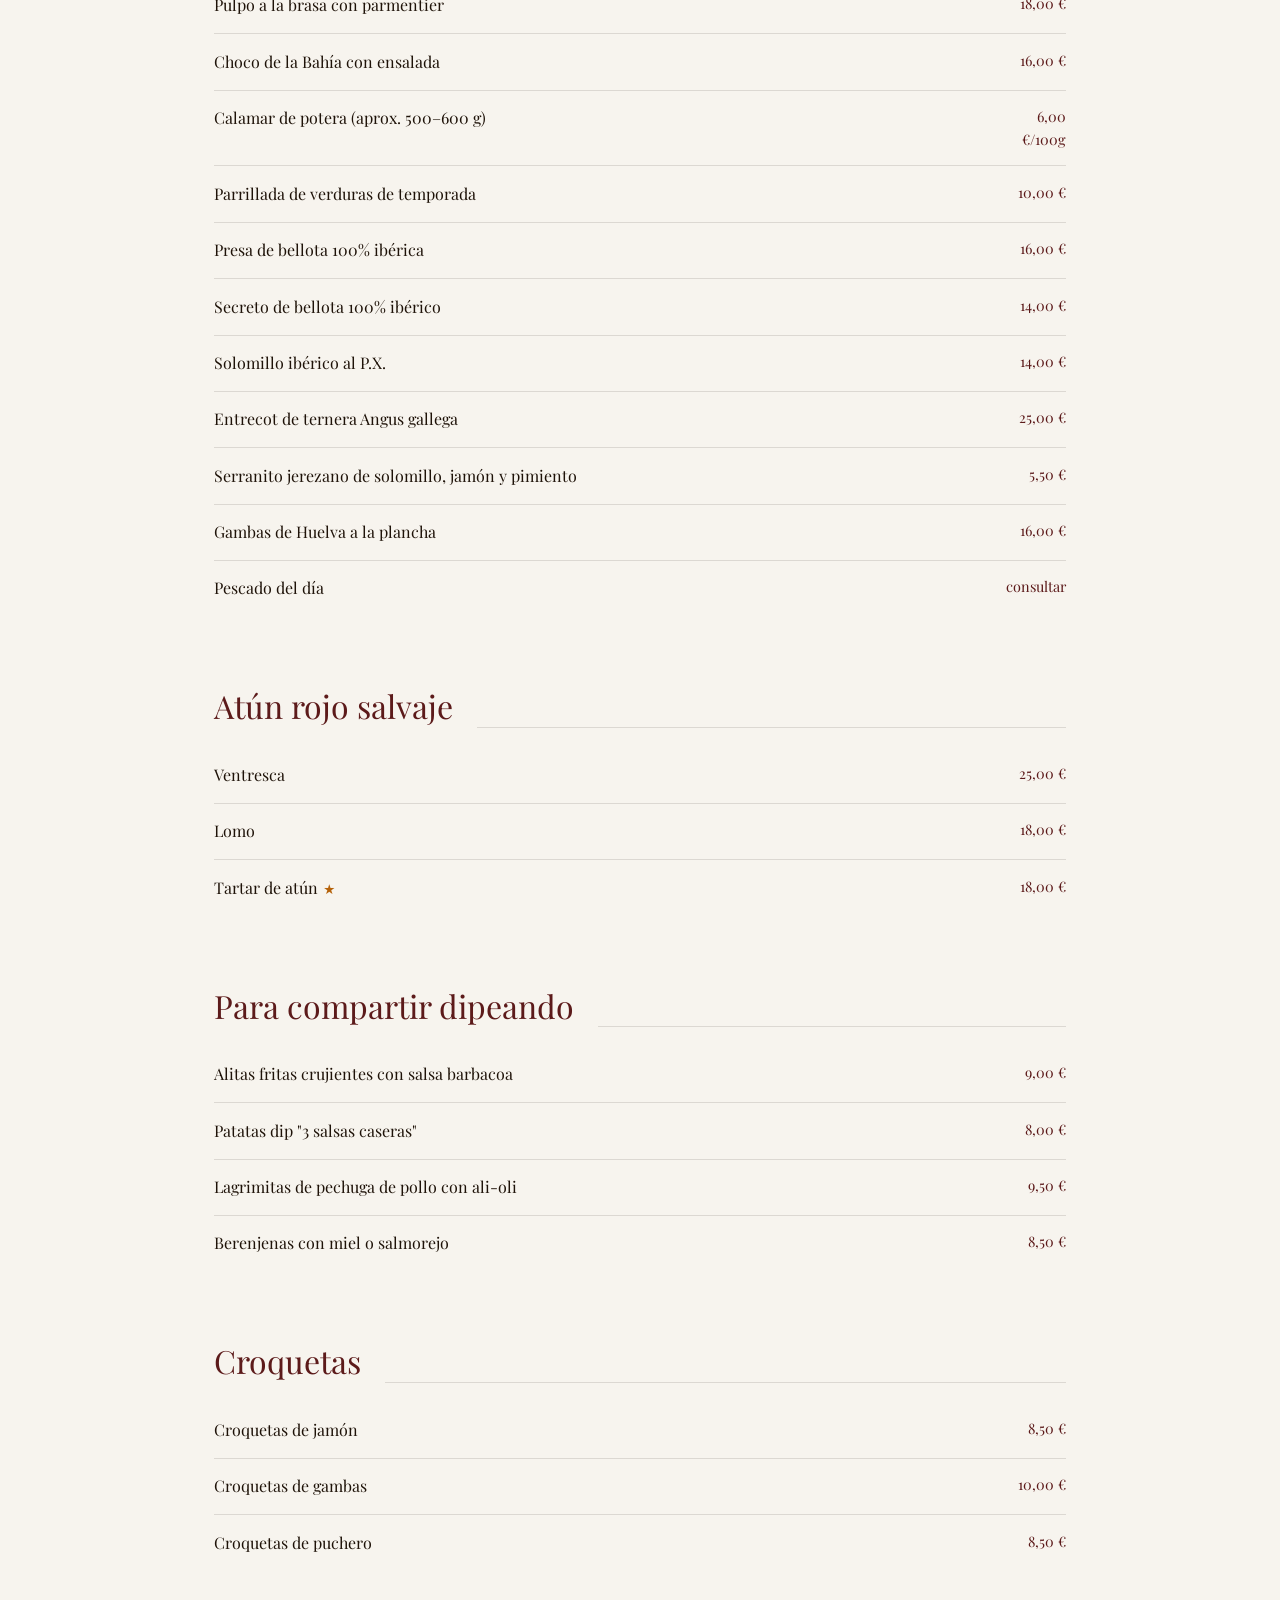
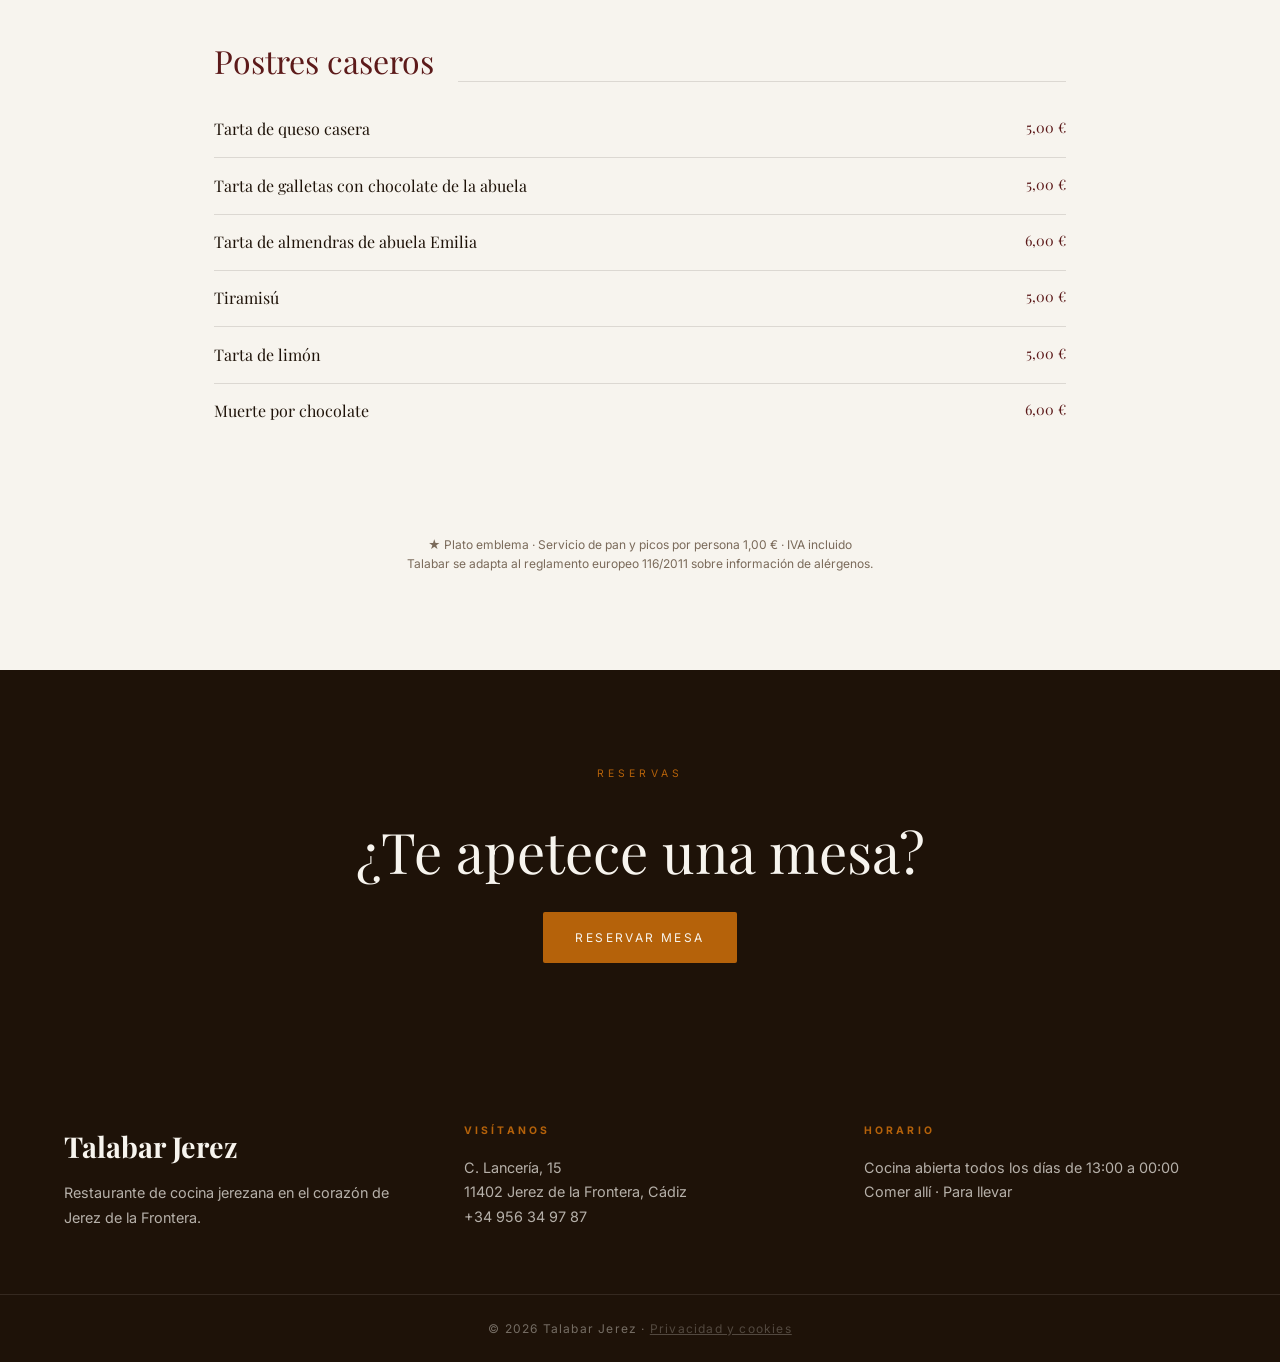
==== commit 3a194c17: "Add files via upload" ====
--- a/carta.html
+++ b/carta.html
@@ -36,7 +36,11 @@
   <meta name="twitter:title" content="Carta de Talabar Jerez — Cocina jerezana, guisos y vinos de Jerez">
   <meta name="twitter:description" content="La carta de Talabar: berza jerezana, carrillada al oloroso, pescaíto frito de la Bahía, atún rojo y vinos de Jerez. Cocina jerezana de producto en el centro de Jerez de la Frontera.">
   <meta name="twitter:image" content="https://www.talabarjerez.com/assets/dish-berza.webp">
-  <link rel="preconnect" href="https://fonts.googleapis.com"><link rel="preconnect" href="https://fonts.gstatic.com" crossorigin><link href="https://fonts.googleapis.com/css2?family=Playfair+Display:ital,wght@0,400;0,600;1,400&family=Inter:wght@300;400;500&display=swap" rel="stylesheet"><link rel="stylesheet" href="style.css">
+  <link rel="preconnect" href="https://fonts.googleapis.com">
+  <link rel="preconnect" href="https://fonts.gstatic.com" crossorigin>
+  <link rel="preload" as="style" href="https://fonts.googleapis.com/css2?family=Playfair+Display:ital,wght@0,400;0,600;1,400&family=Inter:wght@300;400;500&display=swap" onload="this.onload=null;this.rel='stylesheet'">
+  <noscript><link rel="stylesheet" href="https://fonts.googleapis.com/css2?family=Playfair+Display:ital,wght@0,400;0,600;1,400&family=Inter:wght@300;400;500&display=swap"></noscript>
+  <link rel="stylesheet" href="style.css">
   <style>
     .carta-video {
       position: relative; width: 100%; height: 70vh; overflow: hidden;
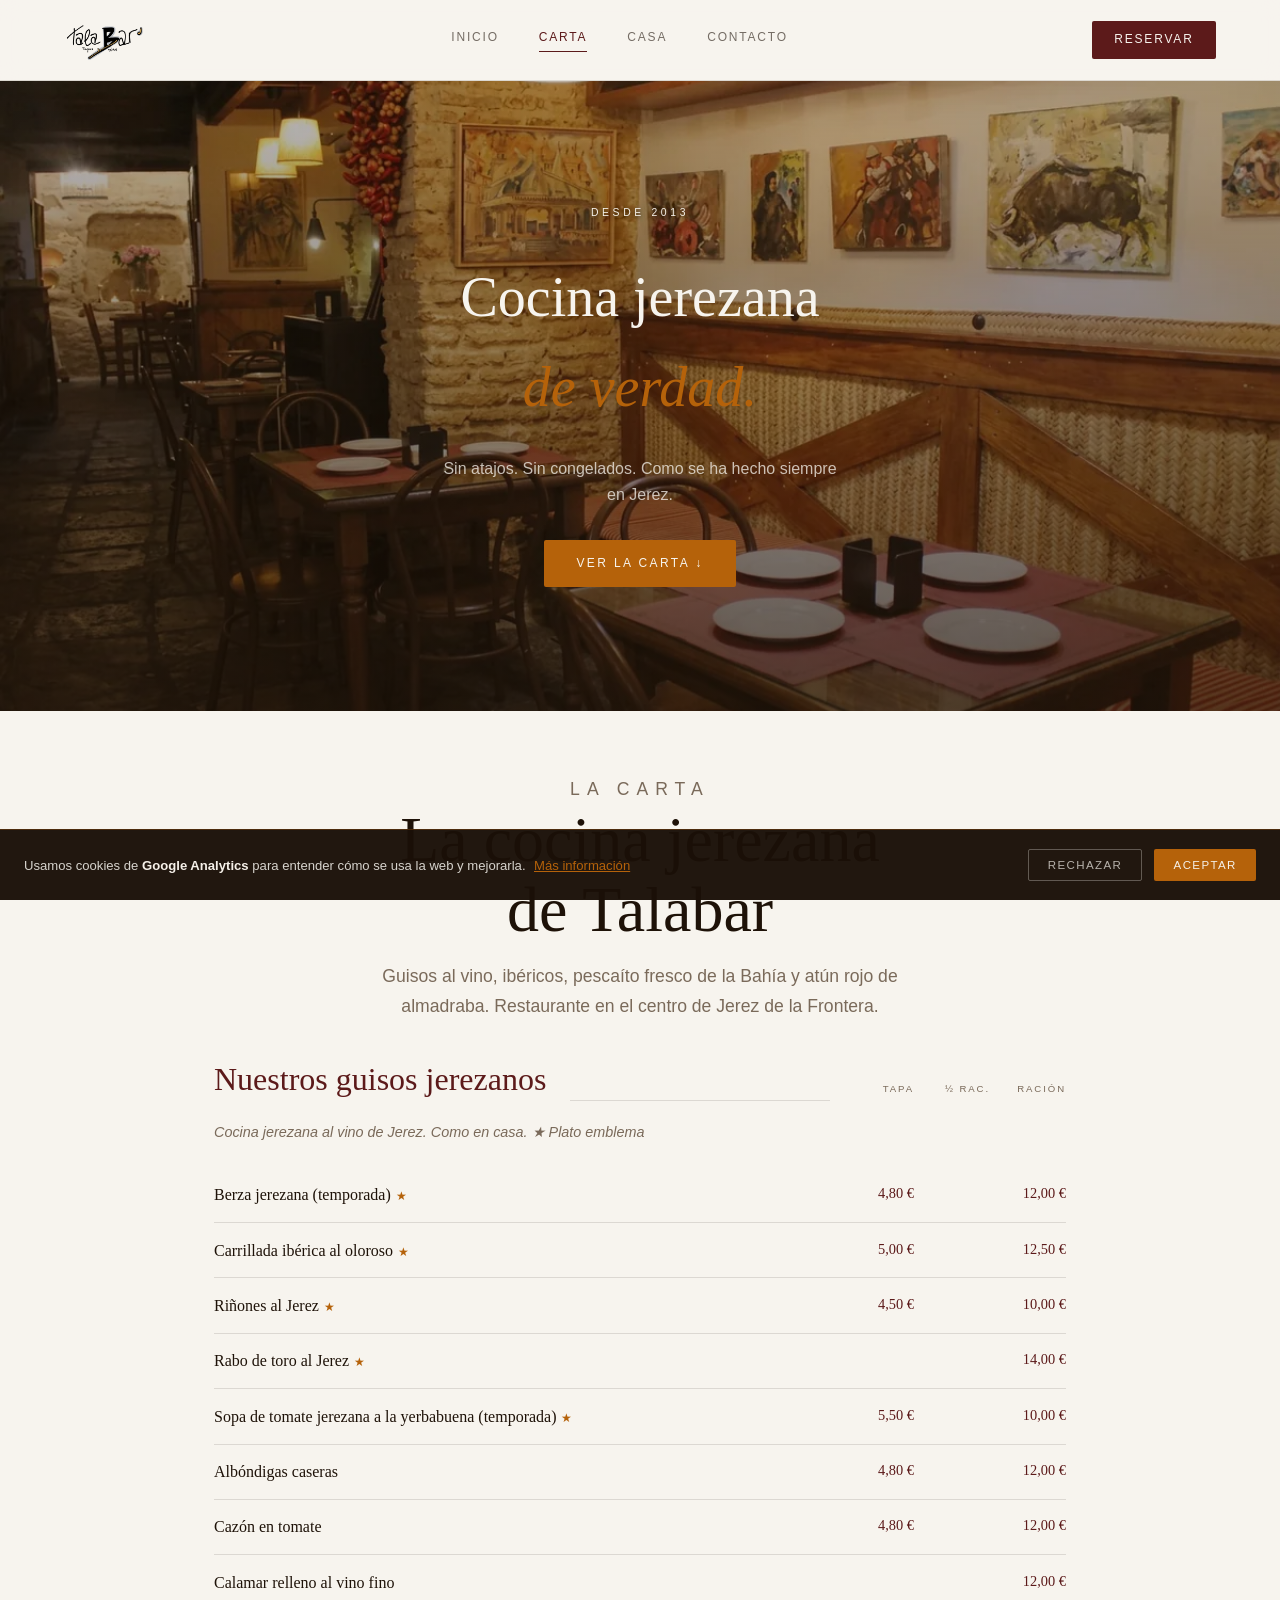
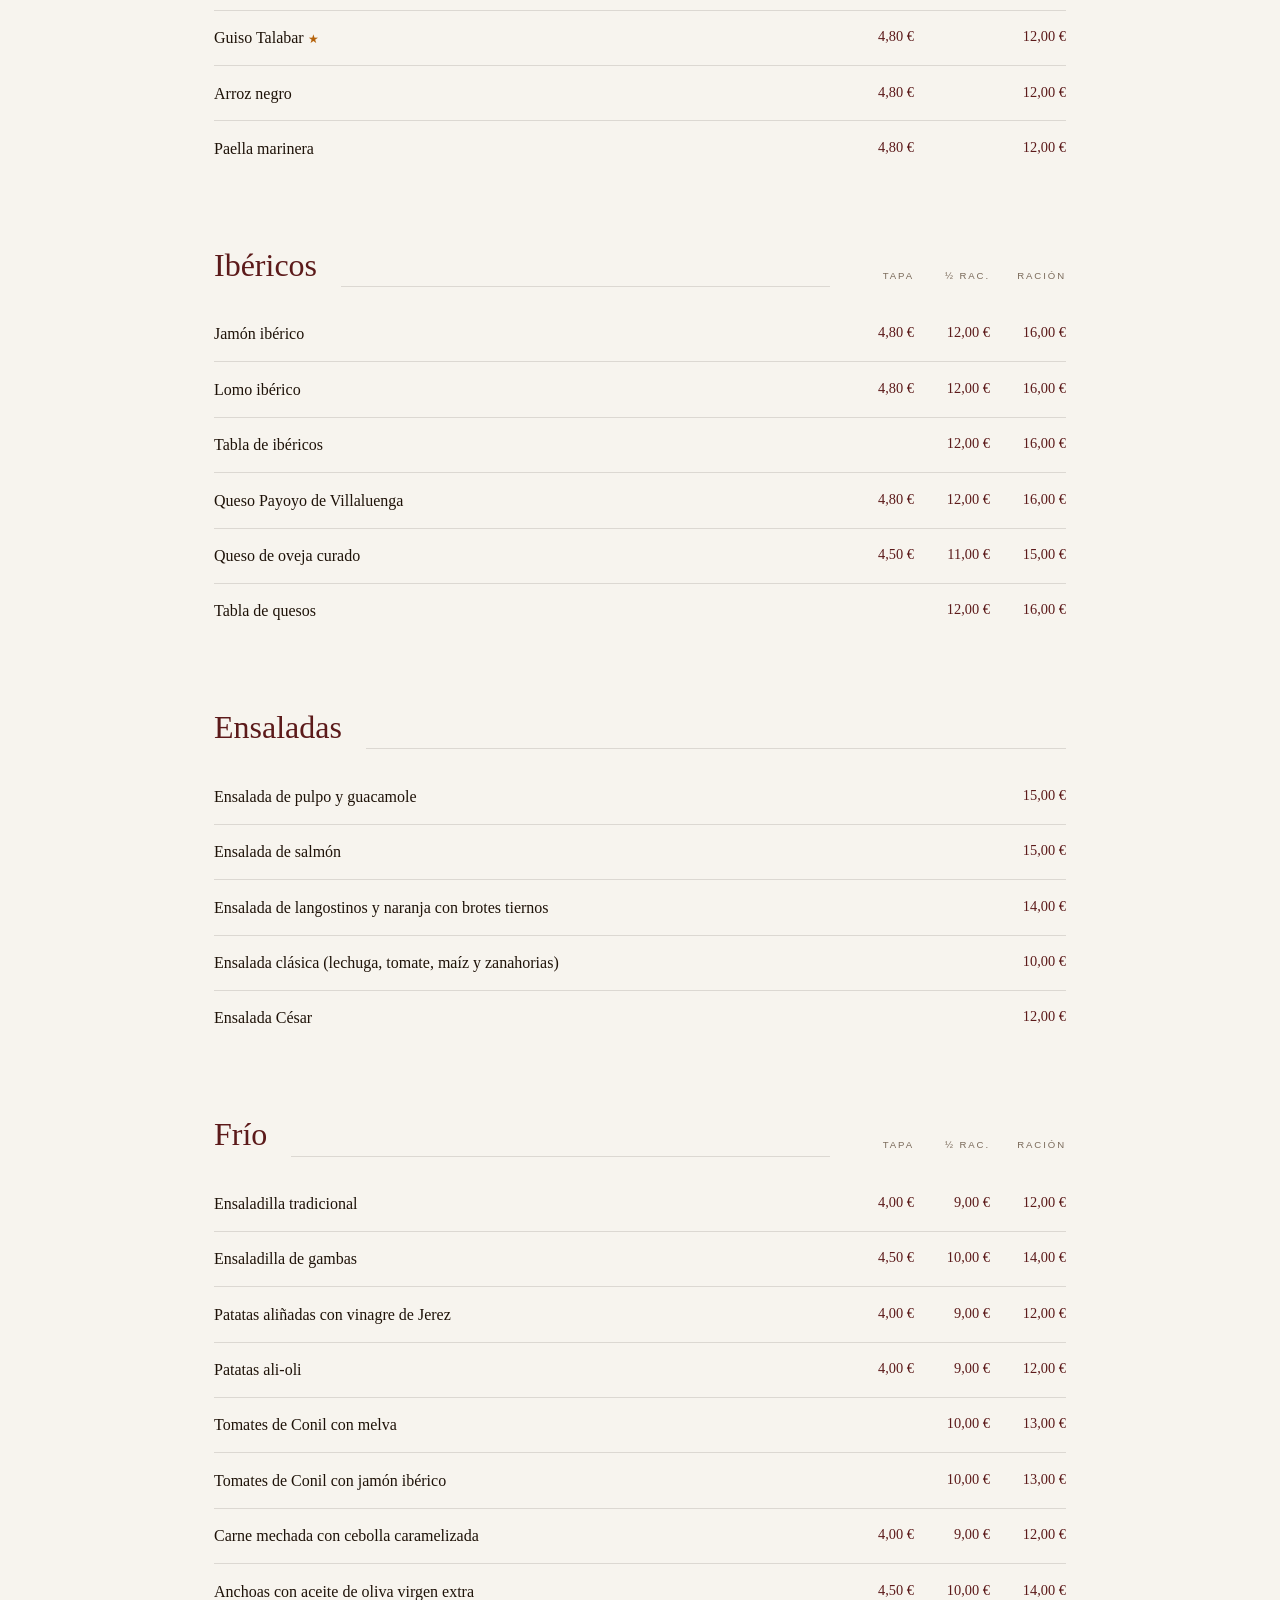
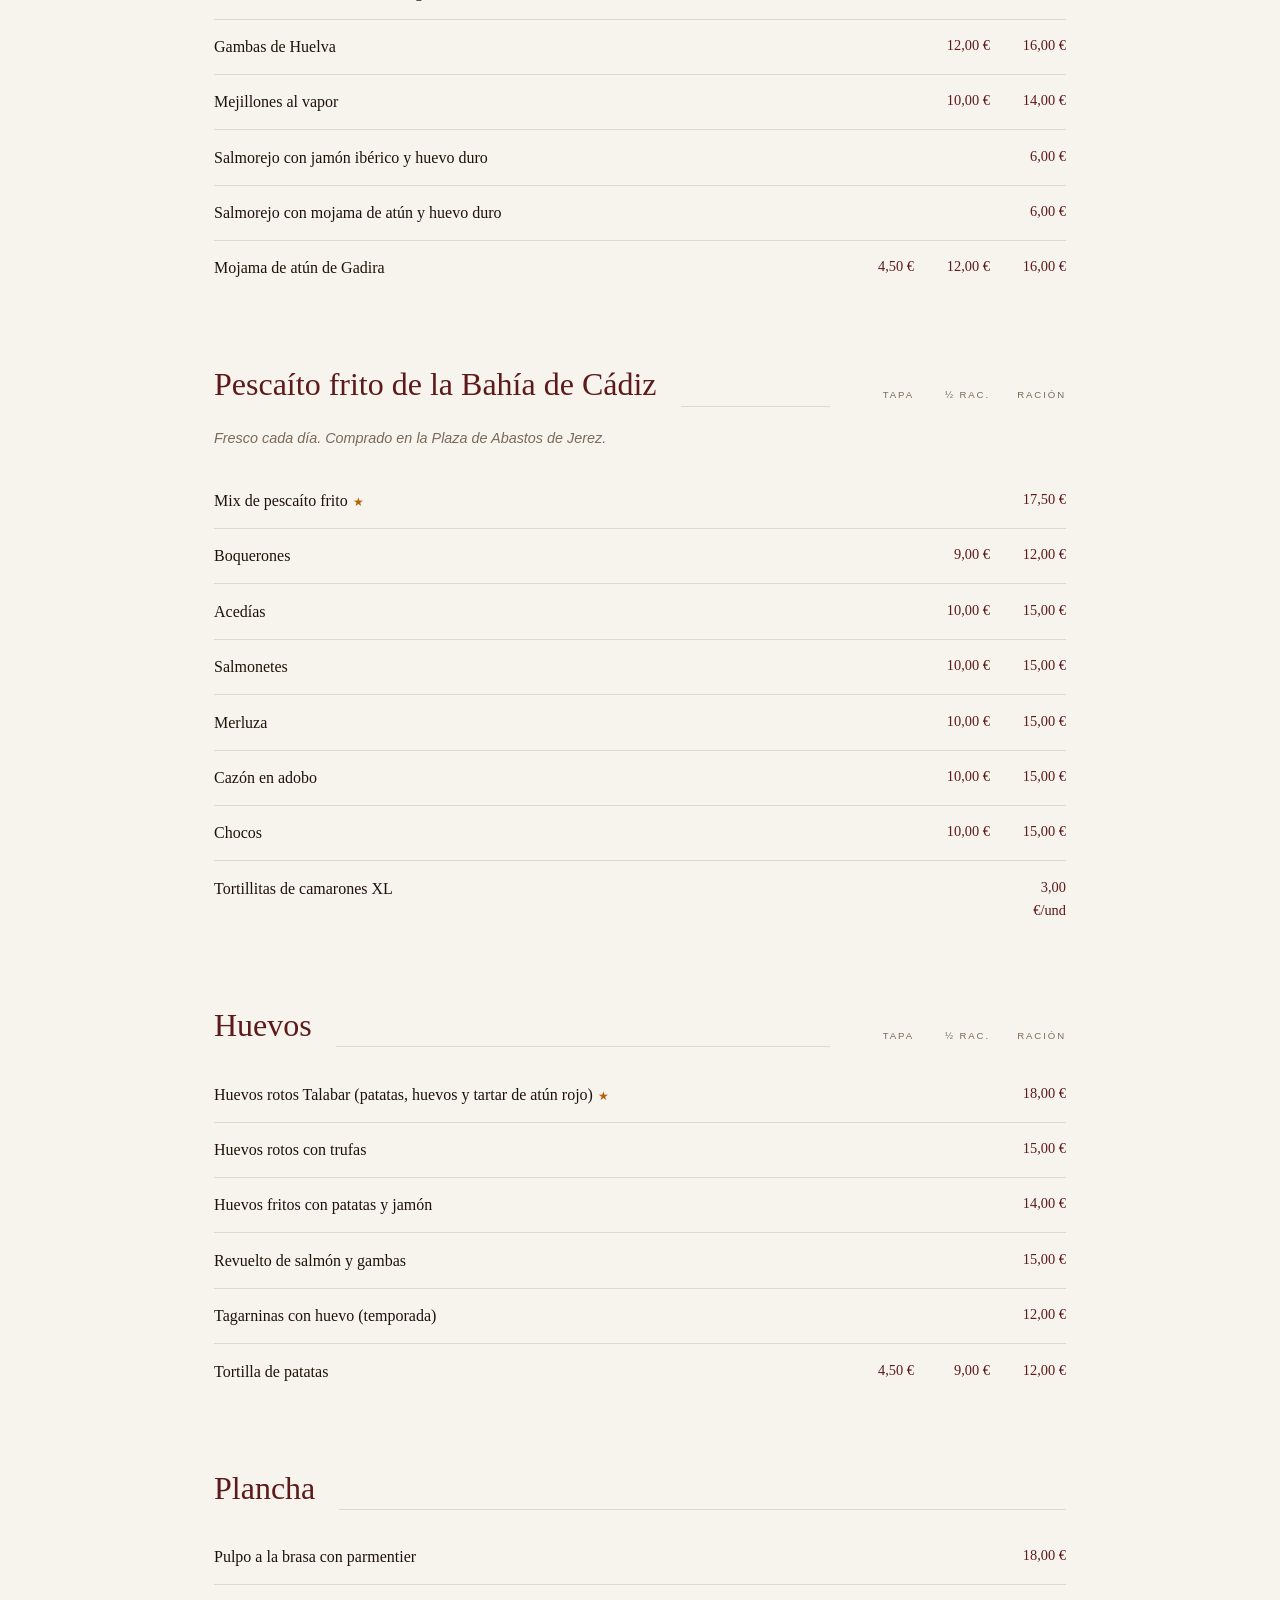
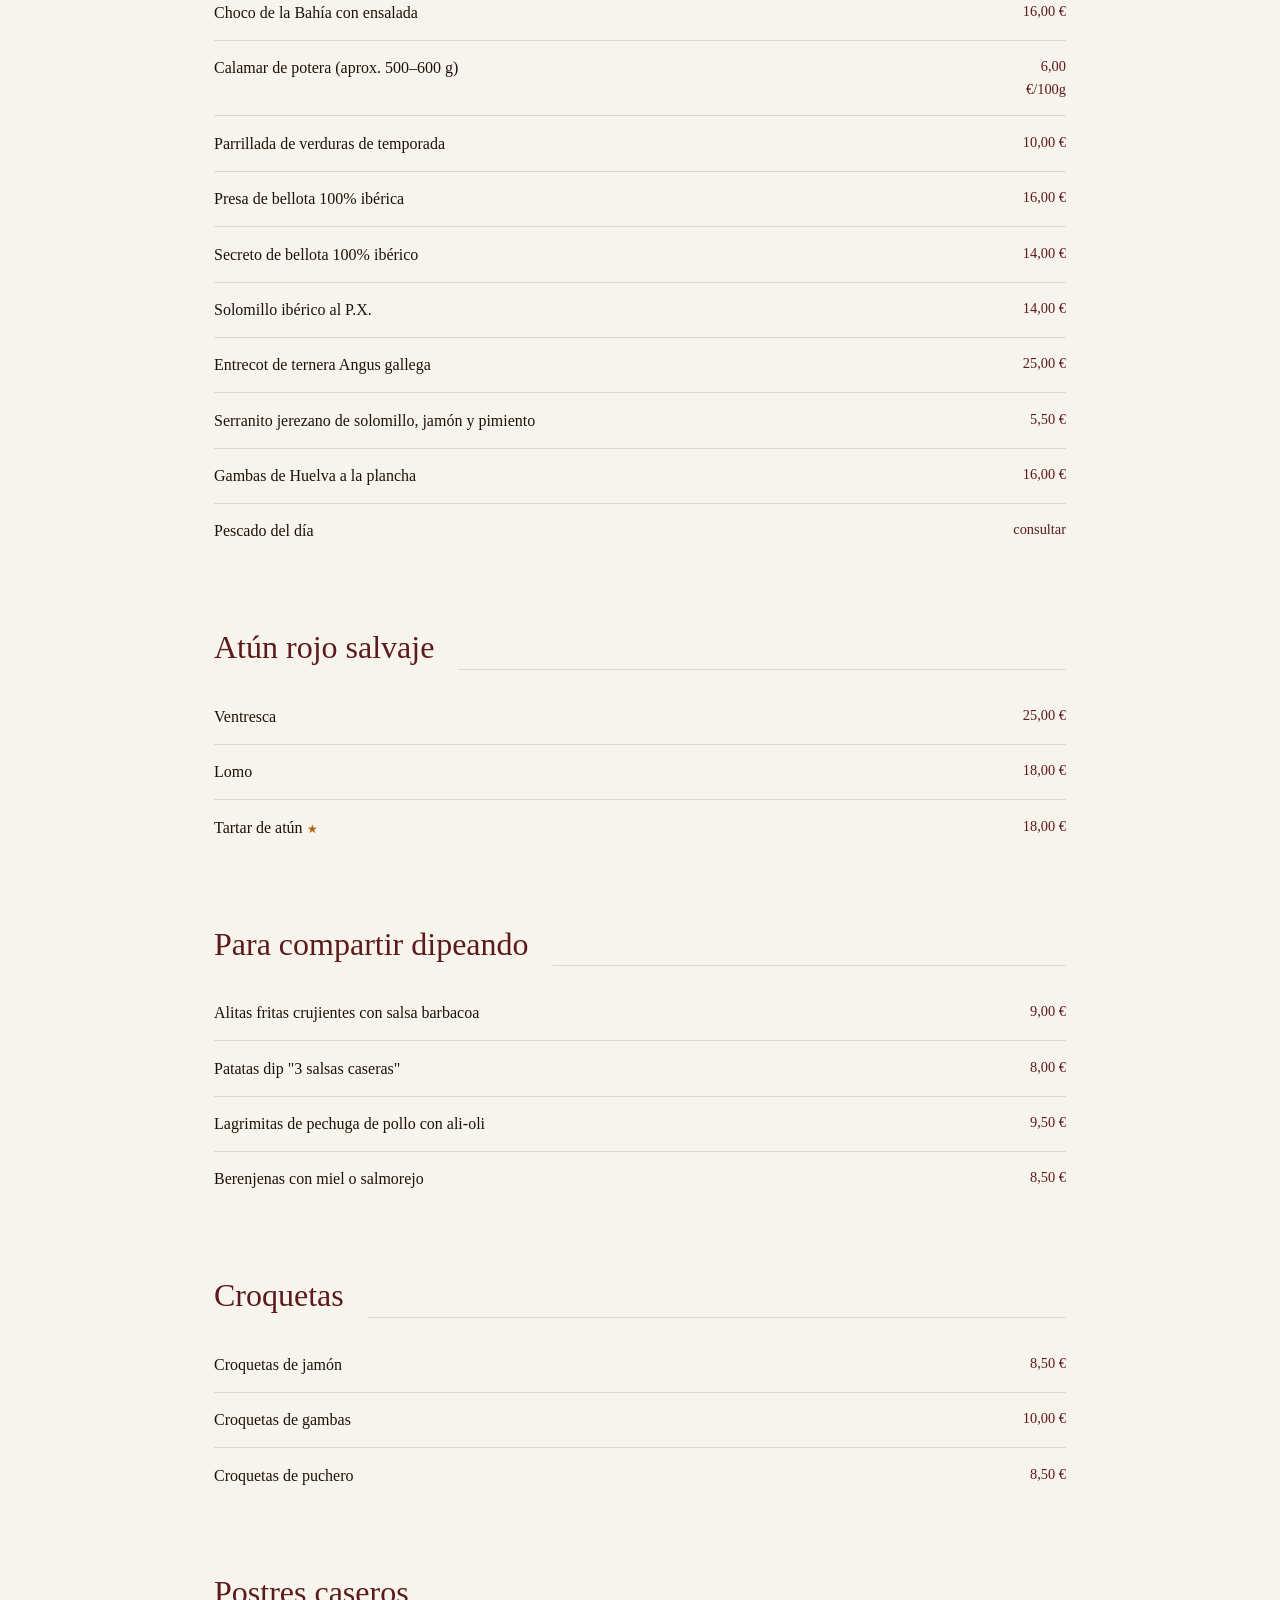
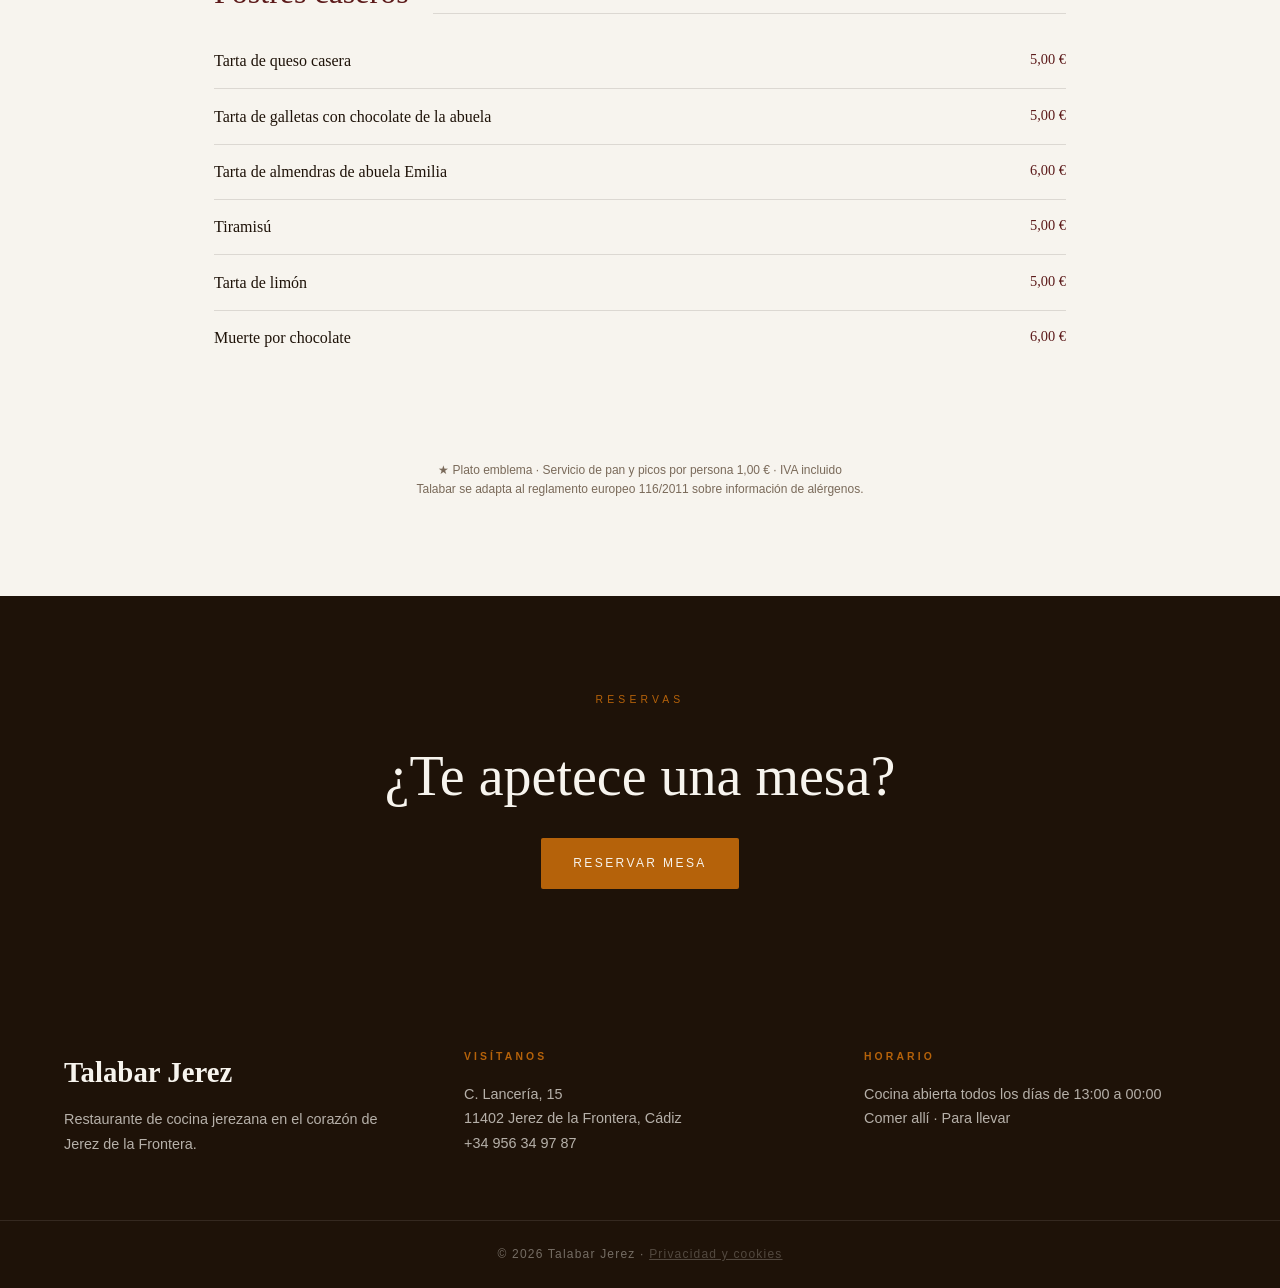
==== commit 9d5cc2b2: "Add files via upload" ====
--- a/carta.html
+++ b/carta.html
@@ -36,10 +36,6 @@
   <meta name="twitter:title" content="Carta de Talabar Jerez — Cocina jerezana, guisos y vinos de Jerez">
   <meta name="twitter:description" content="La carta de Talabar: berza jerezana, carrillada al oloroso, pescaíto frito de la Bahía, atún rojo y vinos de Jerez. Cocina jerezana de producto en el centro de Jerez de la Frontera.">
   <meta name="twitter:image" content="https://www.talabarjerez.com/assets/dish-berza.webp">
-  <link rel="preconnect" href="https://fonts.googleapis.com">
-  <link rel="preconnect" href="https://fonts.gstatic.com" crossorigin>
-  <link rel="preload" as="style" href="https://fonts.googleapis.com/css2?family=Playfair+Display:ital,wght@0,400;0,600;1,400&family=Inter:wght@300;400;500&display=swap" onload="this.onload=null;this.rel='stylesheet'">
-  <noscript><link rel="stylesheet" href="https://fonts.googleapis.com/css2?family=Playfair+Display:ital,wght@0,400;0,600;1,400&family=Inter:wght@300;400;500&display=swap"></noscript>
   <link rel="stylesheet" href="style.css">
   <style>
     .carta-video {
